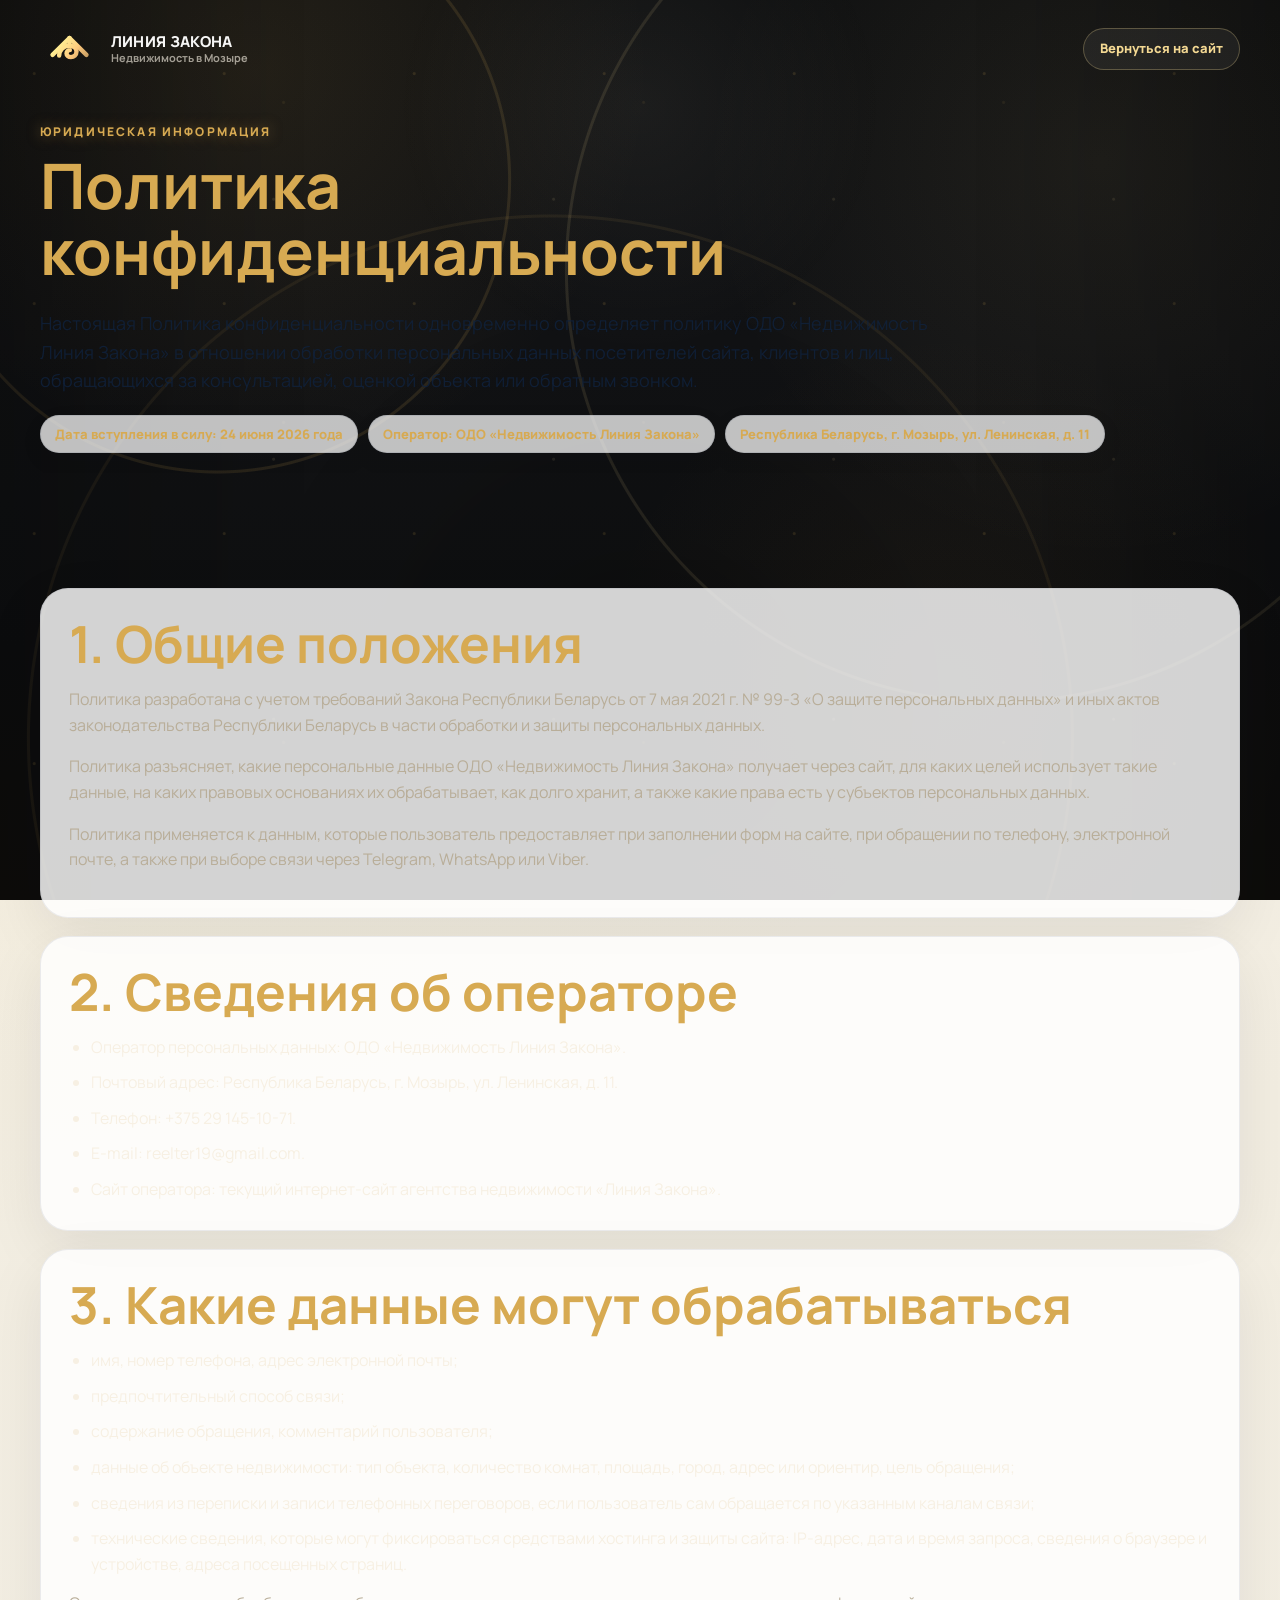
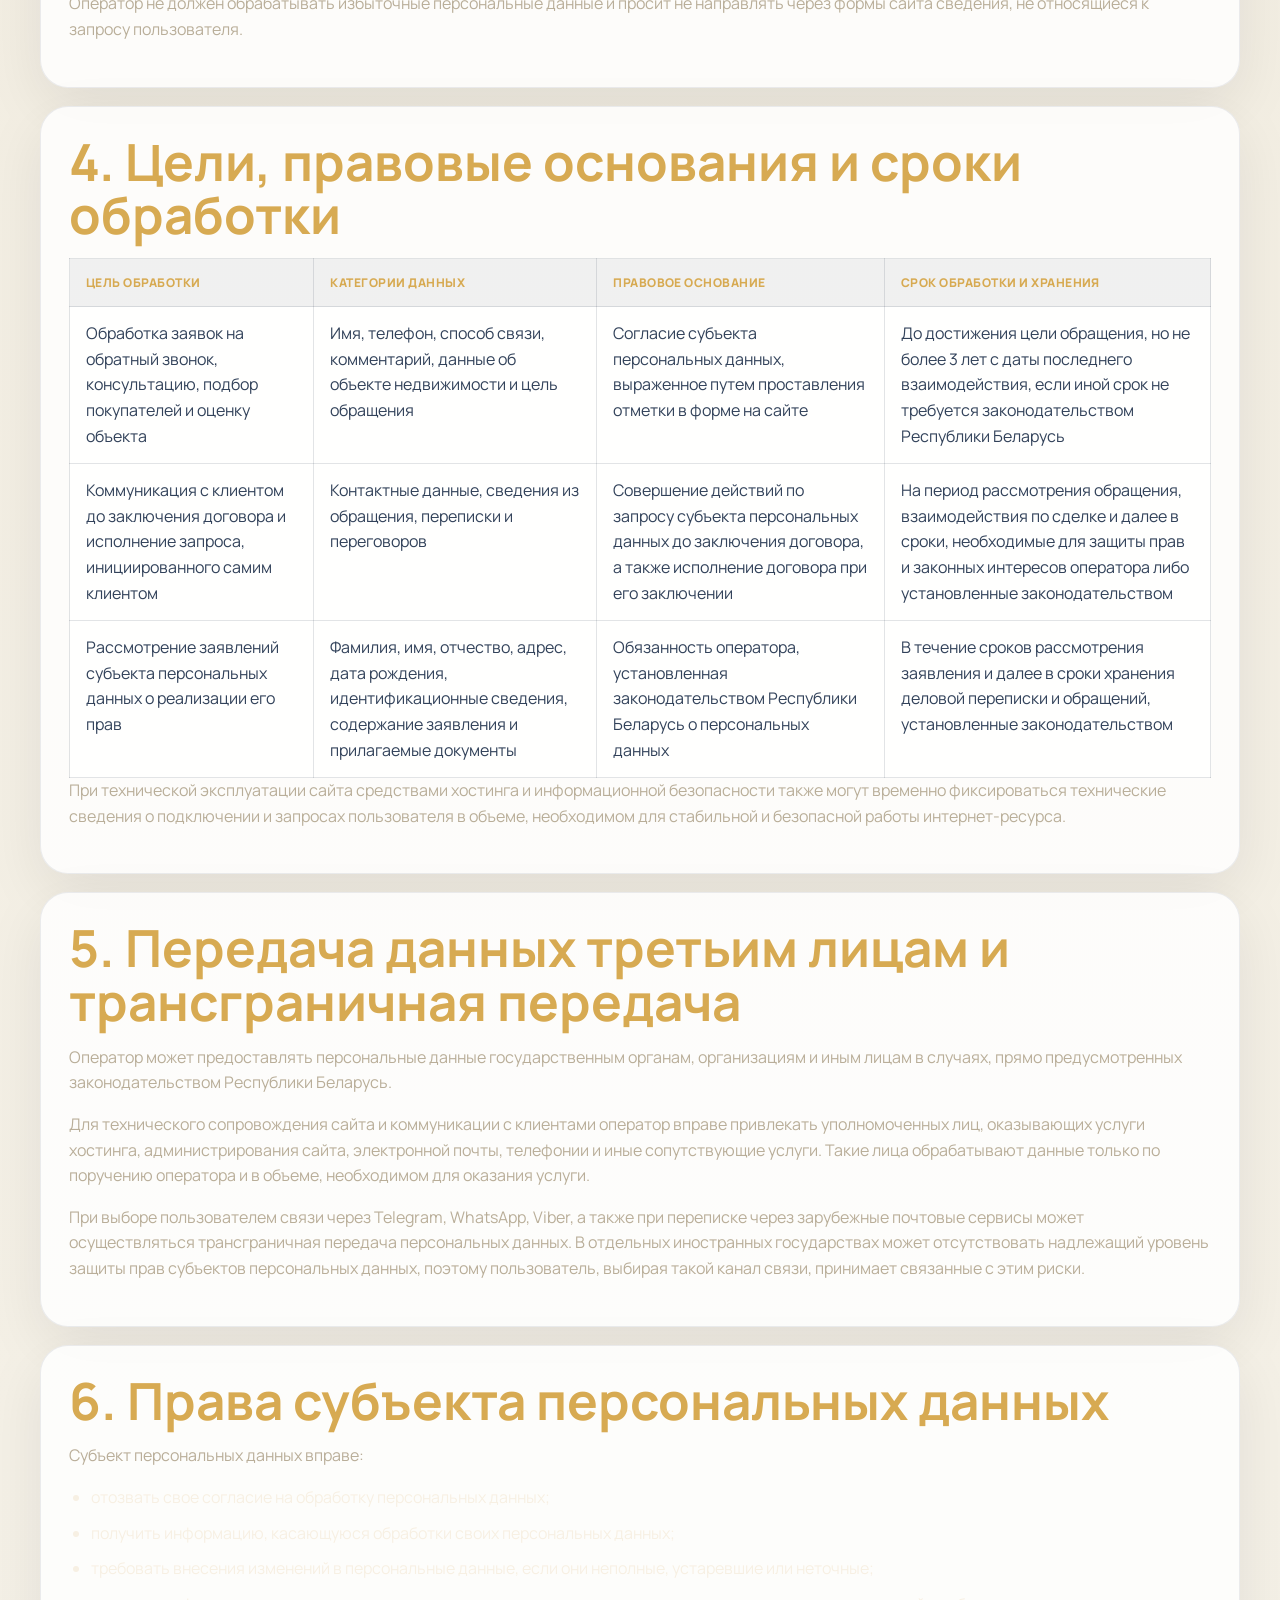
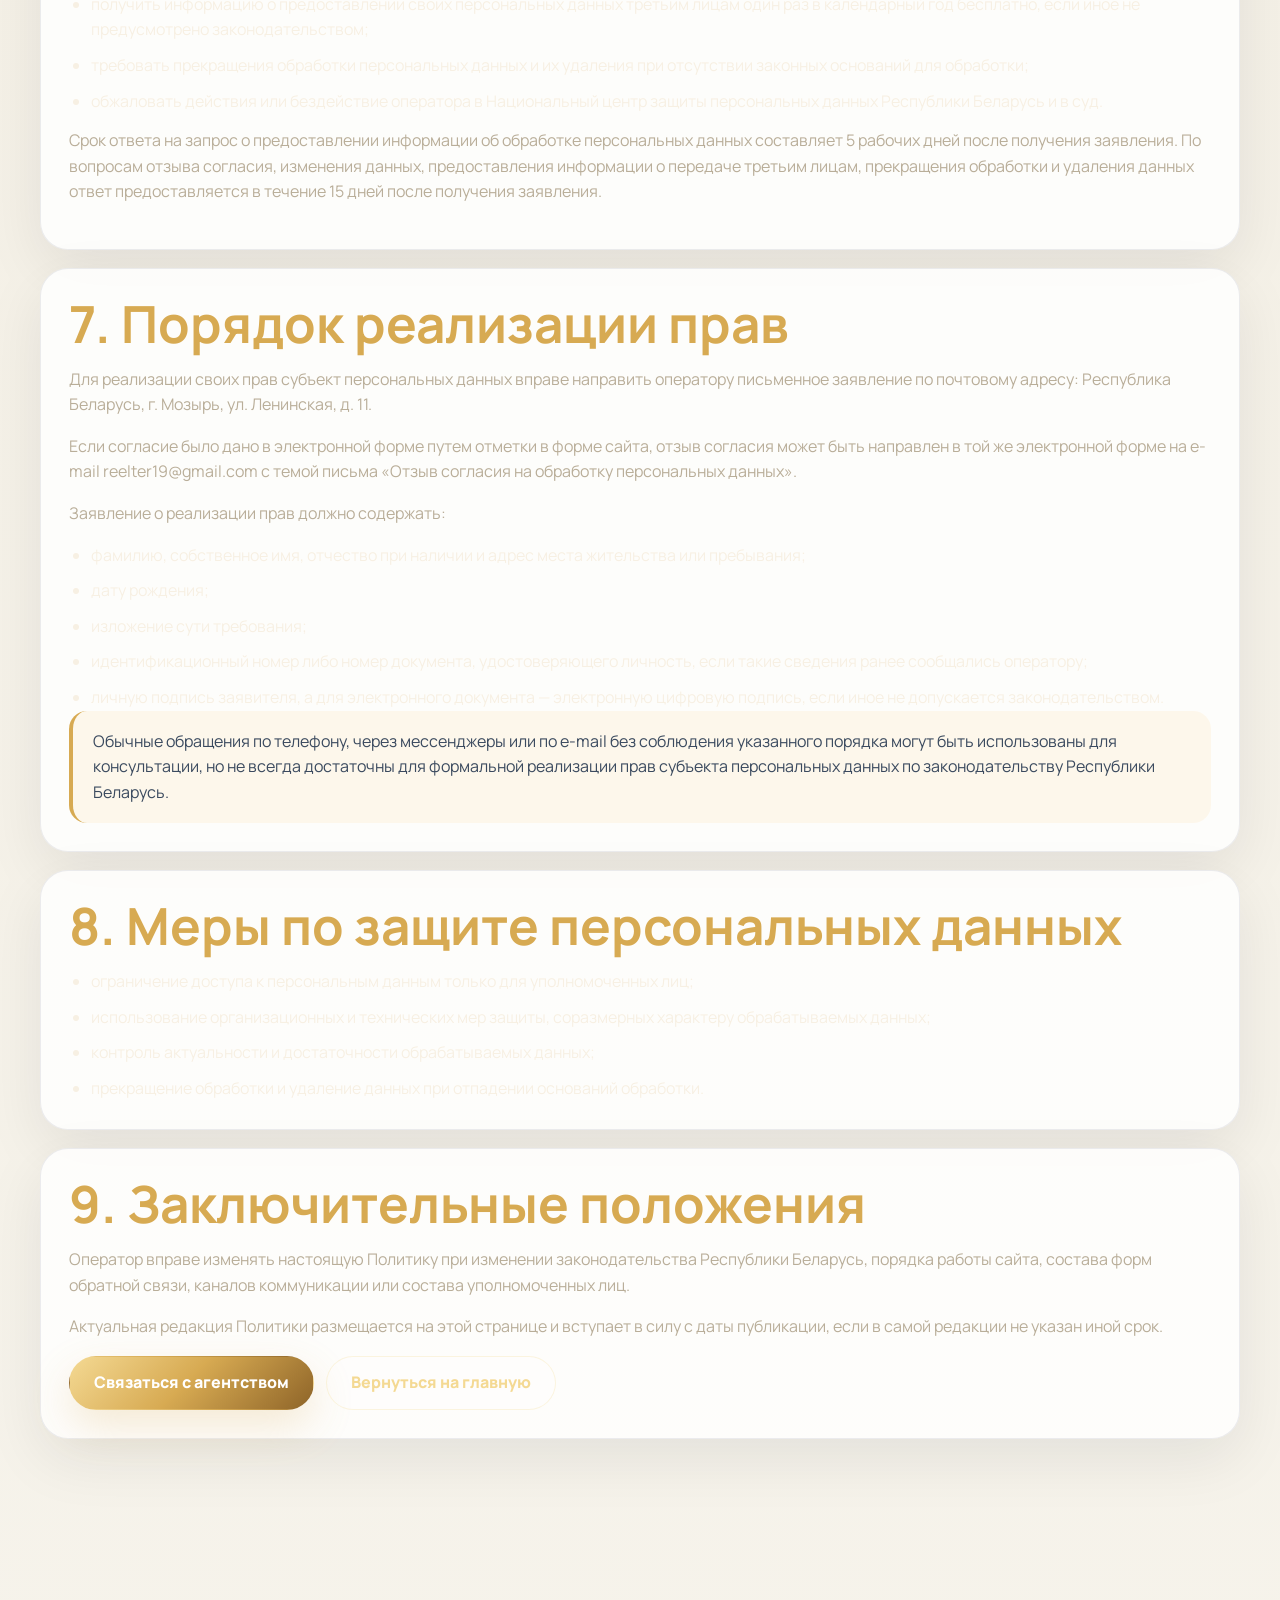
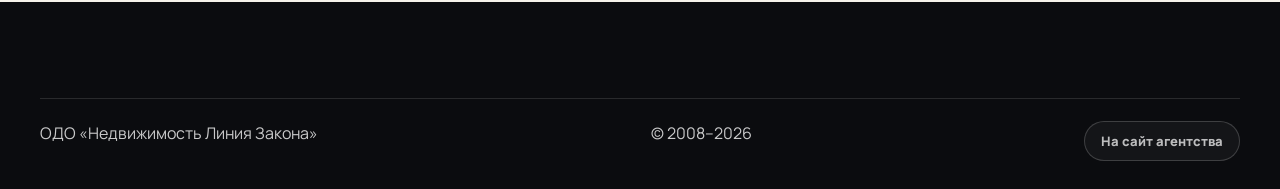
==== privacy.html @ 91ab55f5 "Add privacy policy and mobile footer fixes" ====
<!doctype html>
<html lang="ru">
  <head>
    <meta charset="UTF-8" />
    <meta name="viewport" content="width=device-width, initial-scale=1.0" />
    <title>Политика конфиденциальности — Недвижимость «Линия Закона»</title>
    <meta
      name="description"
      content="Политика конфиденциальности и обработки персональных данных ОДО «Недвижимость Линия Закона» для сайта агентства недвижимости."
    />
    <link rel="preconnect" href="https://fonts.googleapis.com" />
    <link rel="preconnect" href="https://fonts.gstatic.com" crossorigin />
    <link
      href="https://fonts.googleapis.com/css2?family=Manrope:wght@400;500;600;700;800&amp;display=swap"
      rel="stylesheet"
    />
    <link rel="stylesheet" href="styles.css?v=20260624-7" />
  </head>
  <body class="policy-page">
    <header class="policy-topbar">
      <div class="container policy-topbar-inner">
        <a class="brand" href="index.html#top" aria-label="Вернуться на сайт Недвижимость Линия Закона">
          <img class="brand-logo" src="assets/logo-minimal.svg" alt="Логотип агентства Линия Закона" />
          <span class="brand-copy">
            <strong>Линия Закона</strong>
            <small>Недвижимость в Мозыре</small>
          </span>
        </a>
        <a class="btn btn-ghost btn-small" href="index.html#top">Вернуться на сайт</a>
      </div>
    </header>

    <main class="policy-main">
      <section class="section policy-hero">
        <div class="container">
          <p class="eyebrow">Юридическая информация</p>
          <h1>Политика конфиденциальности</h1>
          <p class="policy-lead">
            Настоящая Политика конфиденциальности одновременно определяет политику ОДО «Недвижимость Линия Закона» в отношении обработки персональных данных посетителей сайта, клиентов и лиц, обращающихся за консультацией, оценкой объекта или обратным звонком.
          </p>
          <div class="policy-meta">
            <span>Дата вступления в силу: 24 июня 2026 года</span>
            <span>Оператор: ОДО «Недвижимость Линия Закона»</span>
            <span>Республика Беларусь, г. Мозырь, ул. Ленинская, д. 11</span>
          </div>
        </div>
      </section>

      <section class="section">
        <div class="container policy-grid">
          <article class="policy-card">
            <h2>1. Общие положения</h2>
            <p>
              Политика разработана с учетом требований Закона Республики Беларусь от 7 мая 2021 г. № 99-З «О защите персональных данных» и иных актов законодательства Республики Беларусь в части обработки и защиты персональных данных.
            </p>
            <p>
              Политика разъясняет, какие персональные данные ОДО «Недвижимость Линия Закона» получает через сайт, для каких целей использует такие данные, на каких правовых основаниях их обрабатывает, как долго хранит, а также какие права есть у субъектов персональных данных.
            </p>
            <p>
              Политика применяется к данным, которые пользователь предоставляет при заполнении форм на сайте, при обращении по телефону, электронной почте, а также при выборе связи через Telegram, WhatsApp или Viber.
            </p>
          </article>

          <article class="policy-card">
            <h2>2. Сведения об операторе</h2>
            <ul class="policy-list">
              <li>Оператор персональных данных: ОДО «Недвижимость Линия Закона».</li>
              <li>Почтовый адрес: Республика Беларусь, г. Мозырь, ул. Ленинская, д. 11.</li>
              <li>Телефон: <a href="tel:+375291451071">+375 29 145-10-71</a>.</li>
              <li>E-mail: <a href="mailto:reelter19@gmail.com">reelter19@gmail.com</a>.</li>
              <li>Сайт оператора: текущий интернет-сайт агентства недвижимости «Линия Закона».</li>
            </ul>
          </article>

          <article class="policy-card">
            <h2>3. Какие данные могут обрабатываться</h2>
            <ul class="policy-list">
              <li>имя, номер телефона, адрес электронной почты;</li>
              <li>предпочтительный способ связи;</li>
              <li>содержание обращения, комментарий пользователя;</li>
              <li>данные об объекте недвижимости: тип объекта, количество комнат, площадь, город, адрес или ориентир, цель обращения;</li>
              <li>сведения из переписки и записи телефонных переговоров, если пользователь сам обращается по указанным каналам связи;</li>
              <li>технические сведения, которые могут фиксироваться средствами хостинга и защиты сайта: IP-адрес, дата и время запроса, сведения о браузере и устройстве, адреса посещенных страниц.</li>
            </ul>
            <p>
              Оператор не должен обрабатывать избыточные персональные данные и просит не направлять через формы сайта сведения, не относящиеся к запросу пользователя.
            </p>
          </article>

          <article class="policy-card">
            <h2>4. Цели, правовые основания и сроки обработки</h2>
            <div class="policy-table-wrap">
              <table class="policy-table">
                <thead>
                  <tr>
                    <th>Цель обработки</th>
                    <th>Категории данных</th>
                    <th>Правовое основание</th>
                    <th>Срок обработки и хранения</th>
                  </tr>
                </thead>
                <tbody>
                  <tr>
                    <td>Обработка заявок на обратный звонок, консультацию, подбор покупателей и оценку объекта</td>
                    <td>Имя, телефон, способ связи, комментарий, данные об объекте недвижимости и цель обращения</td>
                    <td>Согласие субъекта персональных данных, выраженное путем проставления отметки в форме на сайте</td>
                    <td>До достижения цели обращения, но не более 3 лет с даты последнего взаимодействия, если иной срок не требуется законодательством Республики Беларусь</td>
                  </tr>
                  <tr>
                    <td>Коммуникация с клиентом до заключения договора и исполнение запроса, инициированного самим клиентом</td>
                    <td>Контактные данные, сведения из обращения, переписки и переговоров</td>
                    <td>Совершение действий по запросу субъекта персональных данных до заключения договора, а также исполнение договора при его заключении</td>
                    <td>На период рассмотрения обращения, взаимодействия по сделке и далее в сроки, необходимые для защиты прав и законных интересов оператора либо установленные законодательством</td>
                  </tr>
                  <tr>
                    <td>Рассмотрение заявлений субъекта персональных данных о реализации его прав</td>
                    <td>Фамилия, имя, отчество, адрес, дата рождения, идентификационные сведения, содержание заявления и прилагаемые документы</td>
                    <td>Обязанность оператора, установленная законодательством Республики Беларусь о персональных данных</td>
                    <td>В течение сроков рассмотрения заявления и далее в сроки хранения деловой переписки и обращений, установленные законодательством</td>
                  </tr>
                </tbody>
              </table>
            </div>
            <p>
              При технической эксплуатации сайта средствами хостинга и информационной безопасности также могут временно фиксироваться технические сведения о подключении и запросах пользователя в объеме, необходимом для стабильной и безопасной работы интернет-ресурса.
            </p>
          </article>

          <article class="policy-card">
            <h2>5. Передача данных третьим лицам и трансграничная передача</h2>
            <p>
              Оператор может предоставлять персональные данные государственным органам, организациям и иным лицам в случаях, прямо предусмотренных законодательством Республики Беларусь.
            </p>
            <p>
              Для технического сопровождения сайта и коммуникации с клиентами оператор вправе привлекать уполномоченных лиц, оказывающих услуги хостинга, администрирования сайта, электронной почты, телефонии и иные сопутствующие услуги. Такие лица обрабатывают данные только по поручению оператора и в объеме, необходимом для оказания услуги.
            </p>
            <p>
              При выборе пользователем связи через Telegram, WhatsApp, Viber, а также при переписке через зарубежные почтовые сервисы может осуществляться трансграничная передача персональных данных. В отдельных иностранных государствах может отсутствовать надлежащий уровень защиты прав субъектов персональных данных, поэтому пользователь, выбирая такой канал связи, принимает связанные с этим риски.
            </p>
          </article>

          <article class="policy-card">
            <h2>6. Права субъекта персональных данных</h2>
            <p>Субъект персональных данных вправе:</p>
            <ul class="policy-list">
              <li>отозвать свое согласие на обработку персональных данных;</li>
              <li>получить информацию, касающуюся обработки своих персональных данных;</li>
              <li>требовать внесения изменений в персональные данные, если они неполные, устаревшие или неточные;</li>
              <li>получить информацию о предоставлении своих персональных данных третьим лицам один раз в календарный год бесплатно, если иное не предусмотрено законодательством;</li>
              <li>требовать прекращения обработки персональных данных и их удаления при отсутствии законных оснований для обработки;</li>
              <li>обжаловать действия или бездействие оператора в Национальный центр защиты персональных данных Республики Беларусь и в суд.</li>
            </ul>
            <p>
              Срок ответа на запрос о предоставлении информации об обработке персональных данных составляет 5 рабочих дней после получения заявления. По вопросам отзыва согласия, изменения данных, предоставления информации о передаче третьим лицам, прекращения обработки и удаления данных ответ предоставляется в течение 15 дней после получения заявления.
            </p>
          </article>

          <article class="policy-card">
            <h2>7. Порядок реализации прав</h2>
            <p>
              Для реализации своих прав субъект персональных данных вправе направить оператору письменное заявление по почтовому адресу: Республика Беларусь, г. Мозырь, ул. Ленинская, д. 11.
            </p>
            <p>
              Если согласие было дано в электронной форме путем отметки в форме сайта, отзыв согласия может быть направлен в той же электронной форме на e-mail <a href="mailto:reelter19@gmail.com">reelter19@gmail.com</a> с темой письма «Отзыв согласия на обработку персональных данных».
            </p>
            <p>Заявление о реализации прав должно содержать:</p>
            <ul class="policy-list">
              <li>фамилию, собственное имя, отчество при наличии и адрес места жительства или пребывания;</li>
              <li>дату рождения;</li>
              <li>изложение сути требования;</li>
              <li>идентификационный номер либо номер документа, удостоверяющего личность, если такие сведения ранее сообщались оператору;</li>
              <li>личную подпись заявителя, а для электронного документа — электронную цифровую подпись, если иное не допускается законодательством.</li>
            </ul>
            <div class="policy-note">
              Обычные обращения по телефону, через мессенджеры или по e-mail без соблюдения указанного порядка могут быть использованы для консультации, но не всегда достаточны для формальной реализации прав субъекта персональных данных по законодательству Республики Беларусь.
            </div>
          </article>

          <article class="policy-card">
            <h2>8. Меры по защите персональных данных</h2>
            <ul class="policy-list">
              <li>ограничение доступа к персональным данным только для уполномоченных лиц;</li>
              <li>использование организационных и технических мер защиты, соразмерных характеру обрабатываемых данных;</li>
              <li>контроль актуальности и достаточности обрабатываемых данных;</li>
              <li>прекращение обработки и удаление данных при отпадении оснований обработки.</li>
            </ul>
          </article>

          <article class="policy-card">
            <h2>9. Заключительные положения</h2>
            <p>
              Оператор вправе изменять настоящую Политику при изменении законодательства Республики Беларусь, порядка работы сайта, состава форм обратной связи, каналов коммуникации или состава уполномоченных лиц.
            </p>
            <p>
              Актуальная редакция Политики размещается на этой странице и вступает в силу с даты публикации, если в самой редакции не указан иной срок.
            </p>
            <div class="policy-actions">
              <a class="btn btn-primary" href="index.html#contacts">Связаться с агентством</a>
              <a class="btn btn-light" href="index.html#top">Вернуться на главную</a>
            </div>
          </article>
        </div>
      </section>
    </main>

    <footer class="footer policy-footer">
      <div class="container footer-bottom">
        <span>ОДО «Недвижимость Линия Закона»</span>
        <span>© 2008–2026</span>
        <div class="footer-legal-links">
          <a class="footer-policy-link" href="index.html#top">На сайт агентства</a>
        </div>
      </div>
    </footer>
  </body>
</html>
---- styles.css ----
:root {
  --bg: #0d0e10;
  --surface: #17191d;
  --surface-soft: #242018;
  --ink: #f7f0e3;
  --muted: #b9ae99;
  --line: rgba(218, 172, 89, 0.2);
  --navy: #d7aa52;
  --navy-2: #0b0c0f;
  --graphite: #111216;
  --gold: #d7aa52;
  --gold-2: #f4d993;
  --orange: #a97832;
  --rose: #7b5a2b;
  --success: #1d7b63;
  --danger: #b42318;
  --shadow: 0 24px 80px rgba(17, 24, 39, 0.14);
  --shadow-soft: 0 14px 44px rgba(17, 24, 39, 0.09);
  --radius: 8px;
  --radius-sm: 8px;
  --container: 1200px;
}

* {
  box-sizing: border-box;
}

html {
  overflow-x: hidden;
  scroll-behavior: smooth;
}

[id] {
  scroll-margin-top: 112px;
}

#valuation {
  scroll-margin-top: 0;
}

#process {
  scroll-margin-top: 0;
}

body {
  position: relative;
  isolation: isolate;
  min-width: 320px;
  margin: 0;
  overflow-x: hidden;
  color: var(--ink);
  background: #0f1011;
  font-family: "Manrope", Arial, sans-serif;
  font-size: 16px;
  line-height: 1.6;
}

body::before {
  position: fixed;
  inset: 0;
  z-index: -2;
  background:
    radial-gradient(circle at 18% 32%, rgba(215, 170, 82, 0.14) 0 1px, transparent 2px),
    radial-gradient(circle at 72% 62%, rgba(244, 217, 147, 0.1) 0 1px, transparent 2px),
    radial-gradient(circle at 46% 12%, rgba(215, 170, 82, 0.08) 0 1px, transparent 2px),
    radial-gradient(circle at 17% 20%, transparent 0 290px, rgba(215, 170, 82, 0.13) 291px 293px, transparent 294px),
    radial-gradient(circle at 78% 30%, transparent 0 430px, rgba(244, 217, 147, 0.11) 431px 433px, transparent 434px),
    radial-gradient(circle at 43% 82%, transparent 0 520px, rgba(215, 170, 82, 0.08) 521px 523px, transparent 524px),
    radial-gradient(circle at 20% 8%, rgba(215, 170, 82, 0.1), transparent 30%),
    radial-gradient(circle at 86% 18%, rgba(244, 217, 147, 0.07), transparent 30%),
    radial-gradient(circle at 74% 76%, rgba(167, 120, 50, 0.07), transparent 30%),
    linear-gradient(180deg, #0f1011 0%, #111214 38%, #0f1011 72%, #11100d 100%);
  background-size:
    190px 230px,
    280px 260px,
    360px 320px,
    100% 100%,
    100% 100%,
    100% 100%,
    100% 100%,
    100% 100%,
    100% 100%,
    100% 100%;
  background-position:
    0 0,
    72px 38px,
    118px 64px,
    0 0,
    0 0,
    0 0,
    0 0,
    0 0,
    0 0,
    0 0;
  content: "";
  pointer-events: none;
}

body::after {
  position: fixed;
  inset: 0;
  z-index: -1;
  background:
    linear-gradient(90deg, rgba(0, 0, 0, 0.22), transparent 24%, transparent 76%, rgba(0, 0, 0, 0.2)),
    radial-gradient(circle at 50% 12%, rgba(255, 244, 219, 0.055), transparent 24%),
    radial-gradient(circle at 50% 78%, rgba(0, 0, 0, 0.18), transparent 42%);
  content: "";
  pointer-events: none;
}

body.modal-open {
  overflow: hidden;
}

a {
  color: inherit;
  text-decoration: none;
}

button,
input,
select,
textarea {
  font: inherit;
}

button {
  border: 0;
}

img,
svg {
  max-width: 100%;
}

h1,
h2,
h3,
p,
summary {
  overflow-wrap: break-word;
}

.container {
  width: min(var(--container), calc(100% - 40px));
  margin-inline: auto;
}

.section {
  position: relative;
  padding: clamp(74px, 9vw, 126px) 0;
}

.eyebrow,
.mini-label {
  margin: 0 0 12px;
  color: var(--gold);
  font-size: 12px;
  font-weight: 800;
  letter-spacing: 0.12em;
  text-transform: uppercase;
}

h1,
h2,
h3,
p {
  margin-top: 0;
}

h1,
h2,
h3 {
  color: #fff;
  line-height: 1.05;
  letter-spacing: 0;
}

h1 {
  max-width: 760px;
  margin-bottom: 24px;
  font-size: clamp(42px, 4.9vw, 64px);
}

h2 {
  margin-bottom: 18px;
  font-size: clamp(32px, 4vw, 54px);
}

h3 {
  margin-bottom: 12px;
  font-size: 22px;
}

p {
  color: var(--muted);
}

.section-head {
  max-width: 760px;
  margin: 0 auto 42px;
  text-align: center;
}

.section-head.align-left {
  margin-inline: 0;
  text-align: left;
}

.btn {
  display: inline-flex;
  align-items: center;
  justify-content: center;
  min-height: 54px;
  padding: 0 24px;
  border: 1px solid transparent;
  border-radius: 999px;
  cursor: pointer;
  font-weight: 800;
  line-height: 1.2;
  text-align: center;
  transition: transform 180ms ease, box-shadow 180ms ease, background 180ms ease, border-color 180ms ease, color 180ms ease;
}

.btn:hover {
  transform: translateY(-2px);
  box-shadow: var(--shadow-soft);
}

.btn-primary {
  color: #fff;
  background: linear-gradient(135deg, #f4d993, var(--gold) 48%, #8e6428);
  box-shadow: 0 16px 42px rgba(215, 170, 82, 0.24);
}

.btn-primary:hover {
  background: linear-gradient(135deg, #ffe3a0, #d2a14c 48%, #765222);
}

.btn-light {
  color: var(--navy);
  background: #fff;
  border-color: rgba(16, 35, 63, 0.12);
}

.hero .btn-light {
  color: #fff;
  background: rgba(255, 255, 255, 0.14);
  border-color: rgba(255, 255, 255, 0.28);
  backdrop-filter: blur(14px);
}

.btn-ghost {
  color: var(--navy);
  background: rgba(255, 255, 255, 0.55);
  border-color: rgba(16, 35, 63, 0.14);
}

.btn-small {
  min-height: 42px;
  padding: 0 16px;
  font-size: 13px;
}

.text-link {
  display: inline-flex;
  align-items: center;
  width: fit-content;
  padding: 0;
  color: var(--navy);
  background: transparent;
  cursor: pointer;
  font-weight: 800;
}

.text-link::after {
  margin-left: 8px;
  color: var(--gold);
  content: "→";
}

.site-header {
  position: fixed;
  top: 14px;
  left: 50%;
  z-index: 40;
  display: grid;
  grid-template-columns: minmax(0, 1fr) auto;
  align-items: center;
  gap: 22px;
  width: min(1280px, calc(100% - 28px));
  min-height: 68px;
  margin: 0;
  padding: 10px 14px;
  border: 1px solid rgba(244, 217, 147, 0.28);
  border-radius: 24px;
  background: rgba(17, 18, 22, 0.76);
  box-shadow: 0 18px 48px rgba(0, 0, 0, 0.3);
  backdrop-filter: blur(22px);
  transform: translateX(-50%);
  transition: min-height 180ms ease, background 180ms ease, box-shadow 180ms ease;
}

.site-header.scrolled {
  min-height: 62px;
  background: rgba(13, 14, 16, 0.9);
  box-shadow: 0 18px 54px rgba(0, 0, 0, 0.36);
}

body:has(#valuation:target) .site-header {
  opacity: 0;
  pointer-events: none;
  transform: translate(-50%, -120%);
}

body:has(#process:target) .site-header {
  opacity: 0;
  pointer-events: none;
  transform: translate(-50%, -120%);
}

.brand {
  display: inline-flex;
  align-items: center;
  gap: 12px;
  min-width: 0;
  font-weight: 900;
}

.brand-logo {
  display: block;
  width: auto;
  height: 54px;
  max-height: 54px;
  filter: sepia(1) saturate(1.8) hue-rotate(356deg) brightness(1.05);
}

.nav {
  display: flex;
  align-items: center;
  justify-content: flex-start;
  gap: clamp(12px, 1.45vw, 23px);
  color: rgba(247, 240, 227, 0.74);
  font-size: 13px;
  font-weight: 800;
  white-space: nowrap;
}

.nav a,
.phone-link {
  transition: color 160ms ease;
}

.nav a:hover,
.phone-link:hover {
  color: var(--gold);
}

.header-actions {
  display: flex;
  align-items: center;
  justify-content: flex-end;
  gap: 8px;
  white-space: nowrap;
}

.phone-link {
  color: var(--gold-2);
  font-size: 14px;
  font-weight: 900;
}

.menu-toggle {
  display: none;
}

.hero {
  margin-top: 0;
  padding-top: 150px;
  padding-bottom: clamp(70px, 8vw, 104px);
  overflow: hidden;
  color: #fff;
  background:
    linear-gradient(90deg, rgba(8, 8, 7, 0.9) 0%, rgba(12, 10, 8, 0.72) 44%, rgba(13, 11, 8, 0.36) 100%),
    linear-gradient(180deg, rgba(9, 9, 8, 0.62), rgba(9, 9, 8, 0.6)),
    url("assets/photos/hero-apartment.jpg") center / cover no-repeat;
}

.hero::before {
  position: absolute;
  inset: 0;
  z-index: 0;
  background:
    linear-gradient(180deg, rgba(255, 255, 255, 0.04), transparent 52%),
    radial-gradient(circle at 18% 26%, rgba(215, 170, 82, 0.2), transparent 32%);
  content: "";
}

.hero::after {
  position: absolute;
  left: 0;
  right: 0;
  bottom: -1px;
  z-index: 0;
  height: clamp(260px, 22vw, 380px);
  background:
    linear-gradient(
      180deg,
      rgba(15, 16, 17, 0) 0%,
      rgba(15, 16, 17, 0.48) 38%,
      rgba(15, 16, 17, 0.88) 72%,
      #0f1011 100%
    );
  content: "";
}

.hero-grid {
  position: relative;
  z-index: 1;
  display: grid;
  grid-template-columns: minmax(0, 0.98fr) minmax(390px, 0.82fr);
  align-items: center;
  gap: clamp(36px, 5vw, 72px);
}

.hero h1,
.hero .hero-lead {
  color: #fff;
  text-shadow: 0 16px 42px rgba(0, 0, 0, 0.36);
}

.hero .eyebrow {
  color: var(--gold-2);
}

.hero-lead {
  max-width: 690px;
  margin-bottom: 28px;
  color: rgba(255, 255, 255, 0.84);
  font-size: clamp(18px, 2vw, 22px);
}

.badge-row {
  display: flex;
  flex-wrap: wrap;
  gap: 10px;
  margin-bottom: 32px;
}

.badge-row span,
.pill-grid span {
  display: inline-flex;
  align-items: center;
  min-height: 38px;
  padding: 0 14px;
  border: 1px solid rgba(16, 35, 63, 0.1);
  border-radius: 999px;
  color: var(--navy);
  background: rgba(255, 255, 255, 0.72);
  box-shadow: 0 8px 22px rgba(17, 24, 39, 0.05);
  font-size: 13px;
  font-weight: 800;
}

.hero .badge-row span {
  color: #fff;
  background: rgba(215, 170, 82, 0.12);
  border-color: rgba(244, 217, 147, 0.3);
  box-shadow: 0 12px 36px rgba(0, 0, 0, 0.16);
  backdrop-filter: blur(14px);
}

.hero-cta-row {
  display: flex;
  flex-wrap: wrap;
  gap: 12px;
}

.hero-panel {
  display: grid;
  gap: 18px;
}

.hero-copy,
.hero-panel,
.experience-photo,
.experience-copy,
.quiz-copy,
.quiz-card,
.marketing-grid > *,
.legal-grid > *,
.form-section-grid > *,
.contacts-grid > *,
.faq-grid > * {
  min-width: 0;
}

.lead-card,
.object-card,
.service-card,
.benefit-card,
.quiz-card,
.timeline-card,
.dashboard-card,
.case-card,
.review-card,
.media-card,
.docs-grid article,
.form-card,
.contact-panel,
.map-card,
.faq-list details,
.legal-timeline article {
  border: 1px solid rgba(244, 217, 147, 0.16);
  border-radius: var(--radius);
  background: rgba(23, 25, 29, 0.88);
  box-shadow: var(--shadow-soft);
}

.lead-card {
  padding: 24px;
}

.hero .lead-card {
  background: rgba(21, 20, 18, 0.88);
  border-color: rgba(244, 217, 147, 0.26);
  box-shadow: 0 28px 90px rgba(0, 0, 0, 0.24);
  backdrop-filter: blur(18px);
}

.lead-card h2 {
  margin-bottom: 20px;
  font-size: 28px;
}

label {
  display: grid;
  gap: 8px;
  color: #efe5d0;
  font-size: 14px;
  font-weight: 800;
}

input,
select,
textarea {
  width: 100%;
  min-height: 54px;
  padding: 0 16px;
  border: 1px solid rgba(244, 217, 147, 0.22);
  border-radius: 16px;
  outline: none;
  color: var(--ink);
  background: rgba(255, 255, 255, 0.08);
  transition: border-color 160ms ease, box-shadow 160ms ease;
}

textarea {
  min-height: 126px;
  padding-block: 14px;
  resize: vertical;
}

input:focus,
select:focus,
textarea:focus {
  border-color: rgba(244, 217, 147, 0.82);
  box-shadow: 0 0 0 4px rgba(215, 170, 82, 0.16);
}

input::placeholder,
textarea::placeholder {
  color: rgba(247, 240, 227, 0.5);
}

.lead-card label + label,
.lead-card .check,
.form-card label + label,
.modal-dialog label + label {
  margin-top: 14px;
}

.check {
  display: flex;
  align-items: flex-start;
  gap: 10px;
  color: var(--muted);
  font-size: 13px;
  font-weight: 700;
}

.check input {
  flex: 0 0 18px;
  width: 18px;
  min-height: 18px;
  margin-top: 2px;
  accent-color: var(--gold);
}

.check a {
  color: var(--gold-2);
  text-decoration: underline;
  text-decoration-thickness: 1px;
  text-underline-offset: 0.16em;
}

.check a:hover {
  color: #fff;
}

.lead-card .btn,
.form-card .btn,
.modal-dialog .btn {
  width: 100%;
  margin-top: 18px;
}

.form-success,
.form-error {
  margin: 14px 0 0;
  padding: 12px 14px;
  border-radius: 14px;
  font-size: 14px;
  font-weight: 800;
}

.form-success {
  color: var(--success);
  background: rgba(36, 114, 77, 0.1);
}

.form-error {
  color: var(--danger);
  background: rgba(180, 35, 24, 0.08);
}

.object-card {
  overflow: hidden;
}

.object-visual {
  position: relative;
  aspect-ratio: 16 / 9;
  min-height: 230px;
  overflow: hidden;
  background:
    linear-gradient(135deg, rgba(215, 170, 82, 0.14), rgba(242, 162, 58, 0.18)),
    linear-gradient(135deg, #dcebf3 0 18%, #f6fbff 18% 38%, #97d9f7 38% 52%, #eaf7fd 52% 70%, #4c6d86 70% 100%);
}

.object-visual::after,
.case-photo::after,
.experience-photo::after {
  position: absolute;
  inset: 0;
  pointer-events: none;
  content: "";
}

.object-visual::after {
  background: linear-gradient(180deg, transparent 42%, rgba(7, 20, 41, 0.46));
}

.object-visual img,
.case-photo img,
.experience-photo img {
  position: absolute;
  inset: 0;
  display: block;
  width: 100%;
  height: 100%;
  object-fit: cover;
}

.object-tag {
  position: absolute;
  left: 18px;
  bottom: 18px;
  z-index: 1;
  padding: 10px 14px;
  border-radius: 999px;
  color: #fff;
  background: rgba(7, 20, 41, 0.76);
  backdrop-filter: blur(12px);
  font-size: 13px;
  font-weight: 800;
}

.object-info {
  display: grid;
  grid-template-columns: 1fr 1fr;
  gap: 1px;
  background: var(--line);
}

.object-info div {
  padding: 18px;
  background: #fff;
}

.object-info span,
.stats-grid span,
.metric span,
.contact-panel span,
.case-type,
dt {
  display: block;
  color: var(--muted);
  font-size: 12px;
  font-weight: 800;
  text-transform: uppercase;
}

.object-info strong {
  display: block;
  margin-top: 4px;
  color: var(--navy);
}

.stats-grid {
  display: grid;
  grid-template-columns: repeat(2, minmax(0, 1fr));
  gap: 12px;
}

.stats-grid div {
  min-height: 118px;
  padding: 20px;
  border-radius: 8px;
  color: #fff;
  background: linear-gradient(135deg, var(--navy), #243f64);
  box-shadow: var(--shadow-soft);
}

.hero .stats-grid div {
  border: 1px solid rgba(255, 255, 255, 0.2);
  background: rgba(7, 20, 41, 0.56);
  box-shadow: 0 18px 58px rgba(0, 0, 0, 0.24);
  backdrop-filter: blur(16px);
}

.stats-grid strong {
  display: block;
  margin-bottom: 6px;
  font-size: 27px;
  line-height: 1;
}

.stats-grid span {
  color: rgba(255, 255, 255, 0.76);
  text-transform: none;
}

.experience {
  padding-top: clamp(42px, 6vw, 86px);
  background:
    linear-gradient(180deg, rgba(255, 255, 255, 0.48), rgba(255, 247, 235, 0.58)),
    linear-gradient(90deg, rgba(242, 162, 58, 0.12), rgba(215, 170, 82, 0.08));
}

.experience-grid {
  display: grid;
  grid-template-columns: minmax(0, 0.95fr) minmax(0, 1.05fr);
  align-items: center;
  gap: clamp(28px, 5vw, 70px);
}

.experience-photo {
  position: relative;
  min-height: 520px;
  overflow: hidden;
  border-radius: 32px;
  background: #d9eaf3;
  box-shadow: 0 28px 82px rgba(17, 24, 39, 0.16);
}

.experience-photo::after {
  background:
    linear-gradient(180deg, transparent 42%, rgba(7, 20, 41, 0.62)),
    radial-gradient(circle at 20% 16%, rgba(255, 212, 138, 0.3), transparent 28%);
}

.photo-note {
  position: absolute;
  left: 24px;
  right: 24px;
  bottom: 24px;
  z-index: 1;
  padding: 20px;
  border: 1px solid rgba(255, 255, 255, 0.24);
  border-radius: 22px;
  color: #fff;
  background: rgba(7, 20, 41, 0.58);
  box-shadow: 0 18px 48px rgba(7, 20, 41, 0.22);
  backdrop-filter: blur(16px);
}

.photo-note span {
  display: block;
  margin-bottom: 6px;
  color: var(--gold-2);
  font-size: 12px;
  font-weight: 900;
  text-transform: uppercase;
}

.photo-note strong {
  display: block;
  font-size: clamp(20px, 2.5vw, 30px);
  line-height: 1.12;
}

.experience-copy > p:not(.eyebrow) {
  max-width: 660px;
  font-size: 18px;
}

.experience-points {
  display: grid;
  gap: 14px;
  margin-top: 28px;
}

.experience-points article {
  display: grid;
  grid-template-columns: 58px minmax(0, 1fr);
  gap: 18px;
  padding: 20px;
  border: 1px solid rgba(16, 35, 63, 0.08);
  border-radius: 22px;
  background: rgba(255, 255, 255, 0.78);
  box-shadow: 0 12px 34px rgba(17, 24, 39, 0.07);
}

.experience-points span {
  display: grid;
  place-items: center;
  width: 48px;
  height: 48px;
  border-radius: 16px;
  color: #fff;
  background: linear-gradient(135deg, var(--gold), var(--rose));
  font-weight: 900;
}

.experience-points h3 {
  margin-bottom: 6px;
  font-size: 21px;
}

.experience-points p {
  margin-bottom: 0;
}

.service-grid,
.benefit-grid,
.review-grid {
  display: grid;
  grid-template-columns: repeat(4, minmax(0, 1fr));
  gap: 18px;
}

.service-card {
  display: flex;
  min-height: 100%;
  padding: 24px;
  flex-direction: column;
  transition: transform 180ms ease, box-shadow 180ms ease, border-color 180ms ease;
}

.service-card:hover,
.case-card:hover,
.review-card:hover {
  transform: translateY(-4px);
  border-color: rgba(244, 217, 147, 0.36);
  box-shadow: var(--shadow);
}

.service-card-accent {
  color: #fff;
  background:
    radial-gradient(circle at 22% 0, rgba(244, 217, 147, 0.22), transparent 34%),
    linear-gradient(145deg, var(--navy), var(--navy-2));
}

.service-card-accent h3,
.service-card-accent p,
.service-card-accent li,
.service-card-accent .text-link {
  color: #fff;
}

.card-icon {
  display: grid;
  place-items: center;
  width: 48px;
  height: 48px;
  margin-bottom: 22px;
  border-radius: 16px;
  color: var(--navy);
  background: linear-gradient(135deg, #fff2db, #d7aa52);
  font-weight: 900;
}

.service-card ul {
  display: grid;
  gap: 8px;
  margin: 6px 0 24px;
  padding: 0;
  list-style: none;
}

.service-card li {
  position: relative;
  padding-left: 20px;
  color: rgba(247, 240, 227, 0.78);
}

.service-card li::before {
  position: absolute;
  left: 0;
  top: 0.67em;
  width: 7px;
  height: 7px;
  border-radius: 50%;
  background: var(--gold);
  content: "";
}

.service-card .text-link {
  margin-top: auto;
}

.benefits {
  overflow: hidden;
  padding: clamp(92px, 8vw, 132px) 0 clamp(82px, 7vw, 112px);
  background:
    linear-gradient(180deg, rgba(255, 255, 255, 0.015), transparent 18%, transparent 82%, rgba(255, 255, 255, 0.012)),
    #211f19;
}

.benefits .container {
  width: min(1776px, calc(100% - 96px));
}

.benefits .section-head {
  max-width: none;
  margin-bottom: clamp(68px, 6.5vw, 86px);
}

.benefits .eyebrow {
  margin-bottom: 26px;
  font-size: clamp(13px, 0.95vw, 18px);
  letter-spacing: 0.12em;
}

.benefits .section-head h2 {
  margin-bottom: 0;
  font-size: clamp(44px, 4.7vw, 72px);
  line-height: 1;
}

.benefit-grid {
  column-gap: clamp(24px, 1.3vw, 28px);
  row-gap: clamp(30px, 3vw, 40px);
}

.benefit-card {
  display: grid;
  grid-template-columns: clamp(56px, 3.5vw, 72px) minmax(0, 1fr);
  align-items: start;
  gap: clamp(24px, 2.1vw, 42px);
  min-height: 0;
  padding: 0 0 clamp(36px, 2.7vw, 48px);
  border: 0;
  border-bottom: 2px solid rgba(215, 170, 82, 0.28);
  border-radius: 0;
  background: transparent;
  box-shadow: none;
}

.benefit-icon {
  display: grid;
  place-items: center;
  width: clamp(56px, 3.5vw, 72px);
  height: clamp(56px, 3.5vw, 72px);
  border: 2px solid rgba(244, 217, 147, 0.38);
  border-radius: 50%;
  color: #f4d993;
  background:
    radial-gradient(circle at 35% 28%, rgba(244, 217, 147, 0.36), rgba(215, 170, 82, 0.08) 68%),
    rgba(215, 170, 82, 0.12);
  box-shadow:
    inset 0 0 24px rgba(244, 217, 147, 0.08),
    0 18px 34px rgba(0, 0, 0, 0.12);
  font-size: clamp(24px, 1.45vw, 31px);
  font-weight: 900;
  line-height: 1;
}

.benefit-card h3 {
  max-width: 320px;
  margin: 0;
  color: #fff;
  font-size: clamp(24px, 1.47vw, 30px);
  font-weight: 900;
  line-height: 1.14;
}

.quiz-layout,
.marketing-grid,
.legal-grid,
.form-section-grid,
.contacts-grid,
.faq-grid {
  display: grid;
  grid-template-columns: minmax(0, 0.82fr) minmax(0, 1.18fr);
  gap: clamp(28px, 5vw, 70px);
  align-items: start;
}

.quiz-copy,
.form-section-grid > div:first-child,
.faq-grid > div:first-child {
  position: sticky;
  top: 120px;
}

.callout {
  margin-top: 26px;
  padding: 22px;
  border-radius: var(--radius);
  color: #fff;
  background: linear-gradient(135deg, #2a2114, #6e4c20);
}

.callout strong {
  display: block;
  margin-bottom: 6px;
}

.callout span {
  color: rgba(255, 255, 255, 0.78);
}

.quiz-card,
.form-card {
  padding: clamp(22px, 4vw, 34px);
}

.quiz-top {
  display: grid;
  gap: 12px;
  margin-bottom: 28px;
}

.quiz-top > span {
  color: var(--gold);
  font-size: 13px;
  font-weight: 900;
}

.progress {
  height: 9px;
  overflow: hidden;
  border-radius: 999px;
  background: rgba(244, 217, 147, 0.14);
}

.progress span {
  display: block;
  width: 20%;
  height: 100%;
  border-radius: inherit;
  background: linear-gradient(90deg, var(--gold), var(--orange));
  transition: width 240ms ease;
}

.quiz-step {
  display: none;
}

.quiz-step.active {
  display: grid;
  gap: 18px;
}

.option-grid {
  display: grid;
  grid-template-columns: repeat(2, minmax(0, 1fr));
  gap: 12px;
}

.option-grid-compact {
  grid-template-columns: repeat(3, minmax(0, 1fr));
}

.option-grid label {
  cursor: pointer;
}

.option-grid input {
  position: absolute;
  opacity: 0;
  pointer-events: none;
}

.option-grid span {
  display: flex;
  align-items: center;
  min-height: 58px;
  padding: 0 16px;
  border: 1px solid rgba(244, 217, 147, 0.18);
  border-radius: 18px;
  color: var(--navy);
  background: rgba(255, 255, 255, 0.06);
  font-weight: 900;
  transition: border-color 160ms ease, background 160ms ease, box-shadow 160ms ease;
}

.option-grid input:checked + span {
  border-color: rgba(244, 217, 147, 0.78);
  background: rgba(215, 170, 82, 0.16);
  box-shadow: 0 0 0 4px rgba(215, 170, 82, 0.13);
}

.quiz-actions {
  display: flex;
  justify-content: space-between;
  gap: 12px;
  margin-top: 26px;
}

.quiz-actions .btn {
  min-width: 150px;
}

.timeline {
  display: grid;
  grid-template-columns: repeat(4, minmax(0, 1fr));
  gap: 16px;
}

.timeline-card {
  min-height: 250px;
  padding: 24px;
}

.timeline-card span,
.legal-timeline span {
  display: inline-flex;
  margin-bottom: 26px;
  color: var(--gold);
  font-weight: 900;
}

.timeline-card h3 {
  font-size: 20px;
}

.marketing {
  color: #fff;
  background:
    radial-gradient(circle at 22% 20%, rgba(244, 217, 147, 0.16), transparent 28%),
    linear-gradient(135deg, var(--navy-2), #322414);
}

.marketing h2,
.marketing h3 {
  color: #fff;
}

.marketing p {
  color: rgba(255, 255, 255, 0.74);
}

.feature-list {
  display: grid;
  grid-template-columns: repeat(2, minmax(0, 1fr));
  gap: 14px;
  margin-top: 30px;
}

.feature-list article {
  padding: 18px;
  border: 1px solid rgba(255, 255, 255, 0.12);
  border-radius: 18px;
  background: rgba(255, 255, 255, 0.06);
}

.feature-list h3 {
  font-size: 17px;
}

.dashboard-card {
  padding: 26px;
  color: #fff;
  background: rgba(255, 255, 255, 0.08);
  border-color: rgba(255, 255, 255, 0.13);
  backdrop-filter: blur(16px);
}

.dashboard-head {
  display: flex;
  align-items: center;
  justify-content: space-between;
  margin-bottom: 26px;
}

.dashboard-head span {
  color: rgba(255, 255, 255, 0.68);
}

.dashboard-head strong {
  padding: 8px 12px;
  border-radius: 999px;
  color: #18331f;
  background: #dff6cc;
}

.metric {
  display: flex;
  align-items: center;
  justify-content: space-between;
  gap: 16px;
  padding: 18px 0;
  border-bottom: 1px solid rgba(255, 255, 255, 0.12);
}

.metric:last-child {
  border-bottom: 0;
}

.metric span {
  color: rgba(255, 255, 255, 0.7);
}

.metric strong {
  font-size: 30px;
}

.pill-grid {
  display: flex;
  flex-wrap: wrap;
  justify-content: center;
  gap: 12px;
}

.center-action {
  display: flex;
  justify-content: center;
  margin-top: 30px;
}

.legal-grid {
  grid-template-columns: minmax(0, 0.8fr) minmax(0, 1.2fr);
  align-items: start;
}

.legal-timeline {
  display: grid;
  gap: 14px;
}

.legal-timeline article {
  position: relative;
  display: grid;
  grid-template-columns: 56px minmax(0, 1fr);
  align-items: start;
  gap: 22px;
  padding: 24px;
}

.legal-timeline span {
  display: grid;
  place-items: center;
  width: 46px;
  height: 46px;
  margin: 0;
  border-radius: 14px;
  color: #fff;
  background: linear-gradient(135deg, var(--navy), var(--gold));
  font-size: 14px;
  line-height: 1;
}

.legal-timeline article > div {
  min-width: 0;
}

.legal-timeline h3 {
  margin-bottom: 6px;
  font-size: 22px;
  overflow-wrap: normal;
}

.legal-timeline p {
  max-width: 560px;
  margin-bottom: 0;
  overflow-wrap: normal;
}

.case-grid {
  display: grid;
  grid-template-columns: repeat(2, minmax(0, 1fr));
  gap: 18px;
}

.case-card {
  overflow: hidden;
  transition: transform 180ms ease, box-shadow 180ms ease, border-color 180ms ease;
}

.case-photo {
  position: relative;
  aspect-ratio: 16 / 9;
  min-height: 190px;
  overflow: hidden;
  background:
    linear-gradient(135deg, rgba(215, 170, 82, 0.16), rgba(242, 162, 58, 0.22)),
    linear-gradient(135deg, #a7b9c8 0 18%, #eef8fc 18% 42%, #82d7f7 42% 58%, #f7fcff 58% 76%, #194966 76% 100%);
}

.case-photo::after {
  background: linear-gradient(180deg, transparent 46%, rgba(7, 20, 41, 0.22));
}

.case-card:hover .case-photo img {
  transform: scale(1.045);
}

.case-photo img {
  transition: transform 480ms ease;
}

.case-photo-overlay::after {
  background:
    linear-gradient(180deg, rgba(7, 20, 41, 0.1), rgba(7, 20, 41, 0.46)),
    linear-gradient(135deg, rgba(242, 162, 58, 0.2), transparent 48%);
}

.case-photo-alt {
  background:
    linear-gradient(135deg, rgba(215, 170, 82, 0.1), rgba(242, 162, 58, 0.22)),
    linear-gradient(135deg, #2b251b 0 22%, #6f552b 22% 48%, #fff2db 48% 70%, #d7aa52 70% 100%);
}

.case-photo-warm {
  background:
    linear-gradient(135deg, rgba(244, 217, 147, 0.18), rgba(37, 37, 37, 0.12)),
    linear-gradient(135deg, #a8c9dc 0 24%, #e9f7fd 24% 50%, #315873 50% 68%, #f4fbff 68% 100%);
}

.case-photo-dark {
  background:
    linear-gradient(135deg, rgba(37, 37, 37, 0.46), rgba(244, 217, 147, 0.16)),
    linear-gradient(135deg, #252525 0 30%, #4b3a20 30% 54%, #fff2db 54% 72%, #d7aa52 72% 100%);
}

.case-photo-green {
  background:
    linear-gradient(135deg, rgba(215, 170, 82, 0.2), rgba(244, 217, 147, 0.14)),
    linear-gradient(135deg, #2b251b 0 26%, #7a5726 26% 52%, #fff2db 52% 72%, #5a3e1b 72% 100%);
}

.case-body {
  padding: 24px;
}

.case-body h3 {
  font-size: 21px;
}

.case-body dl {
  display: grid;
  grid-template-columns: repeat(2, minmax(0, 1fr));
  gap: 10px;
  margin: 18px 0;
}

.case-body dl div {
  padding: 12px;
  border-radius: 14px;
  background: linear-gradient(135deg, rgba(244, 217, 147, 0.12), rgba(255, 244, 225, 0.06));
}

dd {
  margin: 2px 0 0;
  color: var(--navy);
  font-weight: 900;
}

.review-grid {
  grid-template-columns: repeat(3, minmax(0, 1fr));
}

.review-card {
  padding: 24px;
  transition: transform 180ms ease, box-shadow 180ms ease, border-color 180ms ease;
}

.review-top {
  display: flex;
  align-items: center;
  gap: 12px;
  margin-bottom: 14px;
}

.avatar {
  display: grid;
  place-items: center;
  flex: 0 0 48px;
  width: 48px;
  height: 48px;
  border-radius: 50%;
  color: #fff;
  background: linear-gradient(135deg, var(--navy), var(--gold));
  font-weight: 900;
}

.review-top strong,
.review-top span {
  display: block;
}

.review-top span {
  color: var(--muted);
  font-size: 13px;
}

.stars {
  margin-bottom: 12px;
  color: var(--gold);
  letter-spacing: 0.12em;
}

.media-block {
  display: grid;
  grid-template-columns: minmax(0, 0.8fr) minmax(0, 1.2fr);
  gap: clamp(24px, 5vw, 56px);
  align-items: end;
  margin-bottom: clamp(42px, 7vw, 76px);
}

.media-grid {
  display: grid;
  grid-template-columns: repeat(2, minmax(0, 1fr));
  gap: 14px;
}

.media-card {
  padding: 22px;
}

.media-card span {
  display: inline-flex;
  margin-bottom: 22px;
  color: var(--gold);
  font-weight: 900;
}

.media-card h3 {
  font-size: 19px;
}

.documents-block {
  padding: clamp(22px, 4vw, 34px);
  border: 1px solid rgba(244, 217, 147, 0.18);
  border-radius: 32px;
  background: linear-gradient(180deg, rgba(35, 30, 20, 0.92), rgba(18, 19, 22, 0.86));
  box-shadow: var(--shadow-soft);
}

.documents-block .section-head {
  margin-bottom: 32px;
}

.docs-grid {
  display: grid;
  grid-template-columns: repeat(4, minmax(0, 1fr));
  gap: 18px;
}

.docs-grid article {
  overflow: hidden;
  border: 1px solid rgba(244, 217, 147, 0.16);
  border-radius: 22px;
  background: rgba(20, 20, 22, 0.96);
  box-shadow: 0 14px 34px rgba(17, 24, 39, 0.08);
  transition: transform 180ms ease, box-shadow 180ms ease, border-color 180ms ease;
}

.docs-grid article:hover {
  transform: translateY(-4px);
  border-color: rgba(244, 217, 147, 0.38);
  box-shadow: var(--shadow);
}

.docs-grid img {
  display: block;
  width: 100%;
  aspect-ratio: 4 / 5;
  object-fit: cover;
  background: var(--surface-soft);
}

.docs-grid h3 {
  min-height: 86px;
  margin: 0;
  padding: 16px;
  color: rgba(247, 240, 227, 0.76);
  font-size: 17px;
  line-height: 1.25;
}

.form-section-grid {
  grid-template-columns: minmax(0, 0.75fr) minmax(0, 1.25fr);
}

.form-two {
  display: grid;
  grid-template-columns: repeat(2, minmax(0, 1fr));
  gap: 14px;
}

.faq-grid {
  grid-template-columns: 0.7fr 1.3fr;
}

.faq-list {
  display: grid;
  gap: 12px;
}

.faq-list details {
  padding: 0;
  overflow: hidden;
}

.faq-list summary {
  display: flex;
  align-items: center;
  justify-content: space-between;
  gap: 16px;
  min-height: 72px;
  padding: 0 22px;
  cursor: pointer;
  color: var(--navy);
  font-weight: 900;
  list-style: none;
}

.faq-list summary::-webkit-details-marker {
  display: none;
}

.faq-list summary::after {
  flex: 0 0 auto;
  color: var(--gold);
  font-size: 24px;
  content: "+";
}

.faq-list details[open] summary::after {
  content: "−";
}

.faq-list p {
  margin: 0;
  padding: 0 22px 22px;
}

.contacts-grid {
  grid-template-columns: minmax(0, 0.9fr) minmax(0, 1.1fr);
}

.contact-panel {
  display: grid;
  gap: 14px;
  padding: 26px;
}

.contact-panel article {
  padding-bottom: 14px;
  border-bottom: 1px solid var(--line);
}

.contact-panel article:last-of-type {
  border-bottom: 0;
}

.contact-panel a,
.contact-panel p {
  display: block;
  margin: 4px 0 0;
  color: var(--navy);
  font-size: 18px;
  font-weight: 900;
}

.contact-actions {
  display: flex;
  flex-wrap: wrap;
  gap: 10px;
  margin-top: 8px;
}

.contact-actions .btn {
  display: inline-flex;
  margin-top: 0;
}

.contact-actions .btn-primary {
  color: #fff;
}

.map-card {
  position: relative;
  min-height: 540px;
  overflow: hidden;
  background:
    linear-gradient(90deg, rgba(244, 217, 147, 0.08) 1px, transparent 1px),
    linear-gradient(rgba(244, 217, 147, 0.08) 1px, transparent 1px),
    linear-gradient(135deg, #191713, #262017);
  background-size: 58px 58px, 58px 58px, auto;
}

.map-card::before,
.map-card::after {
  position: absolute;
  border-radius: 999px;
  background: rgba(215, 170, 82, 0.28);
  content: "";
}

.map-card::before {
  width: 72%;
  height: 18px;
  left: -12%;
  top: 34%;
  transform: rotate(18deg);
}

.map-card::after {
  width: 20px;
  height: 84%;
  right: 28%;
  top: 8%;
  transform: rotate(-14deg);
}

.map-pin {
  position: absolute;
  left: 52%;
  top: 42%;
  z-index: 2;
  width: 34px;
  height: 34px;
  border: 8px solid #16130d;
  border-radius: 50% 50% 50% 0;
  background: var(--gold);
  transform: rotate(-45deg);
  box-shadow: 0 12px 30px rgba(16, 35, 63, 0.28);
}

.map-office {
  position: absolute;
  left: 28px;
  right: 28px;
  bottom: 28px;
  z-index: 3;
  padding: 22px;
  border-radius: 22px;
  background: rgba(16, 17, 20, 0.9);
  box-shadow: var(--shadow-soft);
  backdrop-filter: blur(16px);
}

.map-office span {
  color: var(--gold);
  font-size: 12px;
  font-weight: 900;
  text-transform: uppercase;
}

.map-office strong {
  display: block;
  margin-top: 6px;
  color: var(--navy);
  font-size: 24px;
}

.footer {
  padding: 54px 0 28px;
  color: rgba(255, 255, 255, 0.78);
  background: var(--navy-2);
}

.footer h3 {
  color: #fff;
}

.footer .brand-logo {
  width: 196px;
  height: auto;
  max-height: none;
  filter: drop-shadow(0 12px 24px rgba(0, 0, 0, 0.22));
}

.footer-brand {
  width: fit-content;
  margin-bottom: 10px;
  padding: 10px 14px;
  border: 1px solid rgba(255, 255, 255, 0.08);
  border-radius: 18px;
  background: rgba(255, 255, 255, 0.04);
}

.footer-grid {
  display: grid;
  grid-template-columns: 1.4fr 0.7fr 1fr 1fr;
  gap: 36px;
}

.footer p,
.footer a {
  color: rgba(255, 255, 255, 0.72);
}

.footer nav,
.footer-grid > div {
  display: flex;
  flex-direction: column;
  gap: 10px;
}

.footer-bottom {
  display: flex;
  flex-wrap: wrap;
  justify-content: space-between;
  gap: 12px;
  margin-top: 42px;
  padding-top: 22px;
  border-top: 1px solid rgba(255, 255, 255, 0.12);
}

.footer-legal-links {
  display: flex;
  flex-wrap: wrap;
  gap: 10px;
  align-items: center;
}

.footer-socials {
  display: flex;
  flex-wrap: wrap;
  gap: 8px;
  margin-top: 6px;
}

.footer-socials button,
.footer-bottom button {
  padding: 0;
  color: rgba(255, 255, 255, 0.72);
  background: transparent;
  cursor: pointer;
  font-weight: 700;
  text-align: left;
}

.footer-socials button {
  min-height: 34px;
  padding: 0 10px;
  border: 1px solid rgba(255, 255, 255, 0.16);
  border-radius: 999px;
}

.footer-socials button:hover,
.footer-bottom button:hover {
  color: #fff;
}

.floating-call {
  display: none;
  position: fixed;
  right: 22px;
  bottom: 22px;
  z-index: 30;
  min-height: 54px;
  padding: 0 22px;
  border-radius: 999px;
  color: #fff;
  background: linear-gradient(135deg, var(--gold-2), var(--gold), var(--orange));
  box-shadow: 0 18px 44px rgba(215, 170, 82, 0.26);
  cursor: pointer;
  font-weight: 900;
}

.mobile-actions {
  display: none;
}

.modal[hidden] {
  display: none;
}

.modal {
  position: fixed;
  inset: 0;
  z-index: 80;
  display: grid;
  place-items: center;
  padding: 20px;
}

.modal-overlay {
  position: absolute;
  inset: 0;
  background: rgba(7, 20, 41, 0.56);
  backdrop-filter: blur(8px);
}

.modal-dialog {
  position: relative;
  z-index: 1;
  width: min(560px, 100%);
  max-height: calc(100vh - 40px);
  overflow: auto;
  padding: 30px;
  border-radius: 28px;
  background: #fff;
  box-shadow: 0 30px 90px rgba(7, 20, 41, 0.34);
}

.modal-close {
  position: absolute;
  top: 16px;
  right: 16px;
  display: grid;
  place-items: center;
  width: 42px;
  height: 42px;
  border-radius: 50%;
  color: var(--navy);
  background: var(--surface-soft);
  cursor: pointer;
  font-size: 26px;
}

.reveal {
  opacity: 0;
  transform: translateY(22px);
  transition: opacity 650ms ease, transform 650ms ease;
}

.reveal.visible {
  opacity: 1;
  transform: translateY(0);
}

.valuation .reveal {
  opacity: 1;
  transform: none;
  transition: none;
}

@media (max-width: 1180px) {
  .site-header {
    grid-template-columns: 1fr;
    justify-content: center;
    gap: 10px;
    width: min(1040px, calc(100% - 24px));
  }

  .nav {
    grid-column: 1 / -1;
    justify-content: center;
    order: 3;
    gap: clamp(10px, 1.6vw, 18px);
    font-size: 12px;
  }

  .header-actions {
    justify-content: center;
  }

  .service-grid {
    grid-template-columns: repeat(2, minmax(0, 1fr));
  }

  .timeline {
    grid-template-columns: repeat(2, minmax(0, 1fr));
  }
}

@media (max-width: 960px) {
  .hero-grid,
  .experience-grid,
  .quiz-layout,
  .marketing-grid,
  .legal-grid,
  .form-section-grid,
  .contacts-grid,
  .faq-grid,
  .media-block {
    grid-template-columns: 1fr;
  }

  .docs-grid {
    grid-template-columns: repeat(2, minmax(0, 1fr));
  }

  .quiz-copy,
  .form-section-grid > div:first-child,
  .faq-grid > div:first-child {
    position: static;
  }

  .hero-grid {
    padding-top: 24px;
  }

  .benefit-grid,
  .review-grid {
    grid-template-columns: repeat(2, minmax(0, 1fr));
  }

  .case-grid {
    grid-template-columns: 1fr;
  }

  .footer-grid {
    grid-template-columns: repeat(2, minmax(0, 1fr));
  }

  .policy-table {
    min-width: 760px;
  }
}

@media (max-width: 760px) {
  [id] {
    scroll-margin-top: 92px;
  }

  body {
    padding-bottom: 84px;
    font-size: 15px;
  }

  .container {
    width: min(var(--container), calc(100% - 24px));
  }

  .section {
    padding: 56px 0;
  }

  h1 {
    margin-bottom: 18px;
    max-width: 100%;
    font-size: clamp(30px, 8vw, 36px);
    line-height: 1.08;
    overflow-wrap: anywhere;
  }

  h2 {
    font-size: clamp(27px, 8.8vw, 36px);
    line-height: 1.1;
  }

  h3 {
    font-size: 20px;
  }

  .section-head,
  .section-head.align-left {
    margin-bottom: 28px;
    text-align: left;
  }

  .eyebrow,
  .mini-label {
    font-size: 11px;
    letter-spacing: 0.08em;
  }

  .site-header {
    top: 10px;
    left: 10px;
    right: 10px;
    display: grid;
    grid-template-columns: 44px minmax(0, 1fr);
    width: auto;
    min-height: 60px;
    padding: 7px;
    gap: 8px;
    border-radius: 18px;
    transform: none;
  }

  .brand-logo {
    width: auto;
    height: 48px;
    max-height: 48px;
  }

  .menu-toggle {
    position: relative;
    grid-column: 1;
    grid-row: 1;
    display: inline-flex;
    align-items: center;
    justify-content: center;
    width: 44px;
    height: 44px;
    border: 1px solid var(--line);
    border-radius: 14px;
    background: #fff;
    cursor: pointer;
  }

  .menu-toggle span {
    position: absolute;
    width: 19px;
    height: 2px;
    border-radius: 999px;
    background: var(--navy);
    transition: opacity 180ms ease, transform 180ms ease;
  }

  .menu-toggle span:nth-child(1) {
    transform: translateY(-6px);
  }

  .menu-toggle span:nth-child(3) {
    transform: translateY(6px);
  }

  .site-header.menu-open .menu-toggle span:nth-child(1) {
    transform: rotate(45deg);
  }

  .site-header.menu-open .menu-toggle span:nth-child(2) {
    opacity: 0;
  }

  .site-header.menu-open .menu-toggle span:nth-child(3) {
    transform: rotate(-45deg);
  }

  .nav,
  .header-actions {
    grid-column: 1 / -1;
    width: 100%;
    max-height: 0;
    overflow: hidden;
    opacity: 0;
    pointer-events: none;
    transition: max-height 220ms ease, opacity 180ms ease, padding 180ms ease;
  }

  .site-header.menu-open .nav,
  .site-header.menu-open .header-actions {
    max-height: 540px;
    opacity: 1;
    pointer-events: auto;
  }

  .site-header.menu-open {
    max-height: calc(100dvh - 20px);
    overflow-y: auto;
  }

  .site-header.menu-open ~ .mobile-actions {
    opacity: 0;
    pointer-events: none;
    transform: translateY(12px);
  }

  .nav {
    grid-row: 2;
    align-items: stretch;
    gap: 0;
    padding: 0;
    border-top: 1px solid transparent;
    flex-direction: column;
  }

  .header-actions {
    grid-column: 2;
    grid-row: 1;
    display: flex;
    align-items: center;
    justify-content: flex-end;
    width: auto;
    max-height: none;
    overflow: visible;
    opacity: 1;
    pointer-events: auto;
  }

  .site-header.menu-open .nav {
    margin-top: 8px;
    padding-top: 10px;
    border-top-color: var(--line);
  }

  .nav a {
    display: flex;
    align-items: center;
    min-height: 42px;
    padding-inline: 2px;
  }

  .site-header.menu-open .header-actions {
    grid-column: 1 / -1;
    grid-row: 3;
    align-items: stretch;
    gap: 8px;
    width: 100%;
    padding-top: 10px;
    flex-direction: column;
  }

  .phone-link {
    display: flex;
    align-items: center;
    min-height: 42px;
    min-width: 0;
    padding: 0 10px;
    border: 1px solid rgba(244, 217, 147, 0.2);
    border-radius: 14px;
    background: rgba(244, 217, 147, 0.08);
    font-size: 13px;
    justify-content: center;
    overflow: hidden;
    text-overflow: ellipsis;
  }

  .header-actions .btn {
    width: 100%;
    display: none;
    min-height: 46px;
    padding-inline: 14px;
    border-radius: 14px;
    font-size: 14px;
  }

  .site-header.menu-open .header-actions .btn {
    display: inline-flex;
  }

  .hero {
    margin-top: 0;
    padding-top: 112px;
  }

  .hero-grid {
    gap: 24px;
    padding-top: 0;
  }

  .hero-lead {
    max-width: 100%;
    margin-bottom: 22px;
    font-size: 15px;
    line-height: 1.55;
    overflow-wrap: anywhere;
  }

  .hero-copy {
    max-width: 342px;
  }

  .hero-panel {
    max-width: 342px;
  }

  .hero-cta-row,
  .contact-actions,
  .quiz-actions {
    display: grid;
    grid-template-columns: 1fr;
  }

  .hero-cta-row {
    display: none;
  }

  .btn,
  .quiz-actions .btn {
    width: 100%;
  }

  .badge-row {
    display: grid;
    grid-template-columns: 1fr;
    gap: 8px;
  }

  .badge-row span,
  .pill-grid span {
    justify-content: center;
    min-height: 40px;
    padding: 8px 12px;
    text-align: center;
    white-space: normal;
    overflow-wrap: anywhere;
  }

  .badge-row span {
    width: auto;
    font-size: 12px;
  }

  .pill-grid span {
    width: 100%;
  }

  .lead-card,
  .quiz-card,
  .form-card,
  .contact-panel,
  .modal-dialog {
    padding: 18px;
    border-radius: 22px;
  }

  input,
  select,
  textarea {
    min-height: 52px;
    border-radius: 14px;
  }

  .lead-card h2 {
    font-size: 25px;
  }

  .object-visual {
    min-height: 190px;
  }

  .experience {
    padding-top: 56px;
  }

  .experience-photo {
    min-height: 340px;
    border-radius: 24px;
  }

  .photo-note {
    left: 14px;
    right: 14px;
    bottom: 14px;
    padding: 16px;
    border-radius: 18px;
  }

  .experience-points article {
    grid-template-columns: 1fr;
    gap: 12px;
    padding: 18px;
  }

  .object-info div,
  .stats-grid div {
    padding: 16px;
  }

  .stats-grid div {
    min-height: auto;
  }

  .stats-grid strong {
    font-size: 24px;
  }

  .service-card,
  .timeline-card,
  .review-card,
  .case-body,
  .media-card {
    padding: 18px;
  }

  .service-card {
    border-radius: 22px;
  }

  .object-info,
  .stats-grid,
  .service-grid,
  .benefit-grid,
  .review-grid,
  .feature-list,
  .media-grid,
  .docs-grid,
  .form-two,
  .option-grid,
  .option-grid-compact,
  .footer-grid {
    grid-template-columns: 1fr;
  }

  .legal-timeline article {
    grid-template-columns: 1fr;
    gap: 4px;
    padding: 18px;
  }

  .timeline {
    grid-template-columns: 1fr;
  }

  .map-card {
    min-height: 360px;
  }

  .documents-block {
    padding: 16px;
    border-radius: 24px;
  }

  .docs-grid h3 {
    min-height: auto;
    padding: 14px;
    font-size: 16px;
  }

  .faq-list summary {
    min-height: 62px;
    padding: 0 18px;
  }

  .faq-list p {
    padding: 0 18px 18px;
  }

  .footer {
    padding-bottom: 30px;
  }

  .footer-bottom {
    display: grid;
  }

  .floating-call {
    display: none;
  }

  .mobile-actions {
    position: fixed;
    left: 12px;
    right: auto;
    bottom: max(10px, env(safe-area-inset-bottom));
    z-index: 50;
    display: grid;
    grid-template-columns: minmax(0, 1fr) minmax(0, 1fr);
    width: calc(100vw - 24px);
    max-width: 366px;
    gap: 8px;
    padding: 8px;
    border: 1px solid rgba(255, 255, 255, 0.65);
    border-radius: 20px;
    background: rgba(255, 255, 255, 0.88);
    box-shadow: 0 18px 48px rgba(17, 24, 39, 0.18);
    backdrop-filter: blur(18px);
    transition: opacity 180ms ease, transform 180ms ease;
  }

  .mobile-actions a {
    display: flex;
    align-items: center;
    justify-content: center;
    min-height: 50px;
    min-width: 0;
    padding: 0 8px;
    border-radius: 16px;
    color: #fff;
    background: var(--navy);
    font-weight: 900;
    font-size: 13px;
    line-height: 1.15;
    text-align: center;
    white-space: normal;
    overflow-wrap: anywhere;
  }

  .mobile-actions a:last-child {
    color: var(--navy);
    background: rgba(244, 217, 147, 0.1);
  }
}

@media (max-width: 380px) {
  .container {
    width: min(var(--container), calc(100% - 20px));
  }

  .site-header {
    left: 8px;
    right: 8px;
    width: auto;
    padding: 8px;
    gap: 0 6px;
  }

  .brand-logo {
    height: 44px;
    max-height: 44px;
  }

  .menu-toggle {
    width: 42px;
    height: 42px;
  }

  h1 {
    font-size: 29px;
  }

  h2 {
    font-size: 26px;
  }

  .lead-card,
  .quiz-card,
  .form-card,
  .contact-panel,
  .modal-dialog,
  .service-card,
  .timeline-card,
  .review-card,
  .case-body,
  .media-card {
    padding: 16px;
  }

  .documents-block {
    padding: 12px;
  }

  .mobile-actions {
    left: 10px;
    width: calc(100vw - 20px);
    max-width: 340px;
    gap: 6px;
    padding: 6px;
    border-radius: 16px;
  }

  .mobile-actions a {
    min-height: 48px;
    border-radius: 13px;
    font-size: 13px;
  }
}

/* Dark premium gold theme */
.site-header,
.site-header.scrolled {
  border-color: rgba(244, 217, 147, 0.28);
  background: rgba(15, 15, 14, 0.86);
  box-shadow: 0 18px 54px rgba(0, 0, 0, 0.36);
}

.menu-toggle {
  border-color: rgba(244, 217, 147, 0.24);
  background: rgba(244, 217, 147, 0.08);
}

.menu-toggle span {
  background: var(--gold-2);
}

.btn-light,
.btn-ghost {
  color: var(--gold-2);
  background: rgba(255, 255, 255, 0.06);
  border-color: rgba(244, 217, 147, 0.28);
}

.hero {
  background-blend-mode: normal, normal, luminosity;
}

.lead-card,
.quiz-card,
.form-card,
.service-card,
.timeline-card,
.case-card,
.media-card,
.contact-panel,
.map-card,
.faq-list details,
.modal-dialog {
  color: var(--ink);
  border-color: rgba(244, 217, 147, 0.16);
  background: rgba(21, 22, 25, 0.92);
}

.hero .lead-card {
  background: rgba(21, 20, 18, 0.9);
}

.lead-card h2,
.quiz-copy h2,
.section-head h2,
.form-section-grid h2,
.faq-grid h2,
.contacts h2,
.quiz-card h3,
.form-card h3,
.service-card h3,
.benefit-card h3,
.timeline-card h3,
.case-card h3,
.media-card h3,
.docs-grid h3,
.contact-panel a,
.contact-panel p,
.modal-dialog h2 {
  color: #fff;
}

.stats-grid div {
  background: linear-gradient(135deg, #2a2114, #7a5726);
}

.hero .stats-grid div {
  border-color: rgba(244, 217, 147, 0.22);
  background: rgba(12, 12, 12, 0.62);
}

.service-card:hover,
.case-card:hover,
.review-card:hover,
.docs-grid article:hover {
  border-color: rgba(244, 217, 147, 0.42);
}

.service-card-accent {
  background:
    radial-gradient(circle at 22% 0, rgba(244, 217, 147, 0.18), transparent 34%),
    linear-gradient(145deg, #2d2417, #101114);
}

.card-icon,
.avatar {
  color: #16130d;
  background: linear-gradient(135deg, var(--gold-2), var(--gold));
}

.case-body dl div,
.object-info div {
  background: rgba(244, 217, 147, 0.08);
}

.case-photo img,
.experience-photo img,
.docs-grid img {
  filter: saturate(0.72) sepia(0.18);
}

.documents-block {
  border-color: rgba(244, 217, 147, 0.18);
  background: linear-gradient(180deg, rgba(35, 30, 20, 0.92), rgba(18, 19, 22, 0.86));
}

.docs-grid article {
  border-color: rgba(244, 217, 147, 0.16);
  background: rgba(20, 20, 22, 0.96);
}

.map-card::before,
.map-card::after {
  background: rgba(215, 170, 82, 0.28);
}

.map-office {
  background: rgba(16, 17, 20, 0.9);
}

.modal-close {
  color: var(--gold-2);
  background: rgba(244, 217, 147, 0.1);
}

.mobile-actions {
  border-color: rgba(244, 217, 147, 0.28);
  background: rgba(16, 17, 20, 0.92);
}

.mobile-actions a {
  color: #15110a;
  background: linear-gradient(135deg, var(--gold-2), var(--gold), var(--orange));
}

.mobile-actions a:last-child {
  color: var(--gold-2);
  background: rgba(244, 217, 147, 0.1);
}

.benefit-card:hover {
  border-color: rgba(244, 217, 147, 0.28);
  box-shadow: none;
  transform: none;
}

@media (max-width: 1200px) {
  .benefits .container {
    width: min(var(--container), calc(100% - 48px));
  }

  .benefit-card {
    grid-template-columns: 62px minmax(0, 1fr);
    gap: 24px;
  }

  .benefit-icon {
    width: 62px;
    height: 62px;
  }
}

@media (max-width: 760px) {
  .benefits {
    padding: 64px 0;
  }

  .benefits .container {
    width: min(var(--container), calc(100% - 24px));
  }

  .benefits .section-head {
    margin-bottom: 42px;
  }

  .benefits .eyebrow {
    margin-bottom: 14px;
    font-size: 12px;
  }

  .benefits .section-head h2 {
    font-size: clamp(31px, 10vw, 42px);
  }

  .benefit-grid {
    row-gap: 26px;
  }

  .benefit-card {
    grid-template-columns: 54px minmax(0, 1fr);
    gap: 18px;
    min-height: auto;
    padding: 0 0 26px;
    border-bottom-width: 1px;
  }

  .benefit-icon {
    width: 54px;
    height: 54px;
    font-size: 22px;
  }

  .benefit-card h3 {
    max-width: none;
    font-size: 22px;
  }
}

/* Benefits card layout */
.benefits {
  isolation: isolate;
  overflow: hidden;
  padding: clamp(78px, 5.8vw, 112px) 0 clamp(76px, 6vw, 110px);
  color: #fff;
  background:
    radial-gradient(circle at 50% 23%, rgba(244, 217, 147, 0.16), transparent 17%),
    radial-gradient(circle at 15% 36%, rgba(255, 255, 255, 0.06), transparent 24%),
    radial-gradient(circle at 85% 42%, rgba(215, 170, 82, 0.1), transparent 28%),
    linear-gradient(180deg, rgba(0, 0, 0, 0.78), rgba(18, 17, 14, 0.96)),
    #0e0e0c;
}

.benefits::before,
.benefits::after {
  position: absolute;
  z-index: -1;
  border: 1px solid rgba(244, 217, 147, 0.06);
  border-radius: 50%;
  content: "";
  pointer-events: none;
}

.benefits::before {
  left: -210px;
  top: 240px;
  width: 430px;
  height: 430px;
}

.benefits::after {
  right: -170px;
  top: -190px;
  width: 410px;
  height: 410px;
  box-shadow: 0 0 0 34px rgba(244, 217, 147, 0.025), 0 0 0 68px rgba(244, 217, 147, 0.018);
}

.benefits .container {
  position: relative;
  width: min(1824px, calc(100% - 108px));
}

.benefits .container::after {
  display: none;
}

.benefits .container::before {
  display: none;
}

.benefits .section-head {
  max-width: none;
  margin: 0 auto clamp(46px, 4vw, 68px);
  text-align: center;
}

.benefits .eyebrow {
  position: relative;
  margin: 0 0 54px;
  color: var(--gold);
  font-size: clamp(15px, 1.05vw, 22px);
  font-weight: 800;
  letter-spacing: 0.18em;
  text-shadow: 0 0 16px rgba(215, 170, 82, 0.54);
}

.benefits .eyebrow::before {
  position: absolute;
  left: 50%;
  top: calc(100% + 28px);
  width: min(620px, 72vw);
  height: 1px;
  background:
    linear-gradient(90deg, transparent, rgba(215, 170, 82, 0.28) 36%, transparent 36% 64%, rgba(215, 170, 82, 0.28) 64%, transparent);
  content: "";
  transform: translateX(-50%);
}

.benefits .eyebrow::after {
  position: absolute;
  left: 50%;
  top: calc(100% + 20px);
  width: 16px;
  height: 16px;
  border: 2px solid var(--gold);
  box-shadow: -38px 7px 0 -6px var(--gold), 38px 7px 0 -6px var(--gold), 0 0 16px rgba(215, 170, 82, 0.7);
  content: "";
  transform: translateX(-50%) rotate(45deg);
}

.benefits .section-head h2 {
  margin: 0;
  color: rgba(255, 255, 255, 0.94);
  font-size: clamp(46px, 5.2vw, 92px);
  font-weight: 400;
  line-height: 1.05;
  text-shadow: 0 4px 18px rgba(255, 255, 255, 0.18), 0 18px 38px rgba(0, 0, 0, 0.82);
}

.benefit-grid {
  display: grid;
  grid-template-columns: repeat(4, minmax(0, 1fr));
  gap: clamp(24px, 1.6vw, 34px);
}

.benefit-card {
  position: relative;
  display: flex;
  gap: 0;
  min-height: clamp(292px, 16.4vw, 342px);
  padding: clamp(32px, 2vw, 40px) clamp(24px, 1.7vw, 34px) clamp(24px, 1.45vw, 30px);
  overflow: visible;
  flex-direction: column;
  align-items: center;
  justify-content: flex-start;
  border: 0;
  border-radius: 0;
  background: transparent;
  box-shadow: none;
  text-align: center;
}

.benefit-card::before {
  display: none;
}

.benefit-card::after {
  display: none;
}

.benefit-icon {
  position: relative;
  z-index: 1;
  display: grid;
  place-items: center;
  width: clamp(106px, 6.1vw, 124px);
  height: clamp(106px, 6.1vw, 124px);
  margin: 0 0 clamp(18px, 1.25vw, 26px);
  border: 2px solid rgba(244, 217, 147, 0.72);
  border-radius: 50%;
  color: #d7aa52;
  background: radial-gradient(circle at 48% 44%, rgba(0, 0, 0, 0.12), rgba(0, 0, 0, 0.52));
  box-shadow:
    inset 0 0 32px rgba(215, 170, 82, 0.11),
    0 0 0 1px rgba(215, 170, 82, 0.16),
    0 0 30px rgba(215, 170, 82, 0.18);
}

.benefit-icon::after {
  display: none;
}

.benefit-icon svg {
  position: relative;
  z-index: 1;
  width: 58%;
  height: 58%;
  overflow: visible;
  fill: none;
  stroke: currentColor;
  stroke-linecap: round;
  stroke-linejoin: round;
  stroke-width: 2.6;
  filter: drop-shadow(0 0 5px rgba(244, 217, 147, 0.5));
}

.benefit-divider {
  position: relative;
  z-index: 1;
  display: block;
  width: 88px;
  height: 14px;
  margin: 0 auto clamp(12px, 0.85vw, 16px);
}

.benefit-divider::before {
  position: absolute;
  left: 0;
  right: 0;
  top: 50%;
  height: 2px;
  background:
    linear-gradient(90deg, rgba(215, 170, 82, 0.55), transparent 42%, transparent 58%, rgba(215, 170, 82, 0.55));
  content: "";
}

.benefit-divider::after {
  position: absolute;
  left: 50%;
  top: 50%;
  width: 8px;
  height: 8px;
  border: 1px solid var(--gold);
  content: "";
  transform: translate(-50%, -50%) rotate(45deg);
}

.benefit-card h3 {
  position: relative;
  z-index: 1;
  max-width: 360px;
  margin: 0;
  color: rgba(255, 255, 255, 0.93);
  font-size: clamp(23px, 1.45vw, 30px);
  font-weight: 400;
  line-height: 1.16;
  text-align: center;
  text-shadow: 0 3px 14px rgba(0, 0, 0, 0.72);
}

.benefit-card:hover {
  box-shadow: none;
  transform: none;
}

@media (max-width: 1200px) {
  .benefits .container {
    width: min(var(--container), calc(100% - 48px));
  }

  .benefit-grid {
    grid-template-columns: repeat(2, minmax(0, 1fr));
  }
}

@media (max-width: 760px) {
  .benefits {
    padding: 70px 0;
  }

  .benefits .container {
    width: min(var(--container), calc(100% - 24px));
  }

  .benefits .section-head {
    margin-bottom: 42px;
  }

  .benefits .eyebrow {
    margin-bottom: 42px;
    font-size: 12px;
  }

  .benefits .eyebrow::before {
    width: min(260px, 82vw);
  }

  .benefits .section-head h2 {
    font-size: clamp(34px, 11vw, 48px);
  }

  .benefit-grid {
    grid-template-columns: 1fr;
    gap: 18px;
  }

  .benefit-card {
    min-height: 290px;
    padding: 34px 24px 30px;
    border-radius: 20px;
  }

  .benefit-icon {
    width: 112px;
    height: 112px;
    margin-bottom: 22px;
  }

  .benefit-card h3 {
    max-width: 320px;
    font-size: clamp(26px, 8vw, 32px);
  }
}

/* Services premium layout */
.services {
  isolation: isolate;
  overflow: hidden;
  padding: clamp(92px, 7.2vw, 132px) 0 clamp(84px, 7vw, 124px);
  color: #fff;
  background:
    radial-gradient(circle at 49% 28%, rgba(215, 170, 82, 0.18), transparent 25%),
    radial-gradient(circle at 12% 17%, rgba(215, 170, 82, 0.08) 0 1px, transparent 2px) 0 0 / 18px 18px,
    linear-gradient(180deg, rgba(13, 14, 16, 0.86), rgba(13, 14, 16, 0.96)),
    #0d0e10;
}

.services::before,
.services::after {
  position: absolute;
  z-index: -1;
  border: 1px solid rgba(215, 170, 82, 0.08);
  border-radius: 50%;
  content: "";
  pointer-events: none;
}

.services::before {
  left: 15%;
  top: -120px;
  width: min(880px, 70vw);
  height: min(880px, 70vw);
  box-shadow: 0 0 0 96px rgba(215, 170, 82, 0.025);
}

.services::after {
  right: 8%;
  top: 20px;
  width: min(660px, 52vw);
  height: min(660px, 52vw);
  opacity: 0.55;
}

.services .container {
  width: min(1820px, calc(100% - 96px));
}

.services .section-head {
  max-width: 1180px;
  margin: 0 auto clamp(36px, 3vw, 52px);
  text-align: center;
}

.services .eyebrow {
  margin-bottom: 26px;
  color: var(--gold);
  font-size: clamp(13px, 0.9vw, 18px);
  letter-spacing: 0.34em;
  text-shadow: 0 0 16px rgba(215, 170, 82, 0.5);
}

.services .section-head h2 {
  max-width: 1180px;
  margin: 0 auto 22px;
  color: rgba(255, 255, 255, 0.94);
  font-size: clamp(42px, 4vw, 72px);
  font-weight: 800;
  line-height: 1.08;
  text-shadow: 0 4px 18px rgba(255, 255, 255, 0.14), 0 16px 38px rgba(0, 0, 0, 0.72);
}

.services .section-head p:not(.eyebrow) {
  max-width: 780px;
  margin: 0 auto;
  color: rgba(247, 240, 227, 0.66);
  font-size: clamp(19px, 1.25vw, 25px);
  line-height: 1.42;
  text-shadow: 0 3px 12px rgba(0, 0, 0, 0.65);
}

.services .service-grid {
  display: grid;
  grid-template-columns: repeat(4, minmax(0, 1fr));
  gap: clamp(24px, 1.7vw, 36px);
}

.services .service-card {
  position: relative;
  display: flex;
  min-height: clamp(540px, 31vw, 650px);
  padding: clamp(30px, 2vw, 38px);
  overflow: hidden;
  flex-direction: column;
  border: 1px solid rgba(215, 170, 82, 0.25);
  border-radius: 30px;
  background:
    radial-gradient(circle at 50% 0, rgba(244, 217, 147, 0.12), transparent 28%),
    linear-gradient(145deg, rgba(255, 255, 255, 0.075), rgba(255, 255, 255, 0.018) 58%, rgba(215, 170, 82, 0.06)),
    rgba(22, 23, 24, 0.9);
  box-shadow:
    inset 0 1px 0 rgba(255, 255, 255, 0.07),
    0 24px 62px rgba(0, 0, 0, 0.35);
}

.services .service-card::before {
  position: absolute;
  left: 50%;
  top: -2px;
  width: 180px;
  height: 3px;
  background: radial-gradient(ellipse at center, rgba(255, 225, 157, 0.9), rgba(215, 170, 82, 0.45) 40%, transparent 74%);
  box-shadow: 0 0 22px rgba(244, 217, 147, 0.62);
  content: "";
  transform: translateX(-50%);
}

.services .service-card::after {
  display: none;
}

.service-card-top {
  position: relative;
  z-index: 1;
  display: flex;
  align-items: center;
  justify-content: center;
  margin-bottom: clamp(28px, 2.4vw, 44px);
}

.services .card-icon {
  display: grid;
  place-items: center;
  width: clamp(82px, 4.8vw, 98px);
  height: clamp(82px, 4.8vw, 98px);
  margin: 0;
  border: 1px solid rgba(215, 170, 82, 0.4);
  border-radius: 50%;
  color: var(--gold);
  background: rgba(12, 13, 14, 0.28);
  box-shadow: inset 0 0 28px rgba(215, 170, 82, 0.05);
}

.services .card-icon svg {
  width: 52%;
  height: 52%;
  fill: none;
  stroke: currentColor;
  stroke-linecap: round;
  stroke-linejoin: round;
  stroke-width: 2.6;
  filter: drop-shadow(0 0 5px rgba(244, 217, 147, 0.34));
}

.services .service-card h3,
.services .service-card p,
.services .service-card ul,
.services .service-card .text-link {
  position: relative;
  z-index: 1;
}

.services .service-card h3 {
  margin: 0 0 20px;
  color: #fff;
  font-size: clamp(26px, 1.55vw, 31px);
  font-weight: 900;
  line-height: 1.08;
}

.services .service-card p {
  margin-bottom: 24px;
  color: rgba(247, 240, 227, 0.64);
  font-size: clamp(17px, 1.02vw, 20px);
  line-height: 1.45;
}

.services .service-card ul {
  display: grid;
  gap: 11px;
  margin: 0 0 30px;
  padding: 0;
  list-style: none;
}

.services .service-card li {
  position: relative;
  padding-left: 30px;
  color: rgba(247, 240, 227, 0.68);
  font-size: clamp(17px, 1vw, 20px);
  line-height: 1.25;
}

.services .service-card li::before {
  position: absolute;
  left: 0;
  top: 0.48em;
  width: 9px;
  height: 9px;
  border-radius: 50%;
  background: linear-gradient(135deg, var(--gold-2), var(--gold));
  box-shadow: 0 0 9px rgba(215, 170, 82, 0.55);
  content: "";
}

.services .service-card .text-link {
  width: fit-content;
  margin-top: auto;
  padding-bottom: 8px;
  border-bottom: 2px solid rgba(215, 170, 82, 0.5);
  color: var(--gold);
  background: transparent;
  font-size: clamp(18px, 1.05vw, 21px);
  font-weight: 900;
  line-height: 1.15;
}

.services .service-card .text-link::after {
  margin-left: 14px;
  color: var(--gold);
}

.services .service-card:hover {
  border-color: rgba(215, 170, 82, 0.45);
  box-shadow:
    inset 0 1px 0 rgba(255, 255, 255, 0.08),
    0 28px 68px rgba(0, 0, 0, 0.42),
    0 0 22px rgba(215, 170, 82, 0.08);
  transform: translateY(-4px);
}

@media (max-width: 1200px) {
  .services .service-grid {
    grid-template-columns: repeat(2, minmax(0, 1fr));
  }

  .services .service-card {
    min-height: 560px;
  }
}

@media (max-width: 760px) {
  .services {
    padding: 70px 0;
  }

  .services .container {
    width: min(var(--container), calc(100% - 24px));
  }

  .services .section-head {
    margin-bottom: 34px;
    text-align: center;
  }

  .services .eyebrow {
    margin-bottom: 16px;
    font-size: 12px;
  }

  .services .section-head h2 {
    font-size: clamp(34px, 10vw, 46px);
  }

  .services .section-head p:not(.eyebrow) {
    font-size: 17px;
  }

  .services .service-grid {
    grid-template-columns: 1fr;
    gap: 18px;
  }

  .services .service-card {
    min-height: auto;
    padding: 26px 22px;
    border-radius: 22px;
  }

  .service-card-top {
    justify-content: center;
    margin-bottom: 24px;
  }

  .services .card-icon {
    width: 74px;
    height: 74px;
  }

  .services .service-card h3 {
    font-size: 27px;
  }

  .services .service-card p,
  .services .service-card li,
  .services .service-card .text-link {
    font-size: 17px;
  }
}

/* Valuation reference layout */
.valuation {
  isolation: isolate;
  overflow: hidden;
  min-height: 1072px;
  padding: 164px 0 214px;
  background:
    radial-gradient(ellipse at 50% 92%, rgba(215, 170, 82, 0.12), transparent 42%),
    radial-gradient(circle at 16% 26%, rgba(255, 255, 255, 0.035), transparent 30%),
    linear-gradient(rgba(255, 255, 255, 0.018) 1px, transparent 1px),
    linear-gradient(90deg, rgba(255, 255, 255, 0.018) 1px, transparent 1px),
    linear-gradient(180deg, rgba(7, 8, 9, 0.96), rgba(18, 17, 14, 0.97)),
    #0b0c0d;
  background-size: auto, auto, 8px 8px, 8px 8px, auto, auto;
}

.valuation::before {
  position: absolute;
  inset: 0;
  z-index: -1;
  background:
    linear-gradient(90deg, rgba(0, 0, 0, 0.34), transparent 24%, transparent 76%, rgba(0, 0, 0, 0.32)),
    linear-gradient(180deg, rgba(0, 0, 0, 0.26), transparent 34%, rgba(0, 0, 0, 0.4));
  content: "";
  pointer-events: none;
}

.valuation .container {
  width: min(1600px, calc(100% - 96px));
}

.valuation .quiz-layout {
  grid-template-columns: 596px 856px;
  gap: 90px;
  align-items: start;
}

.valuation .quiz-copy {
  position: relative;
  top: auto;
  max-width: 600px;
}

.valuation .eyebrow {
  margin-bottom: 22px;
  color: #e0b456;
  font-size: 16px;
  letter-spacing: 0.13em;
  text-shadow: 0 0 12px rgba(215, 170, 82, 0.28);
}

.valuation .quiz-copy h2 {
  max-width: 590px;
  margin-bottom: 26px;
  color: #fff;
  font-size: clamp(46px, 4.3vw, 68px);
  font-weight: 900;
  line-height: 1.08;
}

.valuation .quiz-copy > p {
  max-width: 610px;
  margin-bottom: 0;
  color: rgba(247, 240, 227, 0.72);
  font-size: clamp(19px, 1.35vw, 23px);
  line-height: 1.45;
}

.valuation .callout {
  max-width: 596px;
  margin-top: 36px;
  padding: 28px 30px 30px;
  border: 1px solid rgba(244, 217, 147, 0.08);
  border-radius: 8px;
  background:
    linear-gradient(135deg, rgba(42, 27, 9, 0.98), rgba(127, 88, 31, 0.94)),
    #5a3d18;
  box-shadow: 0 24px 60px rgba(0, 0, 0, 0.24);
}

.valuation .callout strong {
  margin-bottom: 12px;
  color: #fff;
  font-size: 21px;
  line-height: 1.25;
}

.valuation .callout span {
  display: block;
  color: rgba(255, 255, 255, 0.76);
  font-size: 20px;
  line-height: 1.55;
}

.valuation .quiz-card {
  width: 856px;
  min-height: 694px;
  padding: 48px 44px 44px;
  border: 1px solid rgba(215, 170, 82, 0.28);
  border-radius: 10px;
  background:
    radial-gradient(circle at 50% 100%, rgba(215, 170, 82, 0.09), transparent 34%),
    linear-gradient(180deg, rgba(18, 18, 20, 0.98), rgba(17, 17, 19, 0.96)),
    #121214;
  box-shadow:
    inset 0 1px 0 rgba(255, 255, 255, 0.035),
    0 34px 90px rgba(0, 0, 0, 0.32);
}

.valuation .quiz-top {
  gap: 18px;
  margin-bottom: 28px;
}

.valuation .quiz-top > span {
  color: var(--gold);
  font-size: 16px;
  font-weight: 900;
}

.valuation .progress {
  height: 12px;
  background: rgba(111, 88, 51, 0.46);
}

.valuation .progress span {
  background: linear-gradient(90deg, var(--gold-2), #bb8438);
}

.valuation .quiz-step.active {
  gap: 28px;
}

.valuation .quiz-step h3 {
  margin: 0;
  color: #fff;
  font-size: clamp(26px, 1.7vw, 31px);
  font-weight: 900;
  line-height: 1.18;
}

.valuation .option-grid {
  gap: 16px;
}

.valuation .option-grid span {
  min-height: 74px;
  padding: 0 22px;
  border-color: rgba(244, 217, 147, 0.26);
  border-radius: 22px;
  color: var(--gold);
  background:
    linear-gradient(180deg, rgba(255, 255, 255, 0.075), rgba(255, 255, 255, 0.025)),
    rgba(31, 31, 34, 0.88);
  box-shadow: inset 0 1px 0 rgba(255, 255, 255, 0.035);
  font-size: 18px;
  font-weight: 900;
}

.valuation .option-grid label:hover span,
.valuation .option-grid input:checked + span {
  border-color: rgba(244, 217, 147, 0.58);
  background:
    linear-gradient(180deg, rgba(215, 170, 82, 0.15), rgba(255, 255, 255, 0.035)),
    rgba(35, 34, 34, 0.94);
  box-shadow:
    inset 0 1px 0 rgba(255, 255, 255, 0.05),
    0 0 0 3px rgba(215, 170, 82, 0.08);
}

.valuation .quiz-step > label,
.valuation .form-two label {
  color: rgba(247, 240, 227, 0.9);
  font-size: 15px;
}

.valuation input,
.valuation select,
.valuation textarea {
  border-color: rgba(244, 217, 147, 0.24);
  border-radius: 16px;
  background: rgba(255, 255, 255, 0.06);
}

.valuation .quiz-actions {
  display: grid;
  grid-template-columns: 194px 194px 244px;
  justify-content: space-between;
  gap: 0;
  align-items: center;
  margin-top: 33px;
}

.valuation .quiz-actions .btn {
  width: 100%;
  min-width: 0;
  min-height: 68px;
  padding: 0 22px;
  border-radius: 999px;
  font-size: 21px;
  font-weight: 900;
  white-space: nowrap;
}

.valuation .quiz-actions .btn-light {
  color: #f4d993;
  border-color: rgba(244, 217, 147, 0.38);
  background: rgba(255, 255, 255, 0.055);
  box-shadow: none;
}

.valuation .quiz-actions .btn-light:disabled {
  opacity: 1;
  cursor: default;
}

.valuation .quiz-actions .btn-primary {
  color: #fff;
  background: linear-gradient(135deg, #ffe39b, #d5a64b 52%, #9d6f2c);
  box-shadow: 0 24px 56px rgba(215, 170, 82, 0.22);
}

.valuation .form-error,
.valuation .form-success {
  margin-top: 22px;
}

@media (max-width: 1200px) {
  .valuation {
    min-height: auto;
  }

  .valuation .container {
    width: min(var(--container), calc(100% - 56px));
  }

  .valuation .quiz-layout {
    grid-template-columns: minmax(300px, 0.82fr) minmax(520px, 1.18fr);
    gap: 42px;
  }

  .valuation .quiz-copy h2 {
    font-size: clamp(40px, 4.6vw, 56px);
  }

  .valuation .quiz-actions {
    gap: 18px;
  }
}

@media (max-width: 960px) {
  .valuation {
    padding: 76px 0;
  }

  .valuation .container {
    width: min(var(--container), calc(100% - 32px));
  }

  .valuation .quiz-layout {
    grid-template-columns: 1fr;
    gap: 34px;
  }

  .valuation .quiz-card {
    width: 100%;
  }

  .valuation .quiz-copy,
  .valuation .quiz-copy h2,
  .valuation .quiz-copy > p,
  .valuation .callout {
    max-width: none;
  }
}

@media (max-width: 760px) {
  .valuation {
    padding: 62px 0;
  }

  .valuation .container {
    width: min(var(--container), calc(100% - 24px));
  }

  .valuation .quiz-copy h2 {
    font-size: clamp(34px, 10vw, 45px);
  }

  .valuation .quiz-copy > p,
  .valuation .callout span {
    font-size: 17px;
  }

  .valuation .callout {
    margin-top: 26px;
    padding: 22px;
  }

  .valuation .quiz-card {
    min-height: auto;
    padding: 22px;
    border-radius: 14px;
  }

  .valuation .option-grid,
  .valuation .option-grid-compact,
  .valuation .form-two {
    grid-template-columns: 1fr;
  }

  .valuation .option-grid {
    gap: 12px;
  }

  .valuation .option-grid span {
    min-height: 58px;
    border-radius: 16px;
    font-size: 16px;
  }

  .valuation .quiz-actions {
    grid-template-columns: 1fr;
    gap: 12px;
  }

  .valuation .quiz-actions .btn {
    min-height: 58px;
    font-size: 18px;
  }
}

/* Valuation premium reference */
.valuation {
  contain: paint;
  min-height: 1153px;
  padding: 104px 0 120px;
  background:
    radial-gradient(circle at 0 65%, rgba(215, 170, 82, 0.18) 0 1px, transparent 2px),
    radial-gradient(circle at 0 65%, transparent 0 96px, rgba(215, 170, 82, 0.34) 97px 99px, transparent 100px 141px, rgba(215, 170, 82, 0.16) 142px 144px, transparent 145px 184px, rgba(215, 170, 82, 0.09) 185px 187px, transparent 188px),
    radial-gradient(circle at 73% 48%, rgba(255, 255, 255, 0.05), transparent 31%),
    linear-gradient(rgba(255, 255, 255, 0.014) 1px, transparent 1px),
    linear-gradient(90deg, rgba(255, 255, 255, 0.014) 1px, transparent 1px),
    linear-gradient(180deg, #111214 0%, #101113 47%, #151411 100%);
  background-size: auto, auto, auto, 7px 7px, 7px 7px, auto;
}

.valuation::before {
  z-index: 0;
  background:
    linear-gradient(90deg, rgba(0, 0, 0, 0.16), transparent 28%, transparent 74%, rgba(0, 0, 0, 0.18)),
    radial-gradient(circle at 66% 12%, rgba(255, 255, 255, 0.035), transparent 21%),
    rgba(0, 0, 0, 0.1);
}

.valuation .container {
  position: relative;
  z-index: 1;
  width: min(1540px, calc(100% - 120px));
}

.valuation .quiz-layout {
  display: grid;
  grid-template-columns: 600px 900px;
  gap: 74px;
  align-items: start;
}

.valuation .quiz-copy {
  max-width: 600px;
  padding-top: 52px;
}

.valuation .eyebrow {
  position: relative;
  width: fit-content;
  margin: 0 0 32px;
  color: #d3a74d;
  font-family: Georgia, "Times New Roman", serif;
  font-size: 21px;
  font-weight: 700;
  letter-spacing: 0.2em;
  line-height: 1;
  text-shadow: 0 0 16px rgba(215, 170, 82, 0.45);
}

.valuation .eyebrow::after {
  position: absolute;
  left: calc(100% + 30px);
  top: 50%;
  width: 180px;
  height: 2px;
  background: linear-gradient(90deg, rgba(215, 170, 82, 0.55), transparent);
  content: "";
  transform: translateY(-50%);
}

.valuation .quiz-copy h2 {
  max-width: 590px;
  margin: 0 0 30px;
  color: rgba(255, 255, 255, 0.92);
  font-family: Georgia, "Times New Roman", serif;
  font-size: 58px;
  font-weight: 700;
  line-height: 1.15;
  letter-spacing: 0;
  text-shadow:
    0 3px 0 rgba(255, 255, 255, 0.06),
    0 8px 16px rgba(0, 0, 0, 0.54);
}

.valuation .quiz-copy h2 span {
  color: #d7aa52;
  text-shadow: 0 8px 16px rgba(215, 170, 82, 0.22);
}

.valuation .quiz-copy > p {
  max-width: 570px;
  color: rgba(247, 240, 227, 0.72);
  font-size: 22px;
  font-weight: 500;
  line-height: 1.45;
}

.valuation .callout {
  display: grid;
  grid-template-columns: 84px minmax(0, 1fr);
  gap: 32px;
  align-items: center;
  max-width: 600px;
  min-height: 185px;
  margin-top: 58px;
  padding: 30px 32px;
  border: 1px solid rgba(215, 170, 82, 0.36);
  border-radius: 24px;
  background:
    linear-gradient(135deg, rgba(255, 255, 255, 0.055), rgba(255, 255, 255, 0.014)),
    rgba(22, 23, 23, 0.88);
  box-shadow:
    inset 0 1px 0 rgba(255, 255, 255, 0.045),
    0 18px 36px rgba(0, 0, 0, 0.28);
}

.valuation .callout-icon {
  display: grid;
  place-items: center;
  width: 84px;
  height: 84px;
  border: 1px solid rgba(215, 170, 82, 0.52);
  border-radius: 50%;
  color: #d7aa52;
  box-shadow: none;
}

.valuation .callout .callout-icon {
  display: grid;
  color: #d7aa52;
}

.valuation .callout-icon svg {
  width: 46px;
  height: 46px;
  fill: none;
  stroke: currentColor;
  stroke-linecap: round;
  stroke-linejoin: round;
  stroke-width: 2.2;
}

.valuation .callout-copy strong {
  margin: 0 0 16px;
  color: #d7aa52;
  font-family: Georgia, "Times New Roman", serif;
  font-size: 23px;
  line-height: 1.1;
}

.valuation .callout-copy > span {
  color: rgba(247, 240, 227, 0.78);
  font-size: 21px;
  line-height: 1.45;
}

.valuation .quiz-card {
  position: relative;
  contain: layout paint;
  width: 900px;
  min-height: 782px;
  padding: 58px 58px 48px;
  border: 1px solid rgba(215, 170, 82, 0.34);
  border-radius: 40px;
  background:
    radial-gradient(circle at 12% 4%, rgba(255, 255, 255, 0.08), transparent 25%),
    radial-gradient(circle at 50% 100%, rgba(215, 170, 82, 0.08), transparent 36%),
    linear-gradient(145deg, rgba(255, 255, 255, 0.045), rgba(255, 255, 255, 0.012) 40%, rgba(0, 0, 0, 0.12)),
    rgba(18, 19, 20, 0.94);
  box-shadow:
    inset 0 1px 0 rgba(255, 255, 255, 0.05),
    0 0 0 10px rgba(215, 170, 82, 0.09),
    0 22px 54px rgba(0, 0, 0, 0.36);
}

.valuation .quiz-card::before {
  position: absolute;
  inset: 12px;
  border: 1px solid rgba(215, 170, 82, 0.23);
  border-radius: 30px;
  content: "";
  pointer-events: none;
}

.valuation .quiz-card > * {
  position: relative;
  z-index: 1;
}

.valuation .quiz-top {
  gap: 20px;
  margin-bottom: 34px;
}

.valuation .quiz-top > span {
  color: rgba(247, 240, 227, 0.78);
  font-size: 21px;
  font-weight: 600;
}

.valuation .quiz-top > span::first-letter {
  color: #d7aa52;
}

.valuation .progress {
  height: 14px;
  background: rgba(255, 255, 255, 0.075);
  box-shadow: inset 0 1px 5px rgba(0, 0, 0, 0.42);
}

.valuation .progress span {
  width: 27%;
  background: linear-gradient(90deg, #f2d077, #c9963f);
  box-shadow: none;
}

.valuation .quiz-step.active {
  gap: 28px;
}

.valuation .quiz-step h3 {
  color: rgba(255, 255, 255, 0.92);
  font-size: 32px;
  font-weight: 700;
  letter-spacing: 0;
}

.valuation .option-grid {
  gap: 18px 38px;
}

.valuation .option-grid span {
  gap: 18px;
  min-height: 84px;
  padding: 0 30px;
  border-color: rgba(215, 170, 82, 0.24);
  border-radius: 23px;
  color: rgba(247, 240, 227, 0.82);
  background:
    linear-gradient(135deg, rgba(255, 255, 255, 0.055), rgba(255, 255, 255, 0.014)),
    rgba(28, 29, 30, 0.9);
  box-shadow: inset 0 1px 0 rgba(255, 255, 255, 0.035);
  font-size: 23px;
  font-weight: 500;
  white-space: nowrap;
}

.valuation .quiz-option-icon {
  flex: 0 0 34px;
  width: 34px;
  height: 34px;
  fill: none;
  stroke: #d7aa52;
  stroke-linecap: round;
  stroke-linejoin: round;
  stroke-width: 2.4;
  filter: none;
}

.valuation .quiz-actions {
  position: relative;
  grid-template-columns: 198px 218px 276px;
  justify-content: space-between;
  margin-top: 24px;
  padding-top: 28px;
}

.valuation .quiz-actions::before {
  position: absolute;
  left: 0;
  right: 0;
  top: 0;
  height: 2px;
  background: linear-gradient(90deg, transparent, rgba(215, 170, 82, 0.18) 10%, rgba(255, 255, 255, 0.08) 50%, rgba(215, 170, 82, 0.18) 90%, transparent);
  content: "";
}

.valuation .quiz-actions .btn {
  min-height: 68px;
  padding: 0 24px;
  border-radius: 20px;
  font-size: 22px;
  font-weight: 600;
}

.valuation .quiz-actions .btn-light,
.valuation .quiz-actions .btn-light:disabled {
  color: rgba(247, 240, 227, 0.42);
  border-color: rgba(215, 170, 82, 0.16);
  background: rgba(255, 255, 255, 0.035);
}

.valuation .quiz-actions .btn-primary {
  color: rgba(255, 255, 255, 0.9);
  background:
    linear-gradient(180deg, rgba(255, 235, 168, 0.18), transparent 45%),
    linear-gradient(135deg, #f4d27a, #c9963f 58%, #9d6827);
  box-shadow:
    inset 0 1px 0 rgba(255, 255, 255, 0.24),
    0 12px 28px rgba(215, 170, 82, 0.12);
}

.valuation .btn,
.valuation .option-grid span {
  transition: background-color 120ms ease, border-color 120ms ease, color 120ms ease;
}

.valuation .btn:hover {
  transform: none;
  box-shadow: inherit;
}

@media (prefers-reduced-motion: reduce) {
  *,
  *::before,
  *::after {
    scroll-behavior: auto !important;
    transition-duration: 0.001ms !important;
    animation-duration: 0.001ms !important;
    animation-iteration-count: 1 !important;
  }
}

@media (max-width: 1200px) {
  .valuation {
    min-height: auto;
    padding: 76px 0;
  }

  .valuation .container {
    width: min(var(--container), calc(100% - 40px));
  }

  .valuation .quiz-layout {
    grid-template-columns: 1fr;
    gap: 34px;
  }

  .valuation .quiz-copy,
  .valuation .quiz-card,
  .valuation .callout {
    width: 100%;
    max-width: none;
  }

  .valuation .quiz-copy {
    padding-top: 0;
  }
}

@media (max-width: 760px) {
  .valuation {
    padding: 58px 0;
  }

  .valuation .container {
    width: min(var(--container), calc(100% - 24px));
  }

  .valuation .eyebrow {
    font-size: 15px;
  }

  .valuation .eyebrow::after {
    width: 90px;
  }

  .valuation .quiz-copy h2 {
    font-size: clamp(40px, 12vw, 54px);
  }

  .valuation .quiz-copy > p,
  .valuation .callout-copy > span {
    font-size: 18px;
  }

  .valuation .callout {
    grid-template-columns: 64px minmax(0, 1fr);
    gap: 18px;
    min-height: auto;
    padding: 22px;
    border-radius: 22px;
  }

  .valuation .callout-icon {
    width: 64px;
    height: 64px;
  }

  .valuation .callout-icon svg {
    width: 36px;
    height: 36px;
  }

  .valuation .quiz-card {
    min-height: auto;
    padding: 28px 18px;
    border-radius: 28px;
    box-shadow:
      inset 0 1px 0 rgba(255, 255, 255, 0.05),
      0 0 0 8px rgba(215, 170, 82, 0.08),
      0 24px 54px rgba(0, 0, 0, 0.36);
  }

  .valuation .quiz-card::before {
    inset: 8px;
    border-radius: 22px;
  }

  .valuation .quiz-step h3 {
    font-size: 27px;
  }

  .valuation .option-grid,
  .valuation .option-grid-compact {
    grid-template-columns: 1fr;
  }

  .valuation .option-grid span {
    min-height: 70px;
    padding: 0 20px;
    border-radius: 20px;
    font-size: 18px;
  }

  .valuation .quiz-option-icon {
    flex-basis: 32px;
    width: 32px;
    height: 32px;
  }

  .valuation .quiz-actions {
    grid-template-columns: 1fr;
    gap: 12px;
    margin-top: 30px;
  }

  .valuation .quiz-actions .btn {
    min-height: 58px;
    font-size: 18px;
  }
}

/* Process premium layout */
.process {
  isolation: isolate;
  overflow: hidden;
  min-height: 990px;
  padding: 48px 0 58px;
  color: #fff;
  background:
    radial-gradient(circle at 50% 18%, rgba(215, 170, 82, 0.08), transparent 33%),
    linear-gradient(rgba(255, 255, 255, 0.014) 1px, transparent 1px),
    linear-gradient(90deg, rgba(255, 255, 255, 0.014) 1px, transparent 1px),
    linear-gradient(180deg, #111214 0%, #101113 54%, #14130f 100%);
  background-size: auto, 28px 28px, 28px 28px, auto;
}

.process::before {
  position: absolute;
  inset: 0;
  z-index: 0;
  background:
    radial-gradient(circle at 50% 8%, rgba(215, 170, 82, 0.07), transparent 22%),
    linear-gradient(90deg, rgba(0, 0, 0, 0.18), transparent 32%, transparent 68%, rgba(0, 0, 0, 0.2));
  content: "";
  pointer-events: none;
}

.process .container {
  position: relative;
  z-index: 1;
  width: min(1520px, calc(100% - 96px));
}

.process .section-head {
  max-width: 760px;
  margin: 0 auto 72px;
  text-align: center;
}

.process .eyebrow {
  position: relative;
  display: inline-flex;
  align-items: center;
  gap: 28px;
  margin: 0 0 22px;
  color: #d7aa52;
  font-size: 18px;
  font-weight: 900;
  letter-spacing: 0.28em;
  line-height: 1;
}

.process .eyebrow::before,
.process .eyebrow::after {
  width: 112px;
  height: 2px;
  background: linear-gradient(90deg, transparent, rgba(215, 170, 82, 0.7));
  content: "";
}

.process .eyebrow::after {
  background: linear-gradient(90deg, rgba(215, 170, 82, 0.7), transparent);
}

.process .section-head h2 {
  margin: 0;
  color: rgba(255, 255, 255, 0.94);
  font-size: 66px;
  font-weight: 900;
  line-height: 1.08;
  text-shadow: 0 12px 28px rgba(0, 0, 0, 0.56);
}

.process .timeline {
  position: relative;
  display: grid;
  width: max-content;
  margin-inline: auto;
  grid-template-columns: repeat(4, 304px);
  grid-template-rows: repeat(2, 284px);
  justify-content: center;
  gap: 124px 32px;
}

.process .timeline::before {
  display: none;
}

.process .timeline::after {
  position: absolute;
  left: 0;
  top: 0;
  z-index: 0;
  width: 1368px;
  height: 692px;
  background: url("data:image/svg+xml,%3Csvg xmlns='http://www.w3.org/2000/svg' viewBox='0 0 1368 692'%3E%3Cpath d='M1312 142 H1340 Q1366 142 1366 168 V300 Q1366 326 1340 326 H108 Q80 326 80 354 V552 Q80 580 108 580 H168' fill='none' stroke='rgba(215,170,82,0.5)' stroke-width='2' stroke-linecap='round' stroke-linejoin='round'/%3E%3C/svg%3E") 0 0 / 100% 100% no-repeat;
  content: "";
  pointer-events: none;
}

.process .timeline-card {
  position: relative;
  z-index: 1;
  display: flex;
  width: 304px;
  min-height: 0;
  padding: 72px 26px 22px;
  flex-direction: column;
  align-items: center;
  justify-content: flex-start;
  border: 1px solid rgba(215, 170, 82, 0.48);
  border-radius: 28px;
  background:
    radial-gradient(circle at 50% 100%, rgba(215, 170, 82, 0.055), transparent 30%),
    linear-gradient(145deg, rgba(255, 255, 255, 0.032), rgba(255, 255, 255, 0.01)),
    rgba(19, 20, 20, 0.9);
  box-shadow:
    inset 0 1px 0 rgba(255, 255, 255, 0.04),
    0 14px 34px rgba(0, 0, 0, 0.24);
  text-align: center;
}

.process .timeline-card:nth-child(5) {
  grid-column: 1;
  transform: translateX(168px);
}

.process .timeline-card:nth-child(6) {
  grid-column: 2;
  transform: translateX(168px);
}

.process .timeline-card:nth-child(7) {
  grid-column: 3;
  transform: translateX(168px);
}

.process .timeline-card::before,
.process .timeline-card::after {
  position: absolute;
  top: 50%;
  z-index: 2;
  width: 36px;
  height: 2px;
  background: linear-gradient(90deg, rgba(215, 170, 82, 0.48), rgba(215, 170, 82, 0.68));
  content: "";
  pointer-events: none;
}

.process .timeline-card::before {
  right: -36px;
}

.process .timeline-card::after {
  display: none;
}

.process .timeline-card:nth-child(4)::after,
.process .timeline-card:nth-child(7)::before,
.process .timeline-card:nth-child(7)::after {
  display: none;
}

.process .timeline-card:nth-child(n + 5)::before {
  right: -36px;
}

.process .timeline-card:nth-child(n + 5)::after {
  display: none;
}

.process .timeline-card:nth-child(5)::before,
.process .timeline-card:nth-child(6)::before {
  display: block;
}

.process .timeline-card > .step-number {
  position: absolute;
  left: 50%;
  top: -34px;
  z-index: 3;
  display: grid;
  place-items: center;
  width: 78px;
  height: 78px;
  margin: 0;
  border: 2px solid rgba(215, 170, 82, 0.68);
  border-radius: 50%;
  color: #f1c45c;
  background:
    radial-gradient(circle at 50% 45%, rgba(255, 255, 255, 0.08), transparent 35%),
    #101112;
  box-shadow:
    0 0 0 8px #101112,
    inset 0 0 0 5px rgba(0, 0, 0, 0.36),
    0 0 0 4px rgba(215, 170, 82, 0.1),
    0 10px 22px rgba(0, 0, 0, 0.34);
  font-size: 42px;
  font-weight: 900;
  line-height: 1;
  text-shadow: 0 0 18px rgba(215, 170, 82, 0.46);
  transform: translateX(-50%);
}

.process .step-icon {
  width: 38px;
  height: 38px;
  margin: 0 0 16px;
  overflow: visible;
  color: #d7aa52;
  fill: none;
  stroke: currentColor;
  stroke-linecap: round;
  stroke-linejoin: round;
  stroke-width: 2.8;
}

.process .step-icon path {
  vector-effect: non-scaling-stroke;
}

.process .timeline-card h3 {
  max-width: 270px;
  margin: 0 0 12px;
  color: rgba(255, 255, 255, 0.94);
  font-size: 22px;
  font-weight: 900;
  line-height: 1.16;
}

.process .timeline-card p {
  max-width: 260px;
  margin: 0;
  color: rgba(247, 240, 227, 0.68);
  font-size: 16px;
  font-weight: 600;
  line-height: 1.36;
}

@media (max-width: 1200px) {
  .process {
    min-height: auto;
    padding: 76px 0;
  }

  .process .container {
    width: min(var(--container), calc(100% - 40px));
  }

  .process .section-head h2 {
    font-size: clamp(42px, 7vw, 72px);
  }

  .process .timeline {
    width: 100%;
    grid-template-columns: repeat(2, minmax(0, 1fr));
    grid-template-rows: auto;
    gap: 72px 28px;
  }

  .process .timeline::before,
  .process .timeline::after,
  .process .timeline-card::before,
  .process .timeline-card::after,
  .process .timeline-card:nth-child(5)::after {
    display: none;
  }

  .process .timeline-card:nth-child(n) {
    grid-column: auto;
    width: 100%;
    margin-left: 0;
    transform: none;
  }
}

@media (max-width: 760px) {
  .process {
    padding: 58px 0;
  }

  .process .container {
    width: min(var(--container), calc(100% - 24px));
  }

  .process .section-head {
    margin-bottom: 64px;
  }

  .process .eyebrow {
    gap: 16px;
    font-size: 13px;
  }

  .process .eyebrow::before,
  .process .eyebrow::after {
    width: 58px;
  }

  .process .section-head h2 {
    font-size: clamp(36px, 11vw, 48px);
  }

  .process .timeline {
    grid-template-columns: 1fr;
    gap: 64px;
  }

  .process .timeline-card {
    padding: 74px 22px 26px;
    border-radius: 24px;
  }

  .process .timeline-card > .step-number {
    top: -32px;
    width: 72px;
    height: 72px;
    font-size: 38px;
  }

  .process .step-icon {
    width: 36px;
    height: 36px;
  }

  .process .timeline-card h3 {
    font-size: 22px;
  }

  .process .timeline-card p {
    font-size: 16px;
  }
}

/* Cases reference layout */
.cases {
  isolation: isolate;
  overflow: hidden;
  padding: 42px 0 44px;
  color: #fff;
  background:
    radial-gradient(circle at 84% 8%, rgba(215, 170, 82, 0.3) 0 1px, transparent 2px) 0 0 / 21px 21px,
    radial-gradient(circle at 97% 88%, transparent 0 210px, rgba(215, 170, 82, 0.36) 211px 213px, transparent 214px 284px, rgba(215, 170, 82, 0.17) 285px 287px, transparent 288px),
    radial-gradient(circle at -4% -18%, transparent 0 300px, rgba(215, 170, 82, 0.44) 301px 303px, transparent 304px 390px, rgba(215, 170, 82, 0.17) 391px 393px, transparent 394px),
    linear-gradient(90deg, rgba(7, 7, 7, 0.98), rgba(18, 18, 18, 0.96) 47%, rgba(11, 12, 13, 0.98)),
    #0f1011;
  background-blend-mode: soft-light, normal, normal, normal, normal;
}

.cases::before,
.cases::after {
  position: absolute;
  z-index: -1;
  content: "";
  pointer-events: none;
}

.cases::before {
  left: -255px;
  top: -442px;
  width: 780px;
  height: 780px;
  border: 1px solid rgba(215, 170, 82, 0.16);
  border-radius: 50%;
  box-shadow:
    0 0 0 72px rgba(215, 170, 82, 0.02),
    inset 0 0 80px rgba(215, 170, 82, 0.035);
}

.cases::after {
  left: 76px;
  top: 0;
  width: 410px;
  height: 260px;
  background: radial-gradient(circle, rgba(215, 170, 82, 0.26) 0 1px, transparent 1.5px) 0 0 / 9px 9px;
  opacity: 0.22;
  transform: rotate(-22deg);
}

.cases .container {
  position: relative;
  z-index: 1;
  width: min(1320px, calc(100% - 96px));
}

.cases .container::before,
.cases .container::after {
  display: none;
}

.cases .container::before {
  left: 0;
}

.cases .container::after {
  right: 0;
}

.cases .section-head {
  max-width: 1160px;
  margin: 0 auto 20px;
  text-align: center;
}

.cases .eyebrow {
  position: relative;
  display: inline-flex;
  align-items: center;
  gap: 32px;
  margin: 0 0 18px;
  color: #d8a84f;
  font-size: 22px;
  font-weight: 900;
  letter-spacing: 0.1em;
  line-height: 1;
  text-shadow: 0 0 14px rgba(215, 170, 82, 0.68);
}

.cases .eyebrow::before,
.cases .eyebrow::after {
  width: 174px;
  height: 2px;
  background: linear-gradient(90deg, transparent, rgba(244, 217, 147, 0.78));
  box-shadow: 0 0 10px rgba(244, 217, 147, 0.72);
  content: "";
}

.cases .eyebrow::after {
  background: linear-gradient(90deg, rgba(244, 217, 147, 0.78), transparent);
}

.cases .section-head h2 {
  max-width: 1160px;
  margin: 0 auto;
  color: rgba(255, 255, 255, 0.94);
  font-family: Georgia, "Times New Roman", serif;
  font-size: clamp(58px, 4.25vw, 78px);
  font-weight: 700;
  line-height: 0.96;
  text-shadow:
    0 2px 0 rgba(255, 255, 255, 0.09),
    0 9px 20px rgba(0, 0, 0, 0.76),
    0 0 11px rgba(255, 255, 255, 0.2);
}

.cases .case-grid {
  --case-width: 430px;
  --case-center-scale: 1.16;
  display: flex;
  align-items: center;
  gap: 22px;
  width: min(1120px, 100%);
  margin-inline: auto;
  padding: 58px max(4px, calc((100% - var(--case-width)) / 2)) 72px;
  overflow-x: auto;
  overflow-y: hidden;
  scroll-padding-inline: max(4px, calc((100% - var(--case-width)) / 2));
  scroll-snap-type: x mandatory;
  -webkit-overflow-scrolling: touch;
  -webkit-mask-image: linear-gradient(90deg, transparent 0, #000 13%, #000 87%, transparent 100%);
  mask-image: linear-gradient(90deg, transparent 0, #000 13%, #000 87%, transparent 100%);
  scrollbar-color: rgba(215, 170, 82, 0.58) rgba(255, 255, 255, 0.06);
  scrollbar-width: thin;
}

.cases .case-grid::-webkit-scrollbar {
  height: 8px;
}

.cases .case-grid::-webkit-scrollbar-track {
  border-radius: 999px;
  background: rgba(255, 255, 255, 0.06);
}

.cases .case-grid::-webkit-scrollbar-thumb {
  border-radius: 999px;
  background: linear-gradient(90deg, rgba(244, 217, 147, 0.86), rgba(166, 111, 38, 0.84));
}

.cases .case-card {
  position: relative;
  flex: 0 0 var(--case-width);
  contain: layout;
  overflow: hidden;
  padding: 14px 16px 18px;
  border: 1px solid rgba(215, 170, 82, 0.42);
  border-radius: 20px;
  background:
    radial-gradient(circle at 50% 0, rgba(244, 217, 147, 0.08), transparent 28%),
    linear-gradient(145deg, rgba(255, 255, 255, 0.045), rgba(255, 255, 255, 0.012) 46%, rgba(215, 170, 82, 0.032)),
    rgba(17, 18, 20, 0.94);
  box-shadow:
    inset 0 1px 0 rgba(255, 255, 255, 0.055),
    0 22px 62px rgba(0, 0, 0, 0.34);
  opacity: var(--case-opacity, 0.18);
  scroll-snap-align: center;
  filter: brightness(var(--case-brightness, 0.64)) saturate(var(--case-saturation, 0.78));
  transform: translate3d(0, 18px, 0) scale(0.94);
  transform-origin: center center;
  will-change: transform, opacity, filter;
  transition: transform 220ms ease, opacity 120ms linear, filter 120ms linear, border-color 180ms ease, box-shadow 180ms ease;
}

.cases .case-card.is-center {
  z-index: 2;
  border-color: rgba(244, 217, 147, 0.64);
  filter: none;
  opacity: var(--case-opacity, 1);
  box-shadow:
    inset 0 1px 0 rgba(255, 255, 255, 0.075),
    0 30px 74px rgba(0, 0, 0, 0.46),
    0 0 26px rgba(215, 170, 82, 0.12);
  transform: translate3d(0, 0, 0) scale(var(--case-center-scale));
}

.cases .case-card::before {
  position: absolute;
  inset: 0;
  border-radius: inherit;
  background: linear-gradient(180deg, rgba(244, 217, 147, 0.075), transparent 22%, transparent);
  content: "";
  pointer-events: none;
}

.cases .case-card:hover {
  border-color: rgba(244, 217, 147, 0.58);
  box-shadow:
    inset 0 1px 0 rgba(255, 255, 255, 0.07),
    0 26px 70px rgba(0, 0, 0, 0.42),
    0 0 24px rgba(215, 170, 82, 0.08);
}

.cases .case-photo {
  position: relative;
  min-height: 0;
  aspect-ratio: 1.82 / 1;
  overflow: hidden;
  border: 1px solid rgba(215, 170, 82, 0.26);
  border-radius: 15px;
  background: #161719;
  box-shadow:
    inset 0 0 18px rgba(215, 170, 82, 0.14),
    0 0 18px rgba(244, 217, 147, 0.08);
}

.cases .case-photo::after {
  background:
    linear-gradient(180deg, rgba(255, 255, 255, 0.04), transparent 56%, rgba(0, 0, 0, 0.2)),
    radial-gradient(circle at 50% 0, rgba(255, 224, 147, 0.18), transparent 30%);
}

.cases .case-photo img {
  filter: saturate(0.72) sepia(0.16) contrast(1.02);
  transition: transform 480ms ease;
}

.cases .case-card:hover .case-photo img {
  transform: scale(1.025);
}

.case-check {
  position: absolute;
  left: 14px;
  top: 14px;
  z-index: 2;
  display: grid;
  place-items: center;
  width: 42px;
  height: 42px;
  border: 2px solid rgba(215, 170, 82, 0.48);
  border-radius: 50%;
  color: #d7aa52;
  background:
    radial-gradient(circle at 48% 42%, rgba(255, 255, 255, 0.08), transparent 30%),
    rgba(18, 19, 20, 0.88);
  box-shadow:
    inset 0 0 14px rgba(215, 170, 82, 0.12),
    0 0 16px rgba(0, 0, 0, 0.38);
}

.case-check svg {
  width: 24px;
  height: 24px;
  fill: none;
  stroke: currentColor;
  stroke-linecap: round;
  stroke-linejoin: round;
  stroke-width: 2.8;
  filter: drop-shadow(0 0 5px rgba(244, 217, 147, 0.46));
}

.cases .case-body {
  position: relative;
  z-index: 1;
  padding: 16px 12px 0;
}

.cases .case-type {
  margin: 0 0 8px;
  color: #d7aa52;
  font-size: 13px;
  font-weight: 900;
  letter-spacing: 0;
  line-height: 1;
}

.cases .case-body h3 {
  margin: 0 0 16px;
  color: rgba(255, 255, 255, 0.94);
  font-family: Georgia, "Times New Roman", serif;
  font-size: clamp(20px, 1.35vw, 25px);
  font-weight: 700;
  line-height: 1.1;
  text-shadow: 0 3px 10px rgba(0, 0, 0, 0.68);
}

.cases .case-body dl {
  display: grid;
  grid-template-columns: repeat(2, minmax(0, 1fr));
  gap: 8px;
  margin: 0 0 15px;
  padding-bottom: 10px;
  border-bottom: 2px solid rgba(215, 170, 82, 0.19);
}

.cases .case-body dl div {
  display: grid;
  grid-template-columns: 42px minmax(0, 1fr);
  grid-template-rows: auto auto;
  column-gap: 18px;
  align-items: center;
  min-height: 74px;
  padding: 11px 12px;
  border: 1px solid rgba(215, 170, 82, 0.24);
  border-radius: 8px;
  background:
    radial-gradient(circle at 13% 50%, rgba(215, 170, 82, 0.16), transparent 34%),
    linear-gradient(135deg, rgba(255, 255, 255, 0.038), rgba(255, 255, 255, 0.01)),
    rgba(24, 25, 25, 0.72);
  box-shadow:
    inset 0 1px 0 rgba(255, 255, 255, 0.035),
    0 8px 22px rgba(0, 0, 0, 0.18);
}

.cases dt {
  display: contents;
}

.cases dt span {
  grid-column: 2;
  color: rgba(247, 240, 227, 0.66);
  font-size: 12px;
  font-weight: 900;
  line-height: 1;
  text-transform: uppercase;
}

.case-stat-icon {
  grid-column: 1;
  grid-row: 1 / 3;
  width: 30px;
  height: 30px;
  align-self: center;
  justify-self: start;
  overflow: visible;
  color: #c99a45;
  fill: none;
  stroke: currentColor;
  stroke-linecap: round;
  stroke-linejoin: round;
  stroke-width: 1.8;
  filter: drop-shadow(0 0 7px rgba(215, 170, 82, 0.42));
}

.cases dd {
  grid-column: 2;
  margin: 5px 0 0;
  color: #d7aa52;
  font-size: clamp(19px, 1.12vw, 23px);
  font-weight: 900;
  line-height: 1;
  text-shadow: 0 0 12px rgba(215, 170, 82, 0.28);
}

.cases .case-body p {
  max-width: 610px;
  margin: 0;
  color: rgba(247, 240, 227, 0.72);
  font-size: clamp(14px, 0.86vw, 16px);
  font-weight: 600;
  line-height: 1.45;
}

@media (max-width: 1200px) {
  .cases {
    padding: 76px 0;
  }

  .cases .container {
    width: min(var(--container), calc(100% - 40px));
  }

  .cases .case-grid {
    --case-width: min(390px, calc(100vw - 92px));
    --case-center-scale: 1.12;
    gap: 18px;
  }

  .cases .case-card {
    padding: 18px;
  }

  .cases .case-body {
    padding: 20px 8px 0;
  }
}

@media (max-width: 960px) {
  .cases .case-grid {
    width: 100%;
    margin-inline: auto;
  }

  .cases .case-body dl {
    grid-template-columns: repeat(2, minmax(0, 1fr));
  }
}

@media (max-width: 760px) {
  .cases {
    padding: 58px 0;
    background:
      radial-gradient(circle at 92% 4%, rgba(215, 170, 82, 0.24) 0 1px, transparent 2px) 0 0 / 18px 18px,
      radial-gradient(circle at 108% 88%, transparent 0 120px, rgba(215, 170, 82, 0.26) 121px 123px, transparent 124px),
      linear-gradient(180deg, #111214, #0f1011);
  }

  .cases .container {
    width: min(var(--container), calc(100% - 24px));
  }

  .cases .container::before,
  .cases .container::after {
    display: none;
  }

  .cases .container::before {
    left: -12px;
  }

  .cases .container::after {
    right: -12px;
  }

  .cases .section-head {
    margin-bottom: 30px;
  }

  .cases .eyebrow {
    gap: 16px;
    margin-bottom: 14px;
    font-size: 13px;
  }

  .cases .eyebrow::before,
  .cases .eyebrow::after {
    width: 58px;
  }

  .cases .section-head h2 {
    font-size: clamp(38px, 11vw, 50px);
    line-height: 1.02;
  }

  .cases .case-grid {
    --case-width: calc(100vw - 86px);
    --case-center-scale: 1.06;
    gap: 14px;
    padding-block: 42px 58px;
  }

  .cases .case-card {
    padding: 14px;
    border-radius: 18px;
  }

  .cases .case-photo {
    aspect-ratio: 1.45 / 1;
    border-radius: 14px;
  }

  .case-check {
    left: 12px;
    top: 12px;
    width: 42px;
    height: 42px;
  }

  .case-check svg {
    width: 24px;
    height: 24px;
  }

  .cases .case-body {
    padding: 20px 2px 2px;
  }

  .cases .case-type {
    font-size: 13px;
  }

  .cases .case-body h3 {
    margin-bottom: 18px;
    font-size: clamp(24px, 7.2vw, 31px);
  }

  .cases .case-body dl {
    grid-template-columns: repeat(2, minmax(0, 1fr));
    gap: 10px;
    margin-bottom: 20px;
  }

  .cases .case-body dl div {
    min-height: 82px;
    grid-template-columns: 40px minmax(0, 1fr);
    padding: 12px;
  }

  .case-stat-icon {
    width: 30px;
    height: 30px;
  }

  .cases dt span {
    font-size: 13px;
  }

  .cases dd {
    font-size: 20px;
  }

  .cases .case-body p {
    font-size: 17px;
  }
}

/* Site-wide premium texture and section headings */
.section:not(.hero) {
  isolation: isolate;
  overflow: hidden;
  background: transparent !important;
}

.section:not(.hero)::before {
  display: none !important;
}

.section:not(.hero)::after {
  display: none !important;
}

.section:not(.hero) > .container,
.section:not(.hero) .container {
  position: relative;
  z-index: 1;
}

.section:not(.hero) .section-head h2,
.valuation .quiz-copy h2,
.legal-grid > div:first-child h2,
.form-section-grid > div:first-child h2,
.faq-grid > div:first-child h2,
.contacts .section-head h2 {
  color: rgba(255, 255, 255, 0.95);
  font-family: "Manrope", Arial, sans-serif !important;
  font-size: clamp(42px, 5vw, 82px);
  font-weight: 800;
  line-height: 1.05;
  letter-spacing: 0;
  text-shadow:
    0 4px 18px rgba(255, 255, 255, 0.12),
    0 15px 34px rgba(0, 0, 0, 0.72);
}

.section:not(.hero) .section-head p:not(.eyebrow),
.services .section-head p:not(.eyebrow),
.media-docs .section-head p:not(.eyebrow) {
  color: rgba(247, 240, 227, 0.68);
  text-shadow: 0 3px 14px rgba(0, 0, 0, 0.62);
}

.section:not(.hero) .eyebrow {
  color: #d7aa52;
  font-family: "Manrope", Arial, sans-serif;
  font-weight: 900;
  letter-spacing: 0.18em;
  text-shadow: 0 0 14px rgba(215, 170, 82, 0.5);
}

.documents-block {
  overflow: hidden;
  border: 0;
  border-radius: 0;
  background: transparent;
  box-shadow: none;
  padding-inline: 0;
}

.documents-block .section-head {
  max-width: 940px;
  margin-inline: auto;
  padding-inline: clamp(18px, 4vw, 34px);
  text-align: center;
}

.documents-block .docs-grid {
  --case-width: 320px;
  --case-center-scale: 1.13;
  display: flex;
  align-items: center;
  gap: 22px;
  width: min(1120px, 100%);
  margin-inline: auto;
  padding: 42px max(4px, calc((100% - var(--case-width)) / 2)) 58px;
  overflow-x: auto;
  overflow-y: hidden;
  scroll-padding-inline: max(4px, calc((100% - var(--case-width)) / 2));
  scroll-snap-type: x mandatory;
  -webkit-overflow-scrolling: touch;
  -webkit-mask-image: linear-gradient(90deg, transparent 0, #000 13%, #000 87%, transparent 100%);
  mask-image: linear-gradient(90deg, transparent 0, #000 13%, #000 87%, transparent 100%);
  scrollbar-color: rgba(215, 170, 82, 0.58) rgba(255, 255, 255, 0.06);
  scrollbar-width: thin;
}

.documents-block .docs-grid::-webkit-scrollbar {
  height: 8px;
}

.documents-block .docs-grid::-webkit-scrollbar-track {
  border-radius: 999px;
  background: rgba(255, 255, 255, 0.06);
}

.documents-block .docs-grid::-webkit-scrollbar-thumb {
  border-radius: 999px;
  background: linear-gradient(90deg, rgba(244, 217, 147, 0.86), rgba(166, 111, 38, 0.84));
}

.documents-block .docs-grid article {
  flex: 0 0 var(--case-width);
  opacity: var(--case-opacity, 0.18);
  scroll-snap-align: center;
  filter: brightness(var(--case-brightness, 0.64)) saturate(var(--case-saturation, 0.78));
  transform: translate3d(0, 18px, 0) scale(0.94);
  transform-origin: center center;
  will-change: transform, opacity, filter;
  transition: transform 220ms ease, opacity 120ms linear, filter 120ms linear, border-color 180ms ease, box-shadow 180ms ease;
}

.documents-block .docs-grid article.is-center {
  z-index: 2;
  border-color: rgba(244, 217, 147, 0.64);
  filter: none;
  opacity: var(--case-opacity, 1);
  box-shadow:
    inset 0 1px 0 rgba(255, 255, 255, 0.075),
    0 30px 74px rgba(0, 0, 0, 0.46),
    0 0 26px rgba(215, 170, 82, 0.12);
  transform: translate3d(0, 0, 0) scale(var(--case-center-scale));
}

.documents-block .docs-grid img {
  aspect-ratio: 4 / 5.35;
}

.documents-block .docs-grid h3 {
  min-height: 78px;
  font-size: 16px;
}

@media (max-width: 760px) {
  .documents-block .docs-grid {
    --case-width: min(280px, calc(100vw - 86px));
    --case-center-scale: 1.06;
    gap: 14px;
    padding-block: 32px 46px;
  }

  .documents-block .docs-grid h3 {
    min-height: auto;
    padding: 14px;
    font-size: 15px;
  }
}

@media (max-width: 760px) {
  .section:not(.hero) {
    background: transparent !important;
  }

  .section:not(.hero) .section-head h2,
  .valuation .quiz-copy h2,
  .legal-grid > div:first-child h2,
  .form-section-grid > div:first-child h2,
  .faq-grid > div:first-child h2,
  .contacts .section-head h2 {
    font-size: clamp(34px, 10.6vw, 48px);
  }
}

/* Contacts reference block */
.contacts {
  padding: clamp(48px, 4.2vw, 78px) 0 clamp(58px, 5vw, 96px);
}

.contacts .container {
  width: min(1320px, calc(100% - 72px));
}

.contacts .section-head {
  max-width: 760px;
  margin: 0 auto 28px;
}

.contacts .eyebrow {
  display: inline-flex;
  flex-direction: column;
  align-items: center;
  gap: 16px;
  margin: 0 0 14px;
  color: #d7aa52;
  font-size: 15px;
  font-weight: 900;
  letter-spacing: 0.2em;
  line-height: 1;
  text-transform: uppercase;
}

.contacts .eyebrow::after {
  display: block;
  width: 44px;
  height: 2px;
  background: linear-gradient(90deg, transparent, rgba(244, 217, 147, 0.9), transparent);
  box-shadow: 0 0 12px rgba(215, 170, 82, 0.6);
  content: "";
}

.contacts .section-head h2 {
  margin: 0;
  color: rgba(255, 255, 255, 0.96);
  font-size: clamp(44px, 4vw, 72px);
  font-weight: 900;
  line-height: 0.95;
  text-shadow:
    0 2px 0 rgba(255, 255, 255, 0.1),
    0 12px 28px rgba(0, 0, 0, 0.82),
    0 0 14px rgba(255, 255, 255, 0.16);
}

.contacts .section-head > p:not(.eyebrow) {
  max-width: 620px;
  margin: 18px auto 0;
  color: rgba(247, 240, 227, 0.72);
  font-size: clamp(16px, 1vw, 20px);
  font-weight: 600;
  line-height: 1.35;
}

.contacts .contacts-grid {
  display: grid;
  grid-template-columns: minmax(420px, 0.95fr) minmax(500px, 1.05fr);
  gap: 26px;
  align-items: stretch;
}

.contacts .contact-panel,
.contacts .map-card {
  min-height: 620px;
  border: 1px solid rgba(244, 217, 147, 0.16);
  border-radius: 20px;
  background:
    radial-gradient(circle at 50% 0, rgba(244, 217, 147, 0.055), transparent 34%),
    linear-gradient(145deg, rgba(255, 255, 255, 0.038), rgba(255, 255, 255, 0.01) 44%, rgba(0, 0, 0, 0.12)),
    rgba(22, 23, 25, 0.92);
  box-shadow:
    inset 0 1px 0 rgba(255, 255, 255, 0.035),
    0 28px 70px rgba(0, 0, 0, 0.34);
}

.contacts .contact-panel {
  display: flex;
  flex-direction: column;
  gap: 0;
  padding: clamp(24px, 1.7vw, 30px);
}

.contacts .contact-panel article {
  display: grid;
  grid-template-columns: 66px minmax(0, 1fr);
  gap: 18px;
  align-items: center;
  min-height: 82px;
  padding: 0;
  border-bottom: 1px solid rgba(244, 217, 147, 0.12);
}

.contacts .contact-panel article:last-of-type {
  border-bottom: 0;
}

.contacts .contact-icon {
  display: grid;
  place-items: center;
  width: 62px;
  height: 62px;
  border-radius: 50%;
  color: #f1c45c;
  background:
    radial-gradient(circle at 50% 44%, rgba(244, 217, 147, 0.1), transparent 44%),
    rgba(255, 255, 255, 0.055);
  box-shadow:
    inset 0 1px 0 rgba(255, 255, 255, 0.035),
    0 14px 28px rgba(0, 0, 0, 0.18);
}

.contacts .contact-icon-active {
  background:
    radial-gradient(circle at 48% 50%, rgba(244, 217, 147, 0.2), transparent 54%),
    rgba(215, 170, 82, 0.12);
}

.contacts .contact-copy,
.contacts .map-office-copy {
  color: inherit;
  font-size: inherit;
  font-weight: inherit;
  text-transform: none;
}

.contacts svg {
  width: 30px;
  height: 30px;
  fill: none;
  stroke: currentColor;
  stroke-linecap: round;
  stroke-linejoin: round;
  stroke-width: 3;
}

.contacts .contact-copy > span,
.contacts .map-office-copy > span {
  display: block;
  margin: 0 0 8px;
  color: #d7aa52;
  font-size: clamp(12px, 0.82vw, 16px);
  font-weight: 900;
  line-height: 1;
  text-transform: uppercase;
  text-shadow: 0 0 12px rgba(215, 170, 82, 0.28);
}

.contacts .contact-panel a,
.contacts .contact-panel p {
  margin: 0;
  color: rgba(255, 255, 255, 0.93);
  font-size: clamp(17px, 1vw, 22px);
  font-weight: 900;
  line-height: 1.2;
  text-shadow: 0 7px 18px rgba(0, 0, 0, 0.68);
}

.contacts .contact-actions {
  display: grid;
  grid-template-columns: repeat(6, minmax(0, 1fr));
  gap: 12px;
  margin-top: auto;
  padding-top: 22px;
}

.contacts .contact-actions .btn {
  min-height: 66px;
  gap: 10px;
  margin: 0;
  border-radius: 16px;
  color: rgba(244, 217, 147, 0.96);
  border-color: rgba(244, 217, 147, 0.24);
  background:
    linear-gradient(145deg, rgba(255, 255, 255, 0.05), rgba(255, 255, 255, 0.014)),
    rgba(25, 26, 27, 0.9);
  box-shadow:
    inset 0 1px 0 rgba(255, 255, 255, 0.045),
    0 14px 28px rgba(0, 0, 0, 0.18);
  font-size: clamp(15px, 0.92vw, 18px);
  font-weight: 900;
}

.contacts .contact-actions .btn svg {
  width: 24px;
  height: 24px;
  flex: 0 0 auto;
}

.contacts .contact-actions .btn-primary {
  grid-column: 1 / 3;
  color: #1a1307;
  border-color: rgba(244, 217, 147, 0.72);
  background: linear-gradient(135deg, #ffe79e, #d7aa52 52%, #a06e28);
  box-shadow:
    inset 0 1px 0 rgba(255, 255, 255, 0.32),
    0 18px 34px rgba(215, 170, 82, 0.24);
}

.contacts .contact-actions .btn:nth-child(2) {
  grid-column: 3 / 5;
}

.contacts .contact-actions .btn:nth-child(3) {
  grid-column: 5 / 7;
}

.contacts .contact-actions .btn:nth-child(4) {
  grid-column: 1 / 4;
}

.contacts .contact-actions .btn:nth-child(5) {
  grid-column: 4 / 7;
}

.contacts .map-card {
  position: relative;
  display: flex;
  flex-direction: column;
  overflow: hidden;
  padding: 0 16px 16px;
}

.contacts .map-card::before,
.contacts .map-card::after {
  display: none;
}

.contacts .map-visual {
  position: relative;
  min-height: 390px;
  margin: 0 -16px;
  overflow: hidden;
  border-bottom: 1px solid rgba(244, 217, 147, 0.1);
  background: #182027;
}

.contacts .map-visual::before {
  display: none;
}

.contacts .map-frame {
  display: block;
  width: 100%;
  height: 100%;
  min-height: inherit;
  border: 0;
}

.contacts .map-road {
  position: absolute;
  z-index: 1;
  display: block;
  height: 44px;
  border-radius: 2px;
  background:
    linear-gradient(180deg, rgba(116, 126, 136, 0.58), rgba(55, 65, 75, 0.68)),
    rgba(89, 99, 108, 0.6);
  box-shadow:
    inset 0 1px 0 rgba(255, 255, 255, 0.08),
    0 0 0 1px rgba(255, 255, 255, 0.025);
}

.contacts .map-road-main {
  left: -7%;
  top: 54%;
  width: 118%;
  transform: rotate(-23deg);
}

.contacts .map-road-top {
  left: 24%;
  top: -8%;
  width: 68%;
  transform: rotate(72deg);
}

.contacts .map-road-left {
  left: 29%;
  top: 18%;
  width: 58%;
  transform: rotate(68deg);
}

.contacts .map-road-right {
  right: 0;
  top: 23%;
  width: 62%;
  transform: rotate(67deg);
}

.contacts .map-label {
  position: absolute;
  z-index: 2;
  color: rgba(255, 255, 255, 0.52);
  font-size: 14px;
  font-weight: 800;
  letter-spacing: 0.02em;
  text-shadow: 0 2px 10px rgba(0, 0, 0, 0.9);
  white-space: nowrap;
}

.contacts .map-label-main {
  left: 12%;
  top: 67%;
  transform: rotate(-23deg);
}

.contacts .map-label-side {
  right: 14%;
  top: 29%;
  transform: rotate(-23deg);
}

.contacts .map-label-alt {
  left: 30%;
  top: 25%;
  transform: rotate(68deg);
}

.contacts .map-pin {
  position: absolute;
  left: 50%;
  top: 42%;
  z-index: 4;
  width: 58px;
  height: 58px;
  border: 14px solid #f0bf62;
  border-radius: 50% 50% 50% 0;
  background: #101419;
  box-shadow:
    0 18px 32px rgba(0, 0, 0, 0.38),
    0 0 26px rgba(215, 170, 82, 0.24);
  transform: translate(-50%, -50%) rotate(-45deg);
}

.contacts .map-pin::after {
  position: absolute;
  left: 50%;
  top: 50%;
  width: 13px;
  height: 13px;
  border-radius: 50%;
  background: #101419;
  content: "";
  transform: translate(-50%, -50%);
}

.contacts .map-office {
  position: relative;
  left: auto;
  right: auto;
  bottom: auto;
  z-index: 3;
  display: grid;
  grid-template-columns: 108px minmax(0, 1fr);
  gap: 22px;
  align-items: center;
  min-height: 176px;
  margin: 16px 0 0;
  padding: 30px 34px;
  border: 1px solid rgba(244, 217, 147, 0.12);
  border-radius: 24px;
  background:
    radial-gradient(circle at 14% 50%, rgba(215, 170, 82, 0.1), transparent 34%),
    rgba(16, 17, 18, 0.78);
  box-shadow:
    inset 0 1px 0 rgba(255, 255, 255, 0.035),
    0 18px 42px rgba(0, 0, 0, 0.22);
  backdrop-filter: blur(16px);
}

.contacts .map-office-icon {
  display: grid;
  place-items: center;
  width: 92px;
  height: 92px;
  border-radius: 50%;
  color: #f0bf62;
  background:
    radial-gradient(circle at 50% 50%, rgba(244, 217, 147, 0.18), transparent 58%),
    rgba(215, 170, 82, 0.1);
}

.contacts .map-office-icon svg {
  width: 52px;
  height: 52px;
  stroke-width: 3.2;
}

.contacts .map-office strong {
  display: block;
  margin: 0 0 10px;
  color: rgba(255, 255, 255, 0.96);
  font-size: clamp(22px, 1.35vw, 29px);
  font-weight: 900;
  line-height: 1.1;
  text-shadow: 0 8px 20px rgba(0, 0, 0, 0.68);
}

.contacts .map-office p {
  margin: 0;
  color: rgba(247, 240, 227, 0.68);
  font-size: clamp(16px, 0.95vw, 20px);
  font-weight: 600;
  line-height: 1.3;
}

@media (max-width: 1280px) {
  .contacts .container {
    width: min(var(--container), calc(100% - 48px));
  }

  .contacts .contacts-grid {
    grid-template-columns: 1fr;
  }

  .contacts .contact-panel,
  .contacts .map-card {
    min-height: auto;
  }
}

@media (max-width: 760px) {
  .contacts {
    padding: 42px 0 54px;
  }

  .contacts .container {
    width: min(var(--container), calc(100% - 24px));
  }

  .contacts .section-head {
    margin-bottom: 22px;
  }

  .contacts .eyebrow {
    gap: 14px;
    font-size: 13px;
  }

  .contacts .section-head h2 {
    font-size: clamp(36px, 12vw, 52px);
  }

  .contacts .section-head > p:not(.eyebrow) {
    margin-top: 14px;
    font-size: 15px;
  }

  .contacts .contacts-grid {
    gap: 16px;
  }

  .contacts .contact-panel,
  .contacts .map-card {
    border-radius: 20px;
  }

  .contacts .contact-panel {
    padding: 18px;
  }

  .contacts .contact-panel article {
    grid-template-columns: 48px minmax(0, 1fr);
    gap: 14px;
    min-height: 74px;
  }

  .contacts .contact-icon {
    width: 46px;
    height: 46px;
  }

  .contacts svg {
    width: 23px;
    height: 23px;
    stroke-width: 3;
  }

  .contacts .contact-copy > span,
  .contacts .map-office-copy > span {
    margin-bottom: 7px;
    font-size: 12px;
  }

  .contacts .contact-panel a,
  .contacts .contact-panel p {
    font-size: 16px;
  }

  .contacts .contact-actions {
    grid-template-columns: 1fr;
    gap: 10px;
    padding-top: 18px;
  }

  .contacts .contact-actions .btn,
  .contacts .contact-actions .btn:nth-child(n) {
    grid-column: auto;
    min-height: 54px;
    border-radius: 14px;
    font-size: 15px;
  }

  .contacts .contact-actions .btn svg {
    width: 22px;
    height: 22px;
  }

  .contacts .map-card {
    padding: 0 14px 14px;
  }

  .contacts .map-visual {
    min-height: 260px;
    margin: 0 -14px;
  }

  .contacts .map-pin {
    width: 46px;
    height: 46px;
    border-width: 11px;
  }

  .contacts .map-label {
    font-size: 12px;
  }

  .contacts .map-office {
    grid-template-columns: 58px minmax(0, 1fr);
    gap: 14px;
    min-height: 0;
    padding: 18px 16px;
    border-radius: 18px;
  }

  .contacts .map-office-icon {
    width: 54px;
    height: 54px;
  }

  .contacts .map-office-icon svg {
    width: 32px;
    height: 32px;
  }

  .contacts .map-office strong {
    margin-bottom: 7px;
    font-size: 18px;
  }

  .contacts .map-office p {
    font-size: 14px;
  }
}

@media (max-width: 760px) {
  body {
    padding-bottom: 0;
  }

  html {
    scroll-padding-top: 88px;
  }

  [id],
  #valuation,
  #process {
    scroll-margin-top: 88px;
  }

  body:has(#valuation:target) .site-header,
  body:has(#process:target) .site-header {
    opacity: 1;
    pointer-events: auto;
    transform: none;
  }

  .section:not(.hero) .section-head h2,
  .services .section-head h2,
  .benefits .section-head h2,
  .valuation .quiz-copy h2,
  .process .section-head h2,
  .cases .section-head h2,
  .documents-block .section-head h2,
  .contacts .section-head h2 {
    font-size: clamp(28px, 8.6vw, 34px) !important;
    line-height: 1.08;
  }

  .section-head,
  .services .section-head,
  .benefits .section-head,
  .process .section-head,
  .cases .section-head,
  .documents-block .section-head,
  .contacts .section-head {
    margin-bottom: 24px;
  }

  .services {
    padding: 52px 0;
  }

  .services .service-grid {
    gap: 14px;
  }

  .services .service-card {
    min-height: auto;
    padding: 20px 18px;
    border-radius: 18px;
  }

  .service-card-top {
    margin-bottom: 16px;
  }

  .services .card-icon {
    width: 58px;
    height: 58px;
  }

  .services .service-card h3 {
    margin-bottom: 10px;
    font-size: 22px;
    line-height: 1.14;
  }

  .services .service-card p {
    margin-bottom: 14px;
  }

  .services .service-card ul {
    gap: 8px;
    margin-bottom: 18px;
  }

  .services .service-card li {
    padding-left: 20px;
    line-height: 1.35;
  }

  .services .service-card p,
  .services .service-card li,
  .services .service-card .text-link {
    font-size: 15px;
  }

  .services .service-card li::before {
    width: 7px;
    height: 7px;
  }

  .benefits {
    padding: 52px 0;
  }

  .benefits .eyebrow {
    margin-bottom: 10px;
  }

  .benefits .eyebrow::before,
  .benefits .eyebrow::after {
    display: none;
  }

  .benefit-grid {
    gap: 14px;
  }

  .benefit-card {
    display: grid;
    grid-template-columns: 48px minmax(0, 1fr);
    gap: 14px;
    align-items: center;
    min-height: auto;
    padding: 16px 0;
    text-align: left;
  }

  .benefit-icon {
    width: 48px;
    height: 48px;
    margin: 0;
    border-width: 1px;
  }

  .benefit-divider {
    display: none;
  }

  .benefit-card h3 {
    max-width: none;
    margin: 0;
    font-size: 18px;
    line-height: 1.2;
    text-align: left;
  }

  .process {
    padding: 52px 0;
  }

  .process .timeline {
    gap: 42px;
  }

  .process .timeline::before,
  .process .timeline::after,
  .process .timeline-card::before,
  .process .timeline-card::after,
  .process .timeline-card:nth-child(n)::before,
  .process .timeline-card:nth-child(n)::after {
    display: none !important;
  }

  .process .timeline-card {
    padding: 50px 18px 20px;
    border-radius: 18px;
  }

  .process .timeline-card > .step-number {
    top: -24px;
    width: 54px;
    height: 54px;
    font-size: 28px;
  }

  .process .step-icon {
    width: 30px;
    height: 30px;
    margin-bottom: 10px;
  }

  .process .timeline-card h3 {
    max-width: none;
    font-size: 19px;
  }

  .process .timeline-card p {
    max-width: none;
    font-size: 14px;
  }

  .valuation .eyebrow {
    width: auto;
    max-width: 100%;
    font-family: "Manrope", Arial, sans-serif;
    font-size: 12px;
    letter-spacing: 0.14em;
  }

  .valuation .eyebrow::after {
    display: none;
  }

  .cases {
    padding: 48px 0;
  }

  .cases .case-grid {
    --case-width: calc(100vw - 104px);
    --case-center-scale: 1.03;
    padding-block: 28px 42px;
  }

  .cases .case-card {
    padding: 10px;
    border-radius: 16px;
  }

  .cases .case-photo {
    aspect-ratio: 1.62 / 1;
  }

  .cases .case-body {
    padding: 14px 0 0;
  }

  .cases .case-body h3 {
    margin-bottom: 12px;
    font-size: 20px;
    line-height: 1.16;
  }

  .cases .case-body dl {
    gap: 8px;
    margin-bottom: 12px;
  }

  .cases .case-body dl div {
    grid-template-columns: 28px minmax(0, 1fr);
    column-gap: 8px;
    min-height: 64px;
    padding: 9px 8px;
  }

  .case-stat-icon {
    width: 22px;
    height: 22px;
  }

  .cases dt span {
    min-width: 0;
    font-size: 10px;
    line-height: 1.1;
    overflow-wrap: anywhere;
  }

  .cases dd {
    min-width: 0;
    margin-top: 3px;
    font-size: 16px;
    line-height: 1.08;
    overflow-wrap: anywhere;
  }

  .cases .case-body p {
    font-size: 14px;
    line-height: 1.38;
  }

  .documents-block .docs-grid {
    --case-width: min(250px, calc(100vw - 112px));
    --case-center-scale: 1.03;
    padding-block: 24px 36px;
  }

  .documents-block .docs-grid h3 {
    padding: 12px;
    font-size: 14px;
    line-height: 1.25;
  }

  .mobile-actions {
    display: none !important;
  }

  .mobile-actions a {
    min-height: 42px;
    border-radius: 12px;
    font-size: 12px;
    line-height: 1.1;
  }
}

@media (max-width: 380px) {
  .section:not(.hero) .section-head h2,
  .services .section-head h2,
  .benefits .section-head h2,
  .valuation .quiz-copy h2,
  .process .section-head h2,
  .cases .section-head h2,
  .documents-block .section-head h2,
  .contacts .section-head h2 {
    font-size: clamp(26px, 8.2vw, 31px) !important;
  }

  .cases .case-grid {
    --case-width: calc(100vw - 96px);
  }

  .cases .case-body dl {
    grid-template-columns: repeat(2, minmax(0, 1fr));
  }

  .documents-block .docs-grid {
    --case-width: min(236px, calc(100vw - 100px));
  }
}

/* Client revision pass */
.site-header {
  grid-template-columns: auto minmax(0, 1fr) auto;
}

.brand-copy {
  display: grid;
  min-width: 0;
  gap: 2px;
}

.brand-copy strong,
.brand-copy small {
  display: block;
  line-height: 1.1;
}

.brand-copy strong {
  color: rgba(255, 255, 255, 0.96);
  font-size: 15px;
  font-weight: 900;
  letter-spacing: 0.02em;
  text-transform: uppercase;
}

.brand-copy small {
  color: rgba(247, 240, 227, 0.62);
  font-size: 11px;
  font-weight: 700;
}

.hero-topline {
  display: flex;
  align-items: center;
  justify-content: space-between;
  gap: 18px;
  margin-bottom: 26px;
}

.hero-brand-lockup {
  display: inline-flex;
  align-items: center;
  gap: 14px;
  min-width: 0;
  padding: 10px 16px;
  border: 1px solid rgba(244, 217, 147, 0.24);
  border-radius: 18px;
  background: rgba(17, 18, 22, 0.52);
  box-shadow: 0 18px 42px rgba(0, 0, 0, 0.2);
  backdrop-filter: blur(14px);
}

.hero-brand-logo {
  width: 62px;
  height: 54px;
  flex: 0 0 auto;
}

.hero-brand-copy {
  display: grid;
  gap: 4px;
  min-width: 0;
}

.hero-brand-copy strong {
  color: #fff;
  font-size: 15px;
  font-weight: 900;
  letter-spacing: 0.06em;
  text-transform: uppercase;
}

.hero-brand-copy span {
  color: rgba(247, 240, 227, 0.76);
  font-size: 12px;
  font-weight: 700;
}

.hero-phone {
  display: inline-flex;
  align-items: center;
  justify-content: center;
  min-height: 54px;
  padding: 0 18px;
  border: 1px solid rgba(244, 217, 147, 0.28);
  border-radius: 18px;
  color: #fff;
  background: rgba(17, 18, 22, 0.58);
  box-shadow: 0 18px 42px rgba(0, 0, 0, 0.2);
  font-size: 16px;
  font-weight: 900;
  white-space: nowrap;
  backdrop-filter: blur(14px);
}

.hero-phone:hover {
  color: var(--gold-2);
}

.media-copy h2 {
  max-width: 640px;
}

.media-points {
  display: grid;
  gap: 18px;
  margin: 24px 0 0;
  padding: 0;
  list-style: none;
}

.media-points li {
  position: relative;
  padding-left: 30px;
  color: rgba(247, 240, 227, 0.82);
  font-size: 18px;
  font-weight: 600;
  line-height: 1.45;
}

.media-points li::before {
  position: absolute;
  left: 0;
  top: 7px;
  width: 14px;
  height: 14px;
  border-radius: 999px;
  background: linear-gradient(135deg, #ffe79e, #d7aa52 60%, #a06e28);
  box-shadow: 0 0 0 4px rgba(215, 170, 82, 0.12);
  content: "";
}

.media-grid-platforms {
  grid-template-columns: repeat(2, minmax(0, 1fr));
}

.media-grid-platforms .media-card {
  display: grid;
  align-content: center;
  min-height: 124px;
  padding: 20px 22px;
}

.media-grid-platforms .media-card span {
  margin-bottom: 10px;
  font-size: 20px;
  letter-spacing: 0.02em;
}

.media-grid-platforms .media-card h3 {
  margin-bottom: 0;
  color: rgba(247, 240, 227, 0.72);
  font-size: 16px;
  line-height: 1.35;
}

.footer-socials a,
.footer-bottom button {
  padding: 0;
  color: rgba(255, 255, 255, 0.72);
  background: transparent;
  cursor: pointer;
  font-weight: 700;
  text-align: left;
}

.footer-socials a {
  display: inline-flex;
  align-items: center;
  min-height: 34px;
  padding: 0 10px;
  border: 1px solid rgba(255, 255, 255, 0.16);
  border-radius: 999px;
}

.footer-socials a:hover,
.footer-bottom button:hover {
  color: var(--gold-2);
}

.footer-policy-link {
  display: inline-flex;
  align-items: center;
  justify-content: center;
  min-height: 40px;
  padding: 0 16px;
  border: 1px solid rgba(255, 255, 255, 0.18);
  border-radius: 999px;
  color: #fff;
  background: rgba(255, 255, 255, 0.04);
  font-size: 13px;
  font-weight: 800;
  transition: color 180ms ease, border-color 180ms ease, background 180ms ease, transform 180ms ease;
}

.footer-policy-link:hover {
  color: var(--gold-2);
  border-color: rgba(244, 217, 147, 0.42);
  background: rgba(244, 217, 147, 0.08);
  transform: translateY(-1px);
}

.policy-page {
  min-height: 100vh;
  color: var(--ink);
  background:
    radial-gradient(circle at top left, rgba(244, 217, 147, 0.18), transparent 24%),
    linear-gradient(180deg, #f7f2e8 0%, #f2ede1 22%, #f6f3eb 100%);
}

.policy-topbar {
  padding: 24px 0 0;
}

.policy-topbar-inner {
  display: flex;
  align-items: center;
  justify-content: space-between;
  gap: 16px;
}

.policy-topbar .brand {
  color: var(--navy);
}

.policy-topbar .brand-logo {
  height: 50px;
  max-height: 50px;
}

.policy-main {
  padding-bottom: 48px;
}

.policy-hero {
  padding: 48px 0 20px;
}

.policy-hero h1 {
  max-width: 980px;
  color: var(--navy);
  text-shadow: none;
}

.policy-lead {
  max-width: 920px;
  margin-bottom: 20px;
  color: rgba(16, 35, 63, 0.78);
  font-size: 18px;
}

.policy-meta {
  display: flex;
  flex-wrap: wrap;
  gap: 10px;
}

.policy-meta span {
  display: inline-flex;
  align-items: center;
  min-height: 38px;
  padding: 0 14px;
  border: 1px solid rgba(16, 35, 63, 0.1);
  border-radius: 999px;
  color: var(--navy);
  background: rgba(255, 255, 255, 0.74);
  box-shadow: 0 8px 24px rgba(17, 24, 39, 0.06);
  font-size: 13px;
  font-weight: 800;
}

.policy-grid {
  display: grid;
  gap: 18px;
}

.policy-card {
  padding: 28px;
  border: 1px solid rgba(16, 35, 63, 0.08);
  border-radius: 28px;
  background: rgba(255, 255, 255, 0.82);
  box-shadow: 0 20px 60px rgba(17, 24, 39, 0.08);
}

.policy-card h2,
.policy-card h3 {
  color: var(--navy);
}

.policy-card h2 {
  margin-bottom: 16px;
}

.policy-card h3 {
  margin-top: 18px;
}

.policy-card p + p,
.policy-card ul + p,
.policy-card p + ul,
.policy-card p + .policy-table-wrap,
.policy-card ul + .policy-table-wrap {
  margin-top: 14px;
}

.policy-list {
  display: grid;
  gap: 10px;
  margin: 0;
  padding-left: 22px;
  color: var(--ink);
}

.policy-list li {
  color: var(--ink);
}

.policy-table-wrap {
  overflow-x: auto;
}

.policy-table {
  width: 100%;
  min-width: 920px;
  border-collapse: collapse;
}

.policy-table th,
.policy-table td {
  padding: 14px 16px;
  border: 1px solid rgba(16, 35, 63, 0.12);
  vertical-align: top;
  text-align: left;
}

.policy-table th {
  color: var(--navy);
  background: rgba(16, 35, 63, 0.05);
  font-size: 12px;
  font-weight: 900;
  letter-spacing: 0.04em;
  text-transform: uppercase;
}

.policy-table td {
  color: rgba(16, 35, 63, 0.86);
  background: rgba(255, 255, 255, 0.72);
}

.policy-note {
  padding: 18px 20px;
  border-left: 4px solid var(--gold);
  border-radius: 18px;
  color: rgba(16, 35, 63, 0.82);
  background: rgba(244, 217, 147, 0.16);
}

.policy-actions {
  display: flex;
  flex-wrap: wrap;
  gap: 12px;
}

.policy-page .footer {
  background: var(--navy-2);
}

@media (max-width: 1180px) {
  .site-header {
    grid-template-columns: auto minmax(0, 1fr) auto;
  }

  .brand {
    justify-content: flex-start;
  }

  .nav {
    grid-column: auto;
    order: 0;
    justify-content: center;
    gap: 8px;
    font-size: 11px;
  }

  .header-actions {
    justify-content: flex-end;
  }

  .phone-link {
    display: none;
  }

  .brand-copy strong {
    font-size: 14px;
  }

  .brand-copy small {
    display: none;
  }

  .header-actions .btn-small {
    min-height: 40px;
    padding-inline: 14px;
    font-size: 12px;
  }
}

@media (max-width: 960px) {
  .hero-topline {
    flex-direction: column;
    align-items: flex-start;
  }

  .hero-phone {
    min-width: 0;
  }
}

@media (max-width: 760px) {
  .site-header {
    grid-template-columns: 44px minmax(0, 1fr) auto;
  }

  .brand {
    grid-column: 2;
    grid-row: 1;
    gap: 10px;
    min-width: 0;
  }

  .brand-copy strong {
    font-size: 13px;
  }

  .brand-copy small {
    display: none;
  }

  .header-actions {
    grid-column: 3;
    grid-row: 1;
  }

  .phone-link {
    max-width: 136px;
    padding-inline: 8px;
    font-size: 12px;
  }

  .hero-topline {
    gap: 12px;
    margin-bottom: 20px;
  }

  .hero-brand-lockup {
    width: 100%;
    padding: 10px 12px;
    border-radius: 16px;
  }

  .hero-brand-logo {
    width: 52px;
    height: 46px;
  }

  .hero-brand-copy strong {
    font-size: 13px;
    letter-spacing: 0.05em;
  }

  .hero-brand-copy span {
    font-size: 11px;
  }

  .hero-phone {
    width: 100%;
    min-height: 48px;
    font-size: 14px;
  }

  .media-points {
    gap: 14px;
    margin-top: 18px;
  }

  .media-points li {
    padding-left: 24px;
    font-size: 15px;
  }

  .media-points li::before {
    top: 5px;
    width: 12px;
    height: 12px;
  }

  .media-grid-platforms {
    grid-template-columns: 1fr 1fr;
  }

  .media-grid-platforms .media-card {
    min-height: 108px;
    padding: 16px;
  }

  .media-grid-platforms .media-card span {
    font-size: 17px;
  }

  .media-grid-platforms .media-card h3 {
    font-size: 14px;
  }
}

/* Final responsive polish */
.hero .reveal {
  opacity: 1;
  transform: none;
  transition: none;
}

.brand,
.hero-brand-lockup,
.footer-brand {
  min-width: 0;
}

.brand-copy,
.hero-brand-copy {
  min-width: 0;
}

.brand-copy strong,
.hero-brand-copy strong {
  overflow-wrap: anywhere;
}

.footer-brand {
  align-items: center;
}

.footer .brand-logo {
  width: auto;
  height: 52px;
  max-height: 52px;
}

.footer .brand-copy small {
  display: block;
}

@media (max-width: 1180px) {
  .site-header {
    gap: 14px;
    padding-inline: 16px;
  }

  .brand {
    gap: 10px;
  }

  .brand-logo {
    height: 50px;
    max-height: 50px;
  }

  .brand-copy strong {
    font-size: 13px;
  }

  .header-actions {
    gap: 10px;
  }
}

@media (max-width: 960px) {
  .hero {
    padding-top: 136px;
  }

  .hero-grid {
    gap: 28px;
    align-items: start;
  }

  .hero-copy,
  .hero-panel {
    max-width: none;
  }

  .hero-topline {
    width: 100%;
    align-items: stretch;
  }

  .hero-brand-lockup {
    width: 100%;
  }

  .hero-phone {
    width: fit-content;
    max-width: 100%;
  }

  .quiz-layout,
  .contacts-grid,
  .media-block {
    gap: 24px;
  }

  .footer-grid {
    gap: 24px;
  }
}

@media (max-width: 760px) {
  body {
    padding-bottom: 98px;
  }

  .site-header {
    align-items: center;
    padding: 8px;
    gap: 8px 10px;
  }

  .brand {
    gap: 8px;
  }

  .brand-logo {
    height: 42px;
    max-height: 42px;
  }

  .brand-copy strong {
    font-size: 12px;
    letter-spacing: 0.03em;
  }

  .site-header.menu-open {
    align-items: stretch;
  }

  .header-actions {
    min-width: 0;
  }

  .nav {
    grid-column: 1 / -1;
    justify-content: stretch;
    justify-self: stretch;
  }

  .site-header.menu-open .nav {
    display: grid;
    justify-items: stretch;
    width: 100%;
  }

  .nav a {
    width: 100%;
    padding-inline: 0;
  }

  .phone-link {
    max-width: none;
    min-height: 40px;
    padding: 0 10px;
    font-size: 11px;
  }

  .hero {
    padding-top: 124px;
    padding-bottom: 48px;
  }

  .hero-grid {
    gap: 20px;
  }

  .hero-copy,
  .hero-panel {
    max-width: none;
  }

  .hero-topline {
    margin-bottom: 18px;
  }

  .hero-brand-lockup {
    gap: 10px;
    padding: 10px 12px;
  }

  .hero-brand-logo {
    width: 46px;
    height: 40px;
  }

  .hero-brand-copy strong {
    font-size: 12px;
    letter-spacing: 0.04em;
  }

  .hero-brand-copy span {
    font-size: 10px;
  }

  .hero-lead {
    font-size: 15px;
  }

  .badge-row {
    gap: 10px;
  }

  .badge-row span {
    justify-content: flex-start;
    text-align: left;
  }

  .hero-cta-row {
    display: grid;
    gap: 10px;
  }

  .lead-card {
    padding: 18px;
  }

  .stats-grid {
    gap: 10px;
  }

  .service-grid,
  .benefit-grid,
  .feature-list,
  .media-grid-platforms {
    grid-template-columns: 1fr;
  }

  .media-block {
    gap: 20px;
  }

  .contact-actions {
    grid-template-columns: repeat(2, minmax(0, 1fr));
  }

  .contact-actions .btn:last-child {
    grid-column: 1 / -1;
  }

  .footer-brand {
    display: grid;
    grid-template-columns: 46px minmax(0, 1fr);
    align-items: center;
    gap: 12px;
    width: 100%;
  }

  .footer .brand-logo {
    height: 46px;
    max-height: 46px;
  }

  .footer .brand-copy strong,
  .footer .brand-copy small {
    overflow-wrap: anywhere;
  }

  .footer-grid {
    grid-template-columns: 1fr;
    gap: 20px;
  }

  .footer-bottom {
    align-items: flex-start;
    gap: 10px;
  }

  .footer-legal-links {
    width: 100%;
  }

  .footer-policy-link {
    width: 100%;
    justify-content: flex-start;
    text-align: left;
    line-height: 1.25;
    white-space: normal;
  }

  .footer-socials {
    gap: 8px;
  }

  .policy-topbar {
    padding-top: 18px;
  }

  .policy-topbar-inner {
    flex-direction: column;
    align-items: stretch;
  }

  .policy-hero {
    padding-top: 30px;
  }

  .policy-card {
    padding: 20px;
    border-radius: 22px;
  }

  .policy-lead {
    font-size: 16px;
  }

  .mobile-actions {
    left: 12px;
    right: 12px;
    width: auto;
    max-width: none;
    grid-template-columns: repeat(2, minmax(0, 1fr));
  }

  .mobile-actions a {
    min-height: 52px;
    font-size: 13px;
  }
}

@media (max-width: 480px) {
  .site-header {
    grid-template-columns: 44px minmax(0, 1fr);
  }

  .header-actions {
    grid-column: 2;
    justify-content: flex-end;
  }

  .phone-link {
    max-width: 124px;
  }

  .hero-phone {
    width: 100%;
  }

  .contact-actions {
    grid-template-columns: 1fr;
  }

  .contact-actions .btn:last-child {
    grid-column: auto;
  }

  .map-office {
    left: 16px;
    right: 16px;
    bottom: 16px;
    padding: 16px;
  }

  .map-office strong {
    font-size: 20px;
  }
}

@media (max-width: 380px) {
  .brand-copy strong {
    font-size: 11px;
  }

  .phone-link {
    font-size: 10px;
  }

  .hero-brand-copy strong {
    font-size: 11px;
  }
}
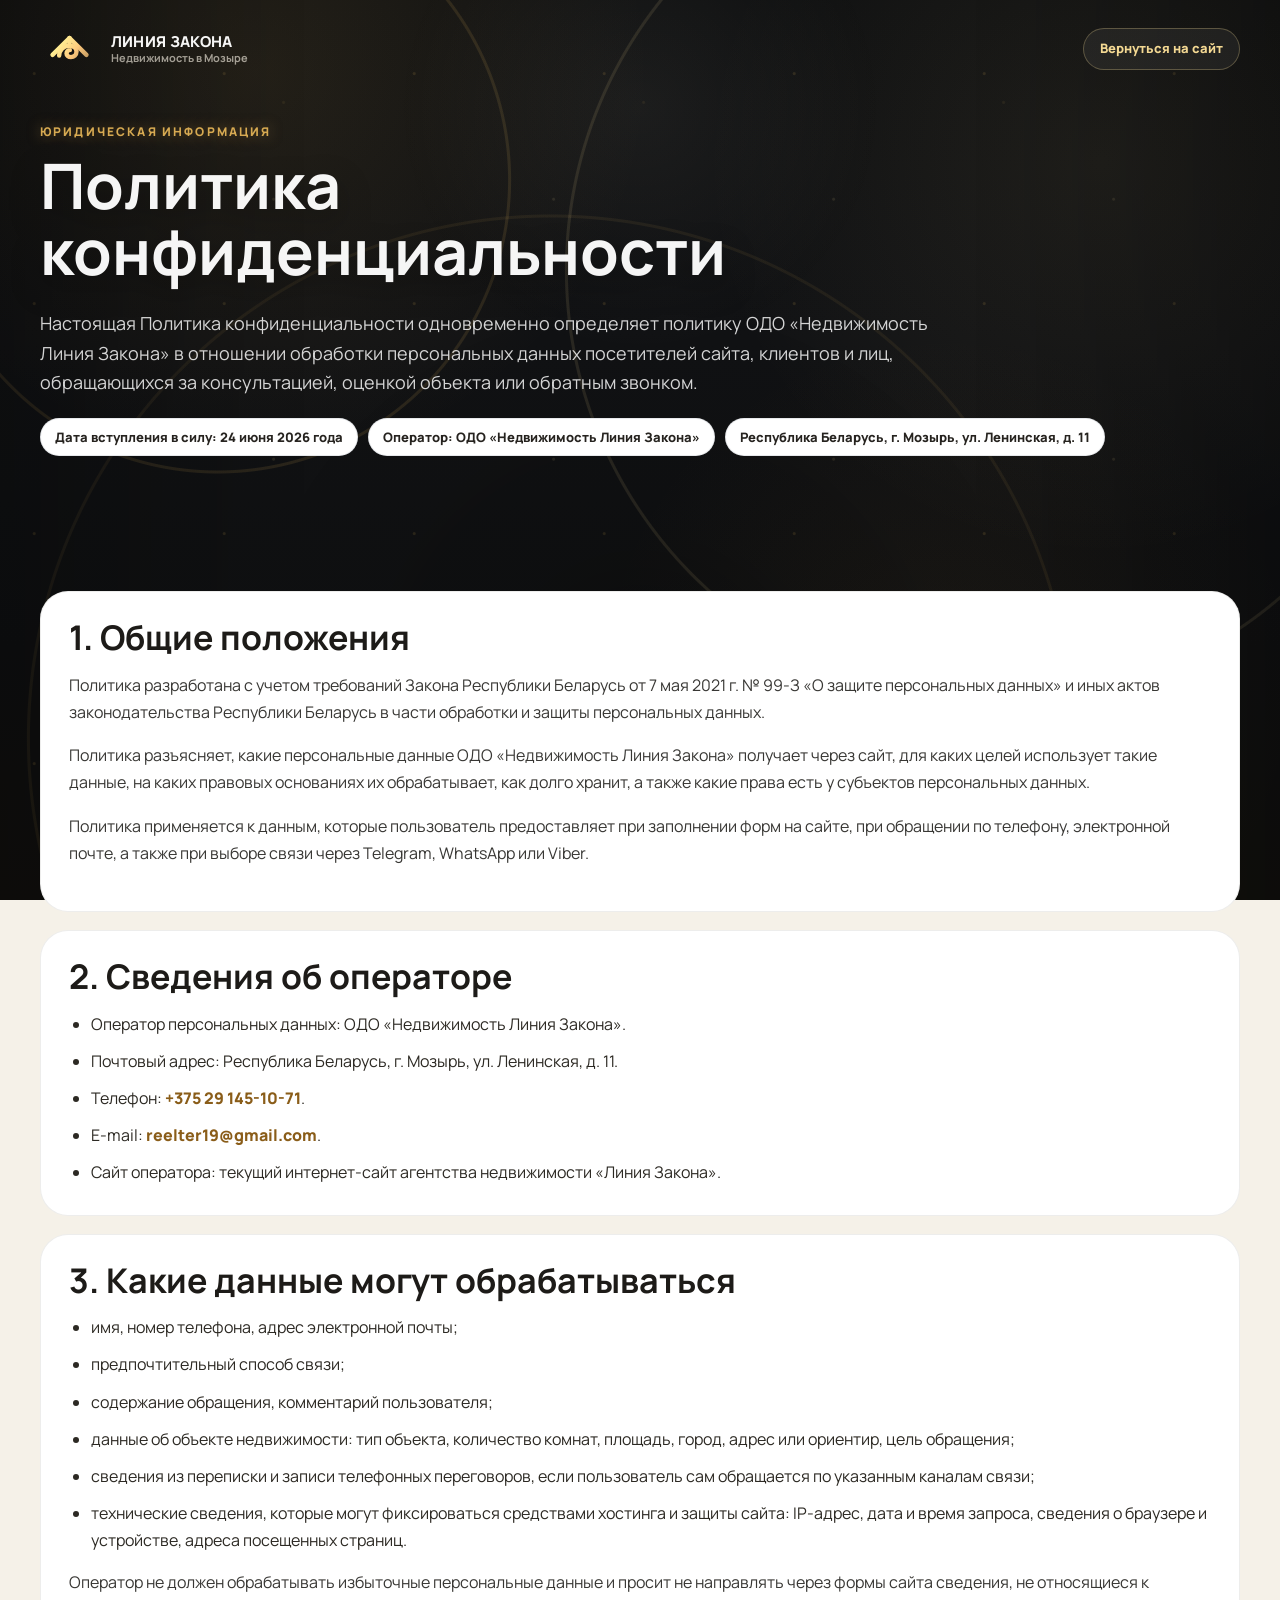
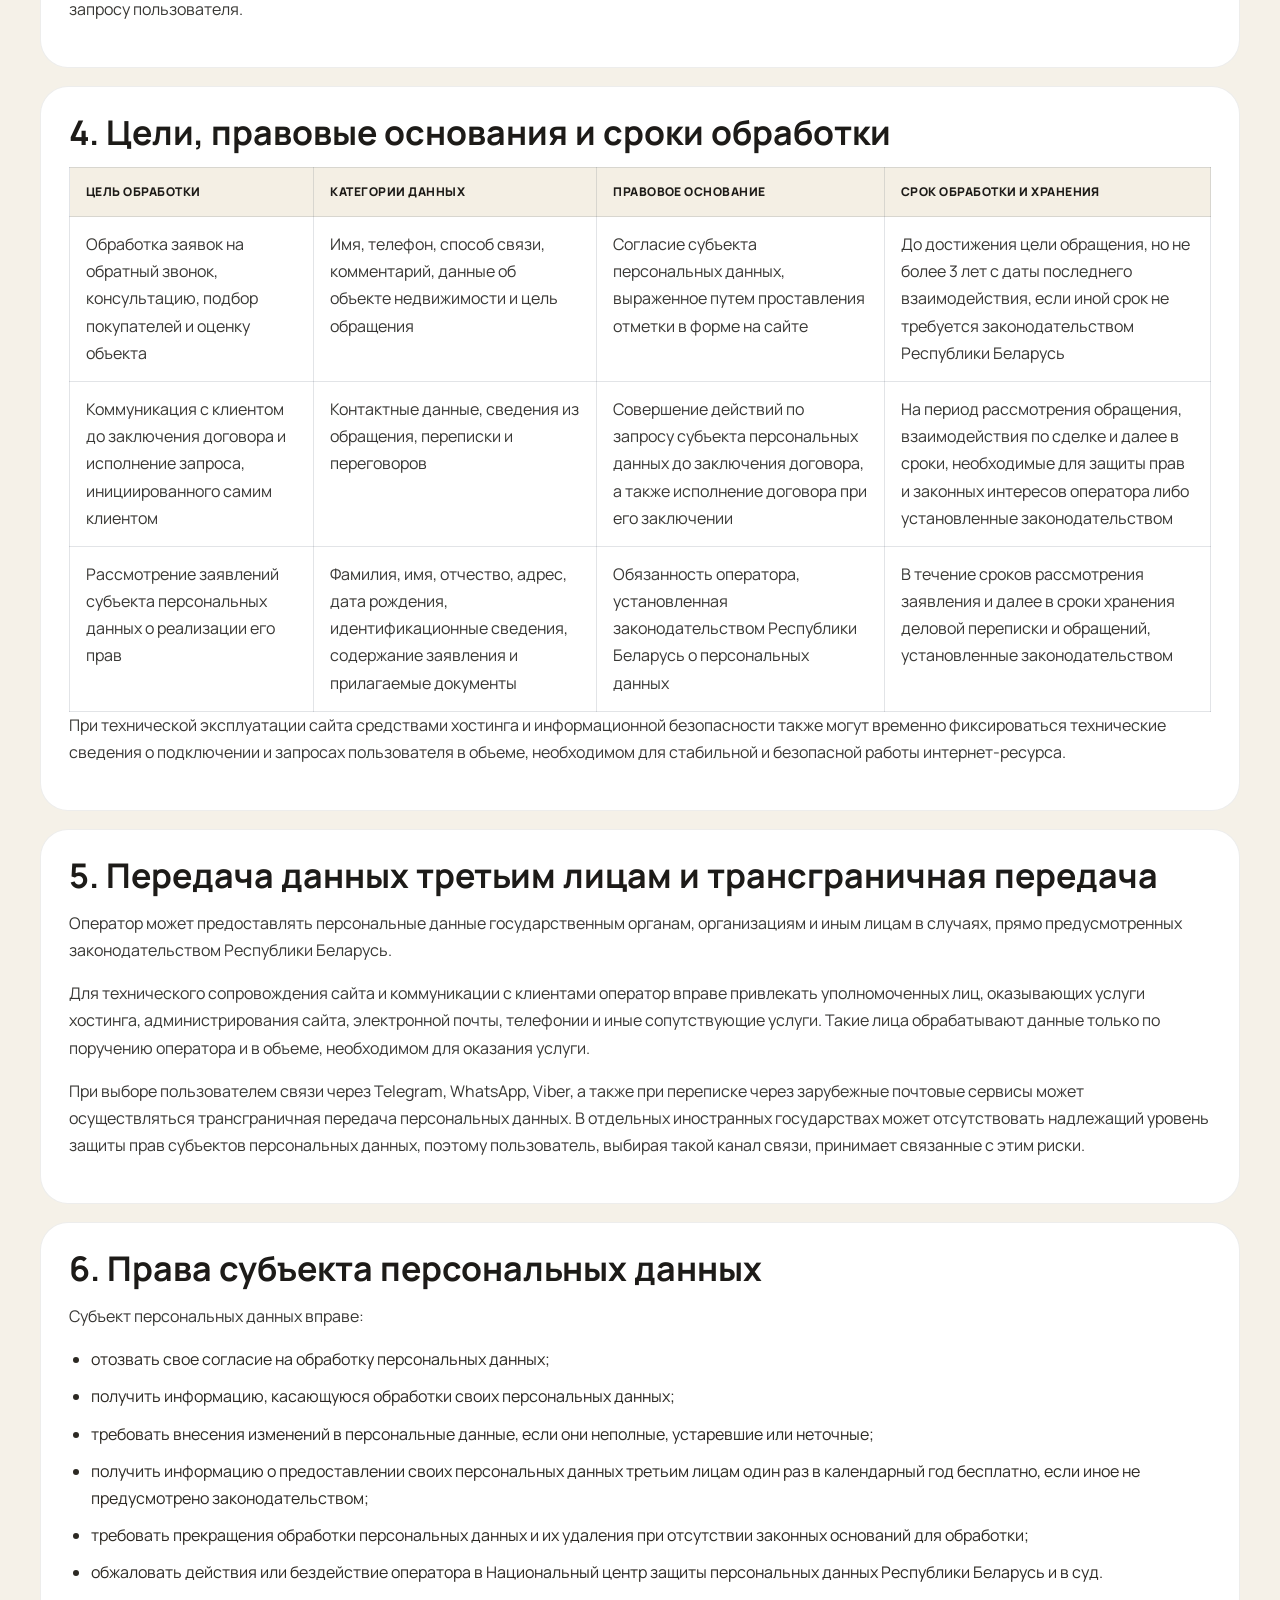
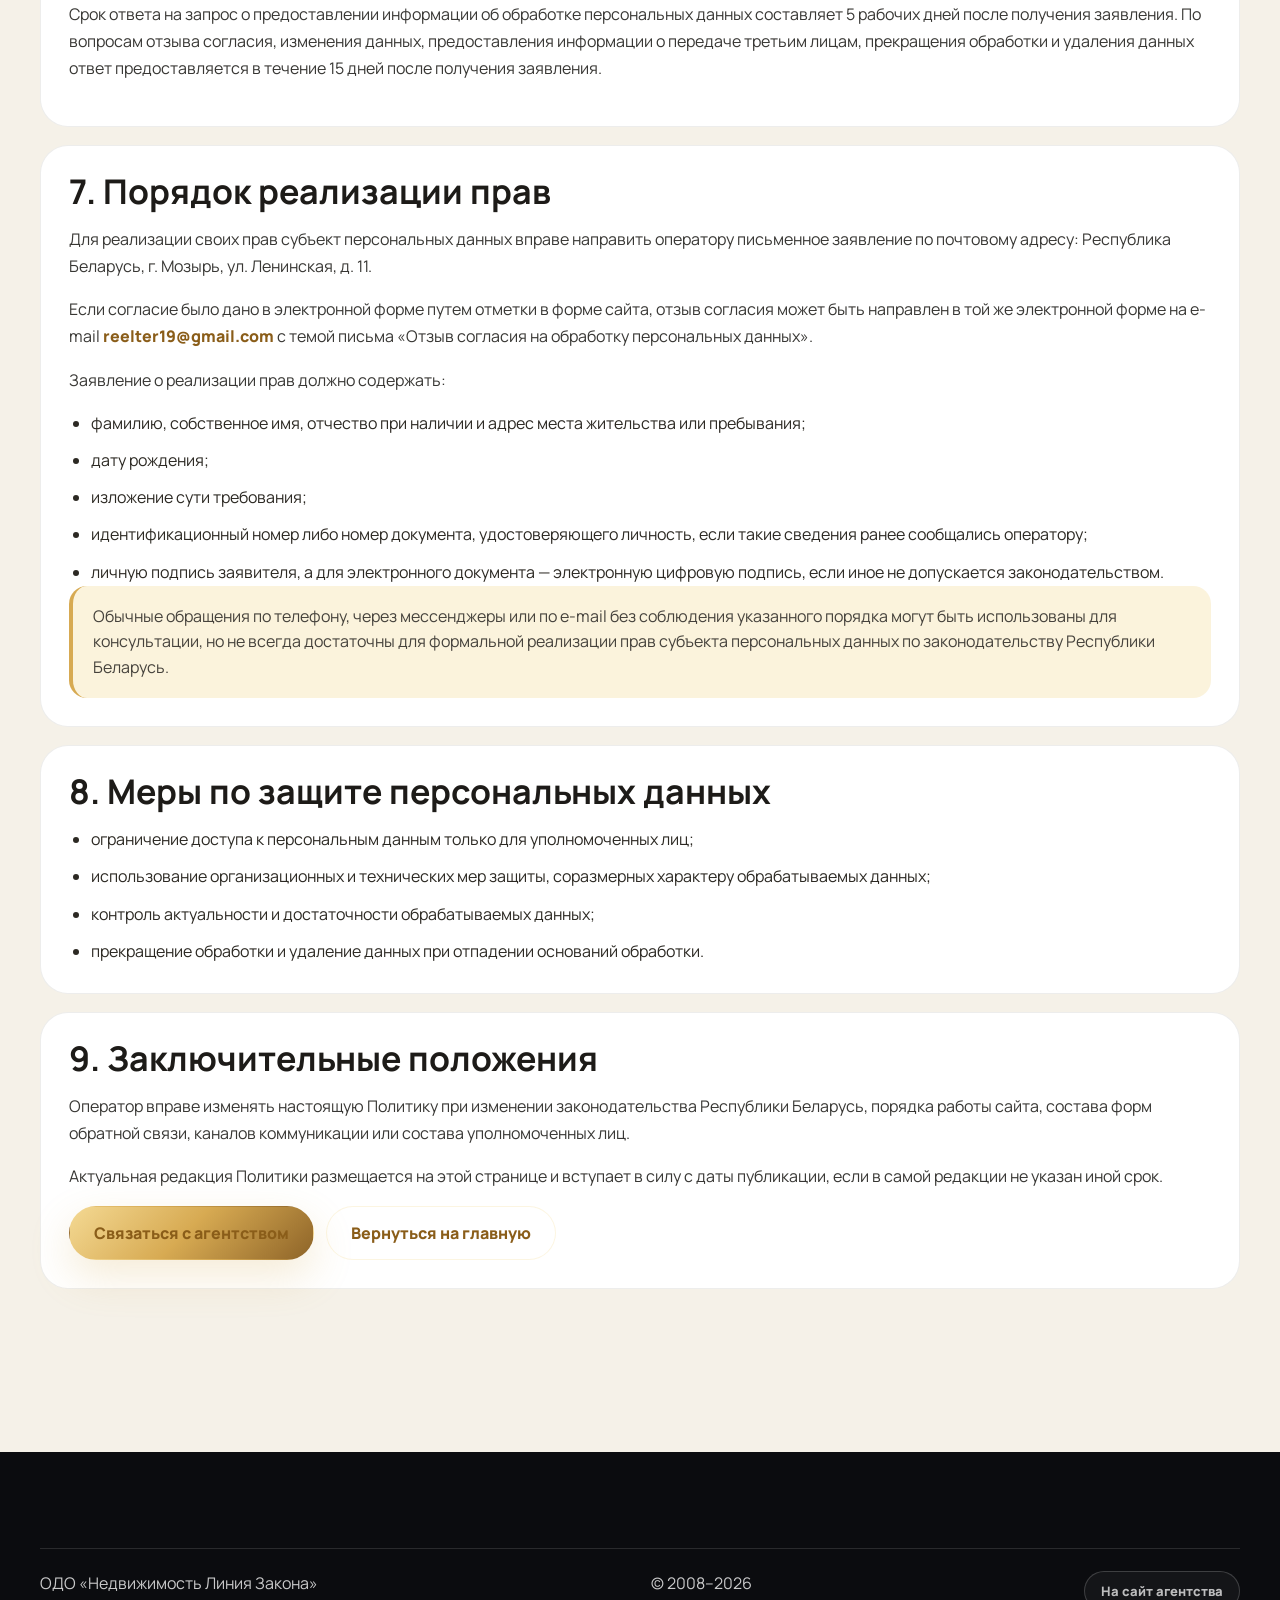
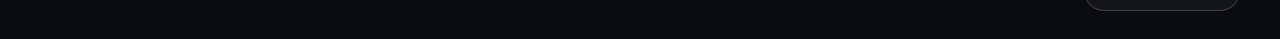
==== commit b50c565a: "Refine documents modal and policy pages" ====
--- a/privacy.html
+++ b/privacy.html
@@ -14,7 +14,7 @@
       href="https://fonts.googleapis.com/css2?family=Manrope:wght@400;500;600;700;800&amp;display=swap"
       rel="stylesheet"
     />
-    <link rel="stylesheet" href="styles.css?v=20260624-7" />
+    <link rel="stylesheet" href="styles.css?v=20260629-13" />
   </head>
   <body class="policy-page">
     <header class="policy-topbar">
--- a/styles.css
+++ b/styles.css
@@ -32,14 +32,6 @@
 
 [id] {
   scroll-margin-top: 112px;
-}
-
-#valuation {
-  scroll-margin-top: 0;
-}
-
-#process {
-  scroll-margin-top: 0;
 }
 
 body {
@@ -133,6 +125,10 @@
   max-width: 100%;
 }
 
+[hidden] {
+  display: none !important;
+}
+
 h1,
 h2,
 h3,
@@ -307,18 +303,6 @@
   box-shadow: 0 18px 54px rgba(0, 0, 0, 0.36);
 }
 
-body:has(#valuation:target) .site-header {
-  opacity: 0;
-  pointer-events: none;
-  transform: translate(-50%, -120%);
-}
-
-body:has(#process:target) .site-header {
-  opacity: 0;
-  pointer-events: none;
-  transform: translate(-50%, -120%);
-}
-
 .brand {
   display: inline-flex;
   align-items: center;
@@ -445,6 +429,34 @@
   flex-wrap: wrap;
   gap: 10px;
   margin-bottom: 32px;
+}
+
+.hero-proof {
+  display: grid;
+  gap: 8px;
+  max-width: 560px;
+  margin: 0 0 28px;
+  padding: 18px 20px;
+  border: 1px solid rgba(244, 217, 147, 0.2);
+  border-radius: 22px;
+  background:
+    radial-gradient(circle at 0 0, rgba(244, 217, 147, 0.12), transparent 34%),
+    rgba(255, 255, 255, 0.04);
+  box-shadow: 0 16px 40px rgba(0, 0, 0, 0.12);
+}
+
+.hero-proof strong {
+  color: var(--gold-2);
+  font-size: 22px;
+  font-weight: 900;
+  line-height: 1.05;
+}
+
+.hero-proof span {
+  color: rgba(247, 240, 227, 0.76);
+  font-size: 15px;
+  font-weight: 700;
+  line-height: 1.45;
 }
 
 .badge-row span,
@@ -580,6 +592,11 @@
   margin-top: 14px;
 }
 
+.option-grid-contact label + label,
+.modal-dialog .option-grid-contact label + label {
+  margin-top: 0;
+}
+
 .check {
   display: flex;
   align-items: flex-start;
@@ -606,6 +623,23 @@
 
 .check a:hover {
   color: #fff;
+}
+
+.contact-methods {
+  margin-top: 14px;
+}
+
+.contact-methods-label {
+  display: block;
+  margin-bottom: 10px;
+  color: #efe5d0;
+  font-size: 14px;
+  font-weight: 800;
+}
+
+.option-grid-contact {
+  grid-template-columns: repeat(2, minmax(0, 1fr));
+  gap: 10px;
 }
 
 .lead-card .btn,
@@ -1513,6 +1547,30 @@
   line-height: 1.25;
 }
 
+.docs-grid p {
+  margin: 0;
+  padding: 0 16px 16px;
+  color: rgba(247, 240, 227, 0.68);
+  font-size: 14px;
+  line-height: 1.55;
+}
+
+.doc-link {
+  display: inline-flex;
+  align-items: center;
+  margin: 0 16px 18px;
+  color: var(--gold-2);
+  font-size: 14px;
+  font-weight: 800;
+  text-decoration: underline;
+  text-decoration-thickness: 1px;
+  text-underline-offset: 0.18em;
+}
+
+.doc-link:hover {
+  color: #fff;
+}
+
 .form-section-grid {
   grid-template-columns: minmax(0, 0.75fr) minmax(0, 1.25fr);
 }
@@ -1742,6 +1800,16 @@
   margin-top: 42px;
   padding-top: 22px;
   border-top: 1px solid rgba(255, 255, 255, 0.12);
+}
+
+.footer-trust {
+  padding-top: 14px;
+  color: var(--gold-2);
+  font-size: 20px;
+  font-weight: 900;
+  letter-spacing: 0.02em;
+  text-align: center;
+  text-shadow: 0 0 18px rgba(215, 170, 82, 0.16);
 }
 
 .footer-legal-links {
@@ -1830,6 +1898,36 @@
   border-radius: 28px;
   background: #fff;
   box-shadow: 0 30px 90px rgba(7, 20, 41, 0.34);
+}
+
+.modal-dialog .option-grid span {
+  justify-content: center;
+  min-height: 52px;
+  color: rgba(247, 240, 227, 0.86);
+  background: rgba(255, 255, 255, 0.05);
+}
+
+.modal-dialog .option-grid input:checked + span {
+  color: #1e1a12;
+  border-color: rgba(255, 225, 163, 0.96);
+  background: linear-gradient(135deg, #f6d681, #d9a647);
+  box-shadow:
+    0 0 0 4px rgba(215, 170, 82, 0.18),
+    0 14px 28px rgba(215, 170, 82, 0.2);
+  font-weight: 900;
+}
+
+.modal-success {
+  display: grid;
+  gap: 14px;
+  text-align: center;
+}
+
+.modal-success p {
+  margin: 0;
+  color: rgba(247, 240, 227, 0.8);
+  font-size: 17px;
+  line-height: 1.55;
 }
 
 .modal-close {
@@ -3881,6 +3979,85 @@
 .valuation .btn:hover {
   transform: none;
   box-shadow: inherit;
+}
+
+@media (max-width: 1500px) {
+  .valuation .container {
+    width: min(1540px, calc(100% - 80px));
+  }
+
+  .valuation .quiz-layout {
+    grid-template-columns: minmax(380px, 0.82fr) minmax(0, 1fr);
+    gap: 42px;
+  }
+
+  .valuation .quiz-copy {
+    max-width: 520px;
+    padding-top: 26px;
+  }
+
+  .valuation .quiz-copy h2 {
+    font-size: clamp(46px, 4.5vw, 56px);
+    line-height: 1.1;
+  }
+
+  .valuation .quiz-copy > p {
+    font-size: clamp(17px, 1.45vw, 21px);
+  }
+
+  .valuation .callout {
+    min-height: 0;
+    padding: 24px;
+  }
+
+  .valuation .quiz-card {
+    width: 100%;
+    min-height: 0;
+    padding: 42px 40px 38px;
+    border-radius: 34px;
+  }
+
+  .valuation .quiz-card::before {
+    inset: 10px;
+    border-radius: 26px;
+  }
+
+  .valuation .quiz-top {
+    margin-bottom: 28px;
+  }
+
+  .valuation .quiz-step h3 {
+    font-size: clamp(28px, 2vw, 31px);
+  }
+
+  .valuation .option-grid {
+    gap: 16px 18px;
+  }
+
+  .valuation .option-grid span {
+    min-height: 72px;
+    padding: 0 22px;
+    font-size: clamp(18px, 1.55vw, 21px);
+  }
+
+  .valuation .quiz-option-icon {
+    flex-basis: 30px;
+    width: 30px;
+    height: 30px;
+  }
+
+  .valuation .quiz-actions {
+    grid-template-columns: minmax(148px, 0.9fr) minmax(172px, 1fr) minmax(0, 1.15fr);
+    justify-content: stretch;
+    gap: 14px;
+  }
+
+  .valuation .quiz-actions .btn {
+    min-width: 0;
+    min-height: 62px;
+    padding: 0 18px;
+    font-size: clamp(18px, 1.45vw, 20px);
+  }
 }
 
 @media (prefers-reduced-motion: reduce) {
@@ -5593,17 +5770,8 @@
     scroll-padding-top: 88px;
   }
 
-  [id],
-  #valuation,
-  #process {
+  [id] {
     scroll-margin-top: 88px;
-  }
-
-  body:has(#valuation:target) .site-header,
-  body:has(#process:target) .site-header {
-    opacity: 1;
-    pointer-events: auto;
-    transform: none;
   }
 
   .section:not(.hero) .section-head h2,
@@ -6104,10 +6272,8 @@
 
 .policy-page {
   min-height: 100vh;
-  color: var(--ink);
-  background:
-    radial-gradient(circle at top left, rgba(244, 217, 147, 0.18), transparent 24%),
-    linear-gradient(180deg, #f7f2e8 0%, #f2ede1 22%, #f6f3eb 100%);
+  color: #22201b;
+  background: #f5f1e8;
 }
 
 .policy-topbar {
@@ -6122,7 +6288,7 @@
 }
 
 .policy-topbar .brand {
-  color: var(--navy);
+  color: #fff;
 }
 
 .policy-topbar .brand-logo {
@@ -6140,15 +6306,16 @@
 
 .policy-hero h1 {
   max-width: 980px;
-  color: var(--navy);
-  text-shadow: none;
+  color: rgba(255, 255, 255, 0.96);
+  text-shadow: 0 12px 32px rgba(0, 0, 0, 0.34);
 }
 
 .policy-lead {
   max-width: 920px;
   margin-bottom: 20px;
-  color: rgba(16, 35, 63, 0.78);
+  color: rgba(255, 255, 255, 0.82);
   font-size: 18px;
+  line-height: 1.65;
 }
 
 .policy-meta {
@@ -6164,9 +6331,9 @@
   padding: 0 14px;
   border: 1px solid rgba(16, 35, 63, 0.1);
   border-radius: 999px;
-  color: var(--navy);
-  background: rgba(255, 255, 255, 0.74);
-  box-shadow: 0 8px 24px rgba(17, 24, 39, 0.06);
+  color: #26231f;
+  background: #fff;
+  box-shadow: none;
   font-size: 13px;
   font-weight: 800;
 }
@@ -6178,23 +6345,42 @@
 
 .policy-card {
   padding: 28px;
-  border: 1px solid rgba(16, 35, 63, 0.08);
+  border: 1px solid rgba(29, 27, 24, 0.08);
   border-radius: 28px;
-  background: rgba(255, 255, 255, 0.82);
-  box-shadow: 0 20px 60px rgba(17, 24, 39, 0.08);
+  background: #fff;
+  box-shadow: none;
 }
 
 .policy-card h2,
 .policy-card h3 {
-  color: var(--navy);
+  color: #1d1b18;
 }
 
 .policy-card h2 {
   margin-bottom: 16px;
+  font-size: 34px;
 }
 
 .policy-card h3 {
   margin-top: 18px;
+}
+
+.policy-card p,
+.policy-card li,
+.policy-card td,
+.policy-card th {
+  color: rgba(29, 27, 24, 0.88);
+  font-size: 16px;
+  line-height: 1.7;
+}
+
+.policy-card a {
+  color: #8a5d19;
+  font-weight: 800;
+}
+
+.policy-card a:hover {
+  color: #5e3c07;
 }
 
 .policy-card p + p,
@@ -6214,7 +6400,7 @@
 }
 
 .policy-list li {
-  color: var(--ink);
+  color: #2c2923;
 }
 
 .policy-table-wrap {
@@ -6236,8 +6422,8 @@
 }
 
 .policy-table th {
-  color: var(--navy);
-  background: rgba(16, 35, 63, 0.05);
+  color: #1d1b18;
+  background: #f4efe4;
   font-size: 12px;
   font-weight: 900;
   letter-spacing: 0.04em;
@@ -6245,16 +6431,16 @@
 }
 
 .policy-table td {
-  color: rgba(16, 35, 63, 0.86);
-  background: rgba(255, 255, 255, 0.72);
+  color: rgba(29, 27, 24, 0.88);
+  background: #fff;
 }
 
 .policy-note {
   padding: 18px 20px;
   border-left: 4px solid var(--gold);
   border-radius: 18px;
-  color: rgba(16, 35, 63, 0.82);
-  background: rgba(244, 217, 147, 0.16);
+  color: rgba(29, 27, 24, 0.82);
+  background: #fbf3dc;
 }
 
 .policy-actions {
@@ -6540,6 +6726,12 @@
     letter-spacing: 0.03em;
   }
 
+  .brand-copy small {
+    display: block;
+    font-size: 8px;
+    line-height: 1.15;
+  }
+
   .site-header.menu-open {
     align-items: stretch;
   }
@@ -6620,6 +6812,19 @@
   .badge-row span {
     justify-content: flex-start;
     text-align: left;
+  }
+
+  .hero-proof {
+    padding: 16px;
+    border-radius: 18px;
+  }
+
+  .hero-proof strong {
+    font-size: 19px;
+  }
+
+  .hero-proof span {
+    font-size: 14px;
   }
 
   .hero-cta-row {
@@ -6698,6 +6903,16 @@
     gap: 8px;
   }
 
+  .footer-trust {
+    padding-top: 10px;
+    font-size: 16px;
+    text-align: left;
+  }
+
+  .option-grid-contact {
+    grid-template-columns: 1fr;
+  }
+
   .policy-topbar {
     padding-top: 18px;
   }
@@ -6718,6 +6933,18 @@
 
   .policy-lead {
     font-size: 16px;
+  }
+
+  .policy-card h2 {
+    font-size: 28px;
+  }
+
+  .policy-card p,
+  .policy-card li,
+  .policy-card td,
+  .policy-card th {
+    font-size: 15px;
+    line-height: 1.6;
   }
 
   .mobile-actions {
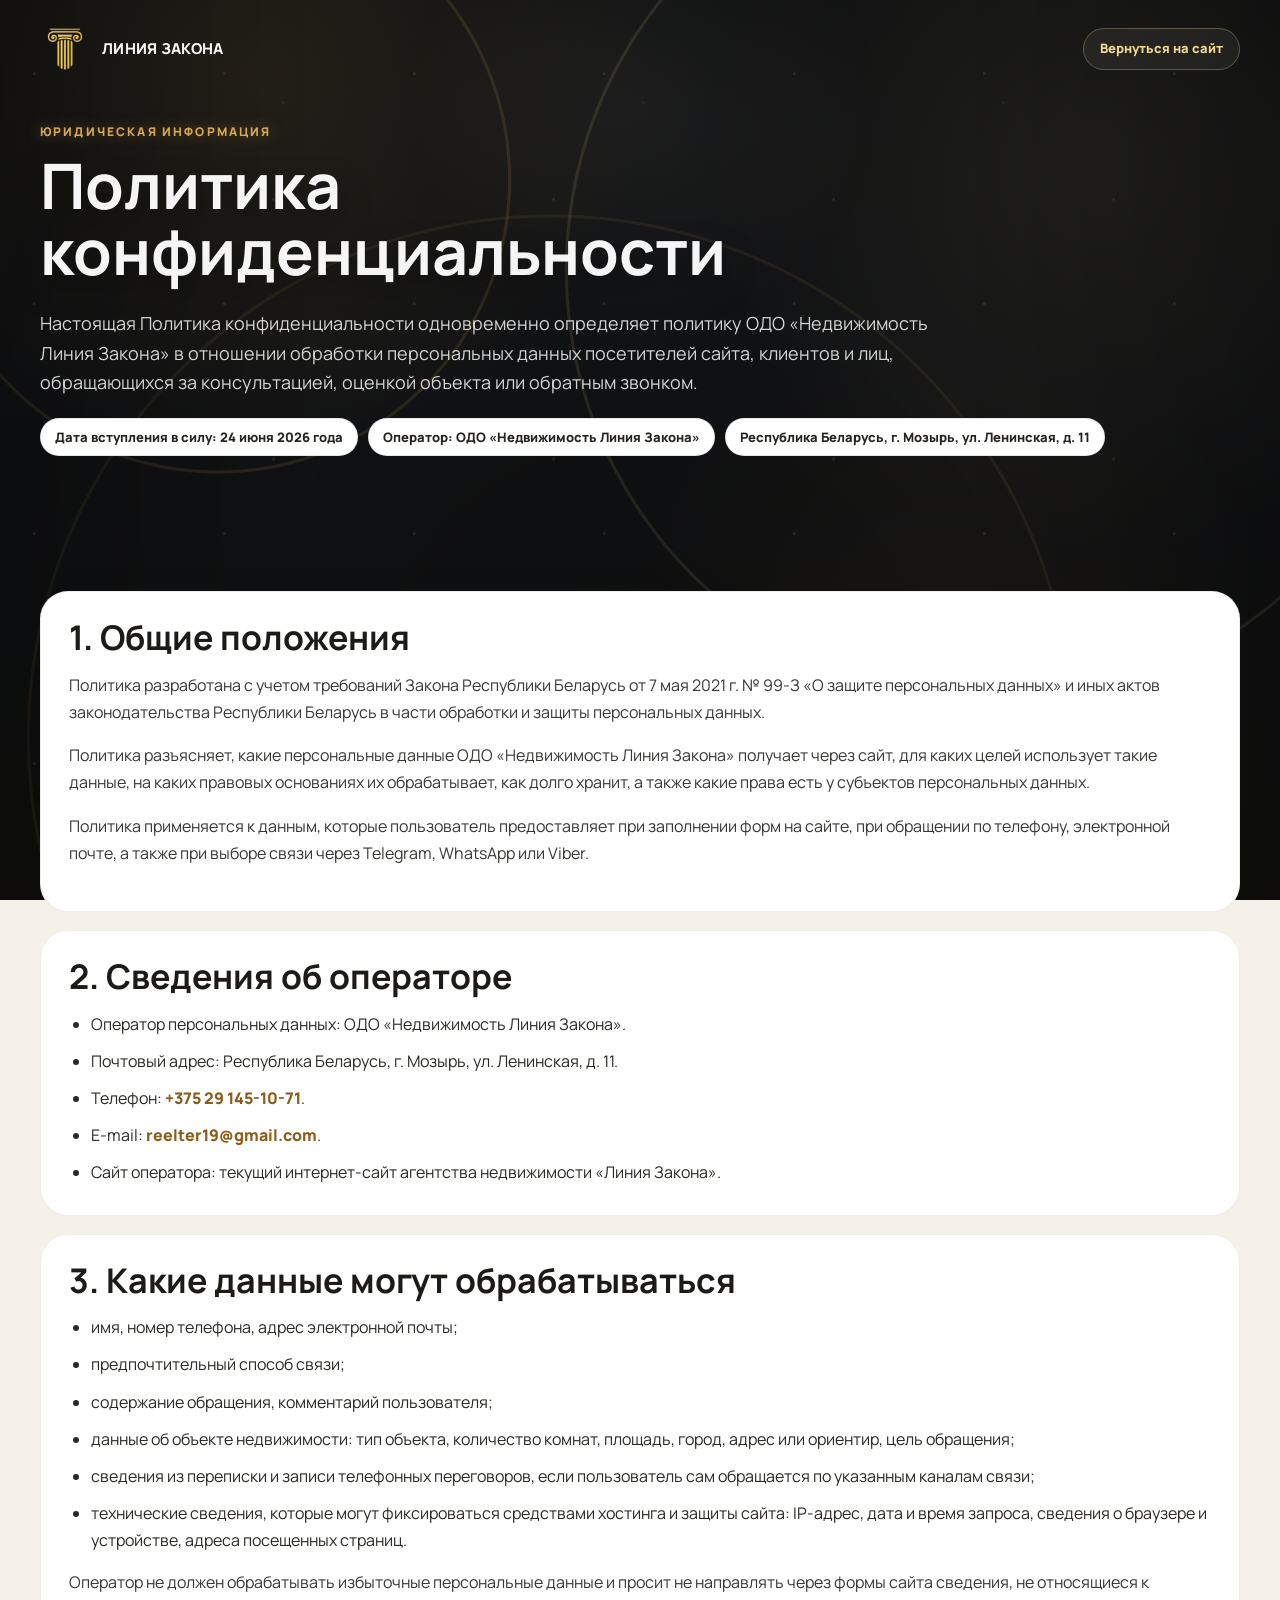
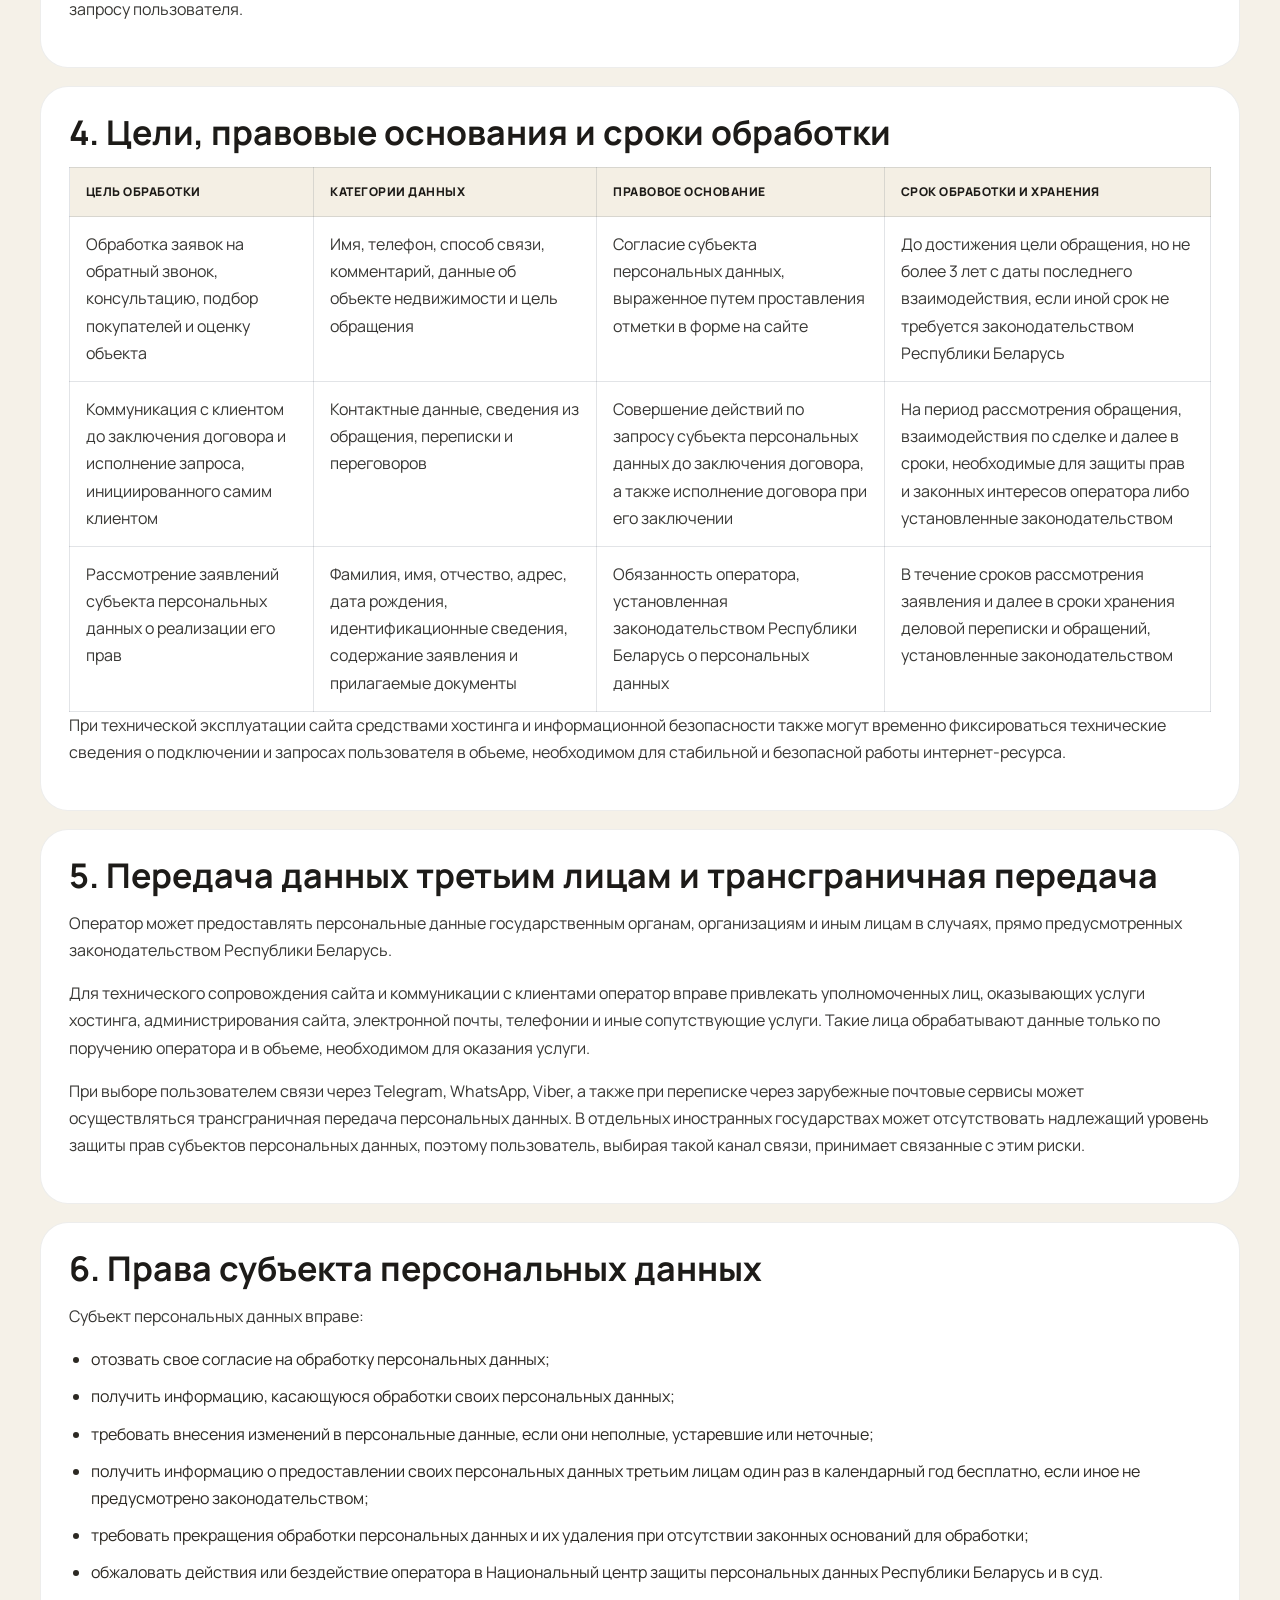
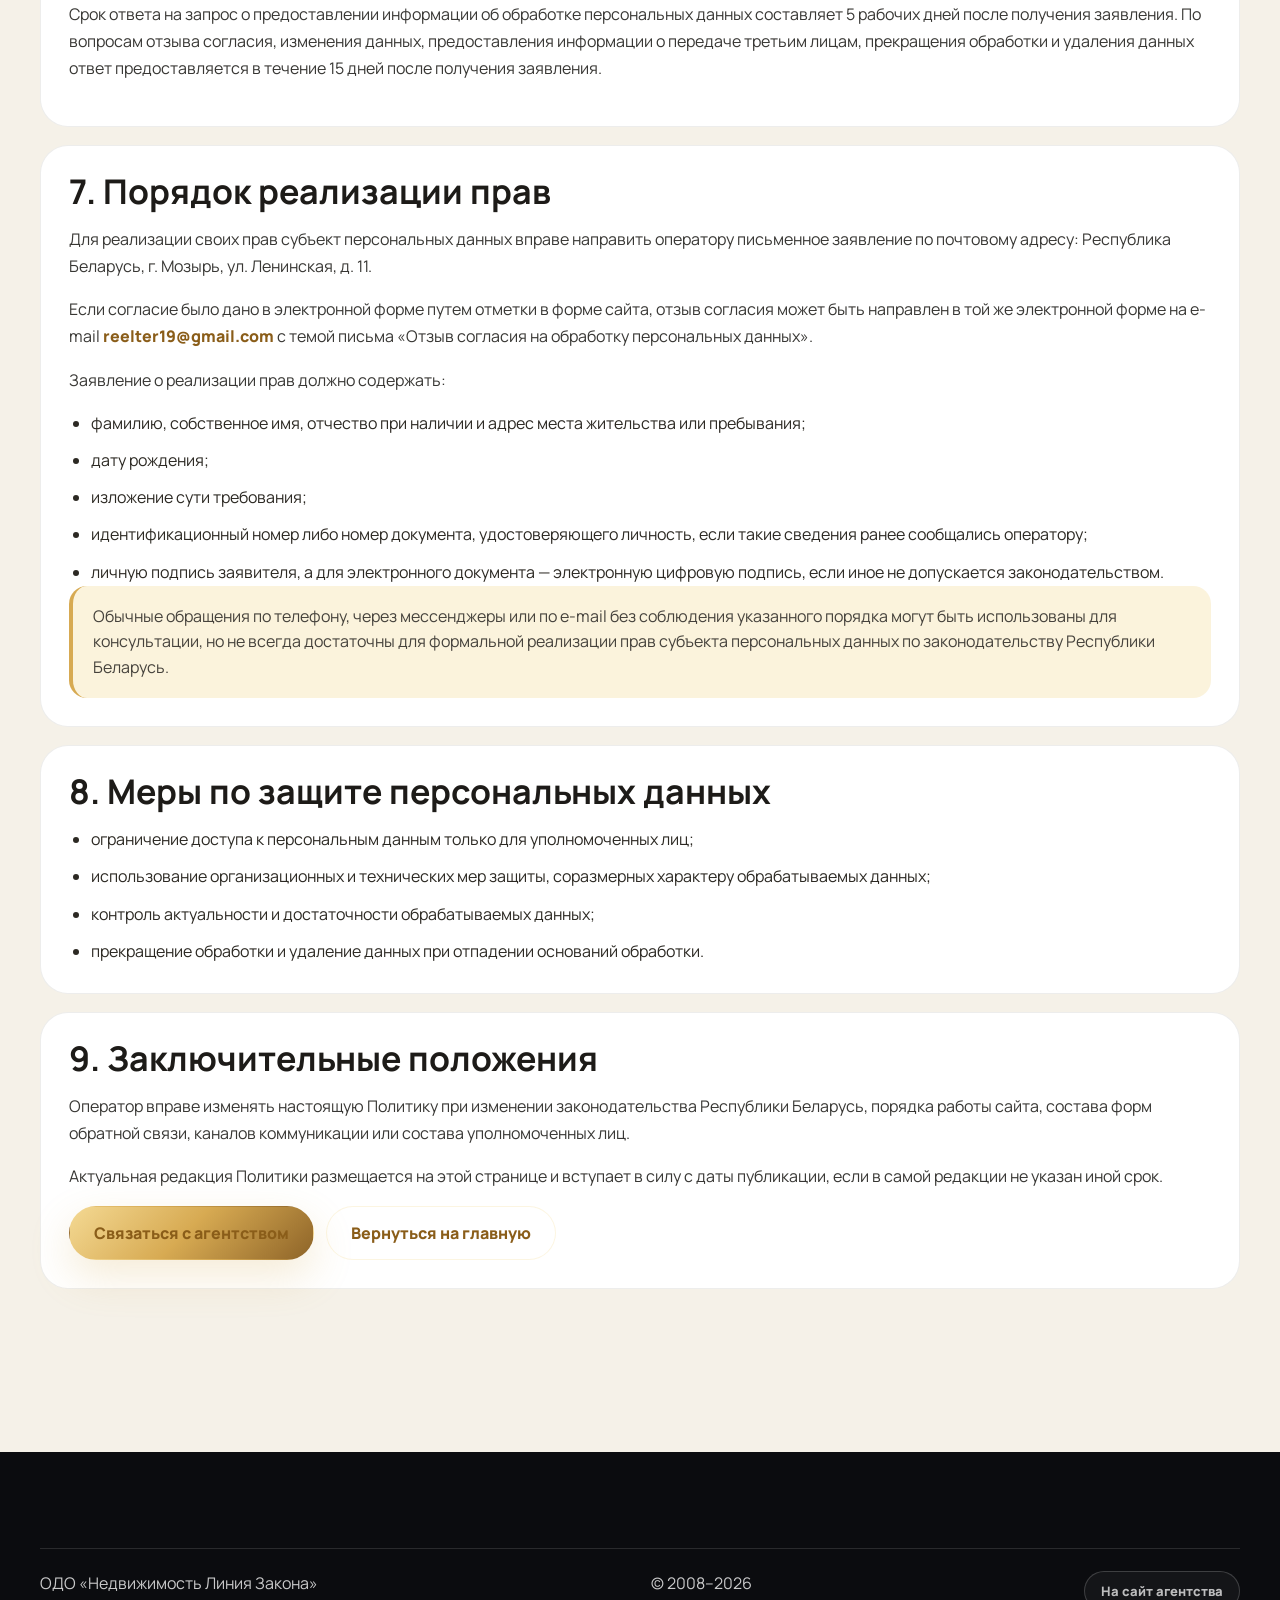
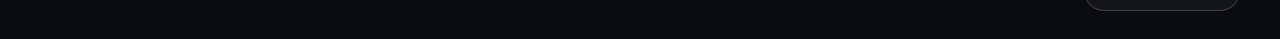
==== commit 00f71464: "Add gold logo and favicon set" ====
--- a/privacy.html
+++ b/privacy.html
@@ -14,13 +14,19 @@
       href="https://fonts.googleapis.com/css2?family=Manrope:wght@400;500;600;700;800&amp;display=swap"
       rel="stylesheet"
     />
+    <link rel="icon" type="image/x-icon" href="assets/favicon/favicon.ico" />
+    <link rel="icon" type="image/png" sizes="32x32" href="assets/favicon/favicon-32x32.png" />
+    <link rel="icon" type="image/png" sizes="16x16" href="assets/favicon/favicon-16x16.png" />
+    <link rel="apple-touch-icon" sizes="180x180" href="assets/favicon/apple-touch-icon.png" />
+    <link rel="manifest" href="site.webmanifest" />
+    <meta name="theme-color" content="#0f1011" />
     <link rel="stylesheet" href="styles.css?v=20260629-13" />
   </head>
   <body class="policy-page">
     <header class="policy-topbar">
       <div class="container policy-topbar-inner">
         <a class="brand" href="index.html#top" aria-label="Вернуться на сайт Недвижимость Линия Закона">
-          <img class="brand-logo" src="assets/logo-minimal.svg" alt="Логотип агентства Линия Закона" />
+          <img class="brand-logo" src="assets/brand/column-logo-site.png" alt="Логотип агентства Линия Закона" />
           <span class="brand-copy">
             <strong>Линия Закона</strong>
             <small>Недвижимость в Мозыре</small>
--- a/styles.css
+++ b/styles.css
@@ -316,7 +316,8 @@
   width: auto;
   height: 54px;
   max-height: 54px;
-  filter: sepia(1) saturate(1.8) hue-rotate(356deg) brightness(1.05);
+  object-fit: contain;
+  filter: none;
 }
 
 .nav {
@@ -3753,7 +3754,15 @@
     0 8px 16px rgba(0, 0, 0, 0.54);
 }
 
-.valuation .quiz-copy h2 span {
+.valuation .quiz-copy h2 > span {
+  display: block;
+}
+
+.valuation .quiz-copy h2 .nowrap-line {
+  white-space: nowrap;
+}
+
+.valuation .quiz-copy h2 .accent-line {
   color: #d7aa52;
   text-shadow: 0 8px 16px rgba(215, 170, 82, 0.22);
 }
@@ -3981,7 +3990,7 @@
   box-shadow: inherit;
 }
 
-@media (max-width: 1500px) {
+@media (max-width: 1680px) {
   .valuation .container {
     width: min(1540px, calc(100% - 80px));
   }
@@ -7012,3 +7021,182 @@
     font-size: 11px;
   }
 }
+
+/* Desktop adaptive pass */
+@media (max-width: 1460px) {
+  .site-header {
+    width: min(1240px, calc(100% - 24px));
+    gap: 14px;
+    padding: 10px 12px;
+  }
+
+  .nav {
+    gap: 10px;
+    font-size: 12px;
+  }
+
+  .header-actions .btn-small {
+    padding-inline: 14px;
+  }
+
+  .hero {
+    padding-top: 136px;
+  }
+
+  .hero-grid {
+    grid-template-columns: minmax(0, 1fr) minmax(340px, 0.88fr);
+    gap: 32px;
+    align-items: start;
+  }
+
+  .benefits .container,
+  .services .container,
+  .valuation .container,
+  .process .container,
+  .cases .container,
+  .contacts .container {
+    width: min(var(--container), calc(100% - 56px));
+  }
+
+  .benefit-grid,
+  .services .service-grid,
+  .docs-grid,
+  .documents-block .docs-grid {
+    grid-template-columns: repeat(2, minmax(0, 1fr));
+  }
+
+  .documents-block .docs-grid {
+    display: grid;
+    width: 100%;
+    padding: 0;
+    overflow: visible;
+    scroll-padding-inline: 0;
+    scroll-snap-type: none;
+    -webkit-mask-image: none;
+    mask-image: none;
+  }
+
+  .documents-block .docs-grid article {
+    flex: none;
+    opacity: 1;
+    filter: none;
+    transform: none;
+    will-change: auto;
+  }
+
+  .benefit-card,
+  .services .service-card {
+    min-height: auto;
+  }
+
+  .valuation {
+    min-height: auto;
+    padding: 88px 0 96px;
+  }
+
+  .valuation .quiz-layout {
+    grid-template-columns: 1fr;
+    gap: 34px;
+  }
+
+  .valuation .quiz-copy,
+  .valuation .quiz-card,
+  .valuation .callout {
+    width: 100%;
+    max-width: none;
+  }
+
+  .valuation .quiz-copy {
+    padding-top: 0;
+  }
+
+  .valuation .quiz-card {
+    min-height: auto;
+  }
+
+  .valuation .option-grid span {
+    white-space: normal;
+  }
+
+  .valuation .quiz-actions {
+    grid-template-columns: repeat(3, minmax(0, 1fr));
+  }
+
+  .process {
+    min-height: auto;
+    padding: 76px 0;
+  }
+
+  .process .timeline {
+    width: 100%;
+    grid-template-columns: repeat(2, minmax(0, 1fr));
+    grid-template-rows: auto;
+    gap: 72px 28px;
+  }
+
+  .process .timeline::before,
+  .process .timeline::after,
+  .process .timeline-card::before,
+  .process .timeline-card::after,
+  .process .timeline-card:nth-child(5)::after {
+    display: none;
+  }
+
+  .process .timeline-card:nth-child(n) {
+    grid-column: auto;
+    width: 100%;
+    transform: none;
+  }
+
+  .contacts .contacts-grid {
+    grid-template-columns: 1fr;
+  }
+
+  .contacts .contact-panel,
+  .contacts .map-card {
+    min-height: auto;
+  }
+
+  .contacts .contact-actions {
+    grid-template-columns: repeat(2, minmax(0, 1fr));
+  }
+
+  .contacts .contact-actions .btn,
+  .contacts .contact-actions .btn-primary,
+  .contacts .contact-actions .btn:nth-child(2),
+  .contacts .contact-actions .btn:nth-child(3),
+  .contacts .contact-actions .btn:nth-child(4),
+  .contacts .contact-actions .btn:nth-child(5) {
+    grid-column: auto;
+  }
+}
+
+@media (max-width: 1280px) {
+  .site-header {
+    grid-template-columns: auto minmax(0, 1fr) auto;
+    gap: 12px;
+  }
+
+  .brand-copy small {
+    display: none;
+  }
+
+  .nav {
+    justify-content: center;
+    gap: 8px;
+    font-size: 11px;
+  }
+
+  .header-actions {
+    gap: 8px;
+  }
+
+  .hero-grid {
+    grid-template-columns: 1fr;
+    gap: 28px;
+  }
+
+  .valuation .quiz-actions {
+    gap: 12px;
+  }
+}
